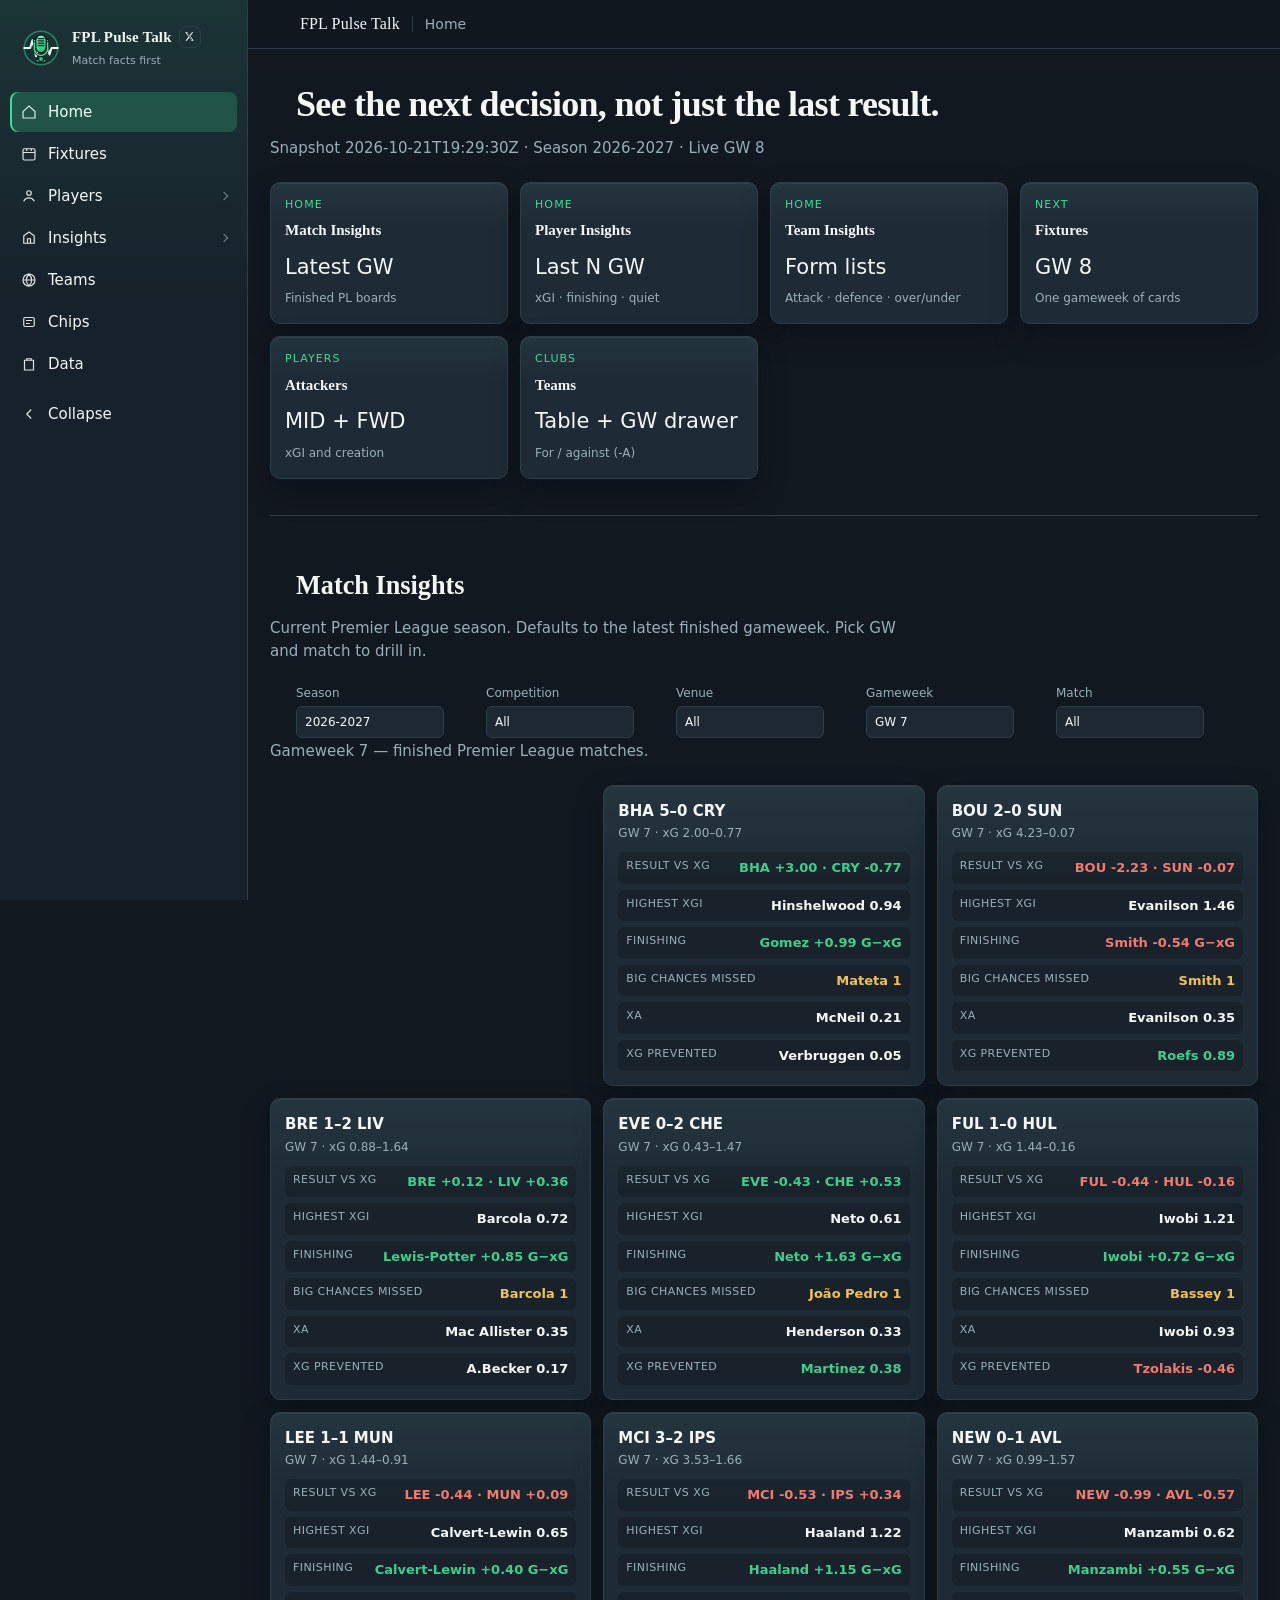
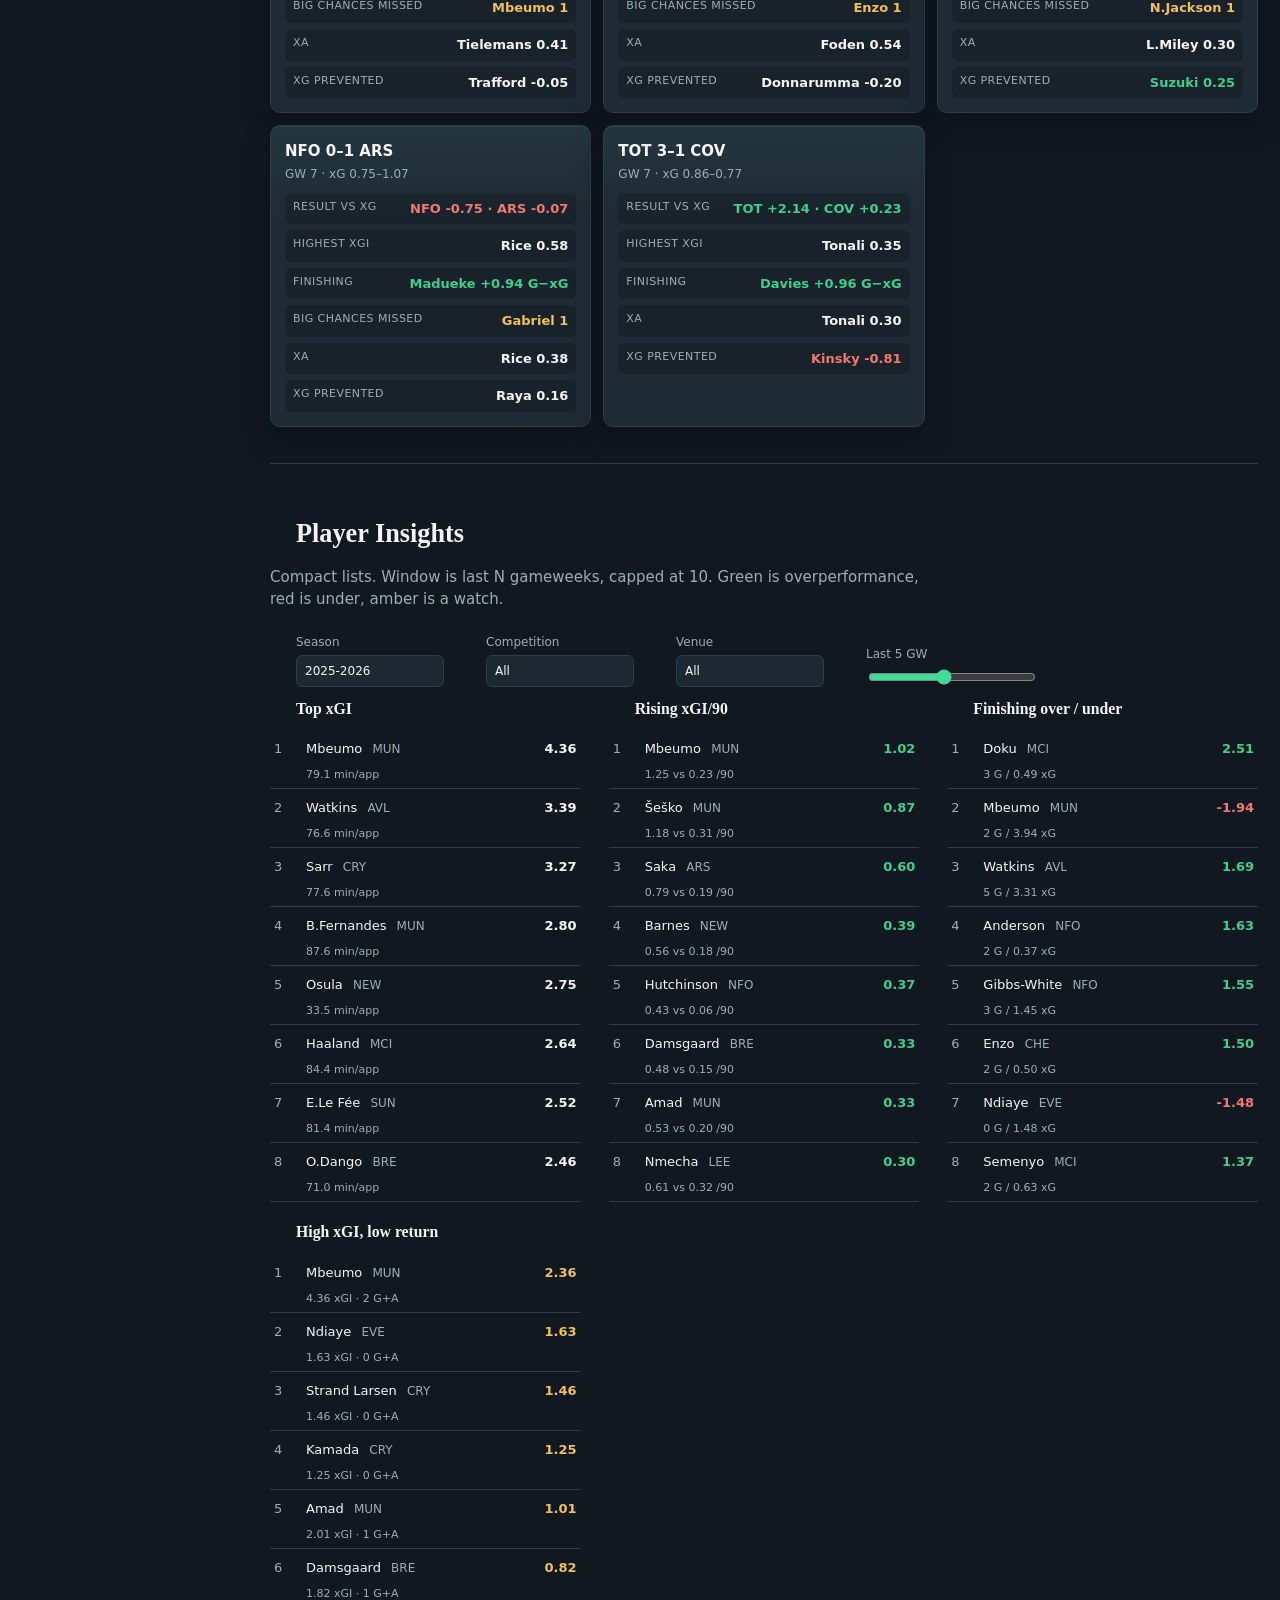
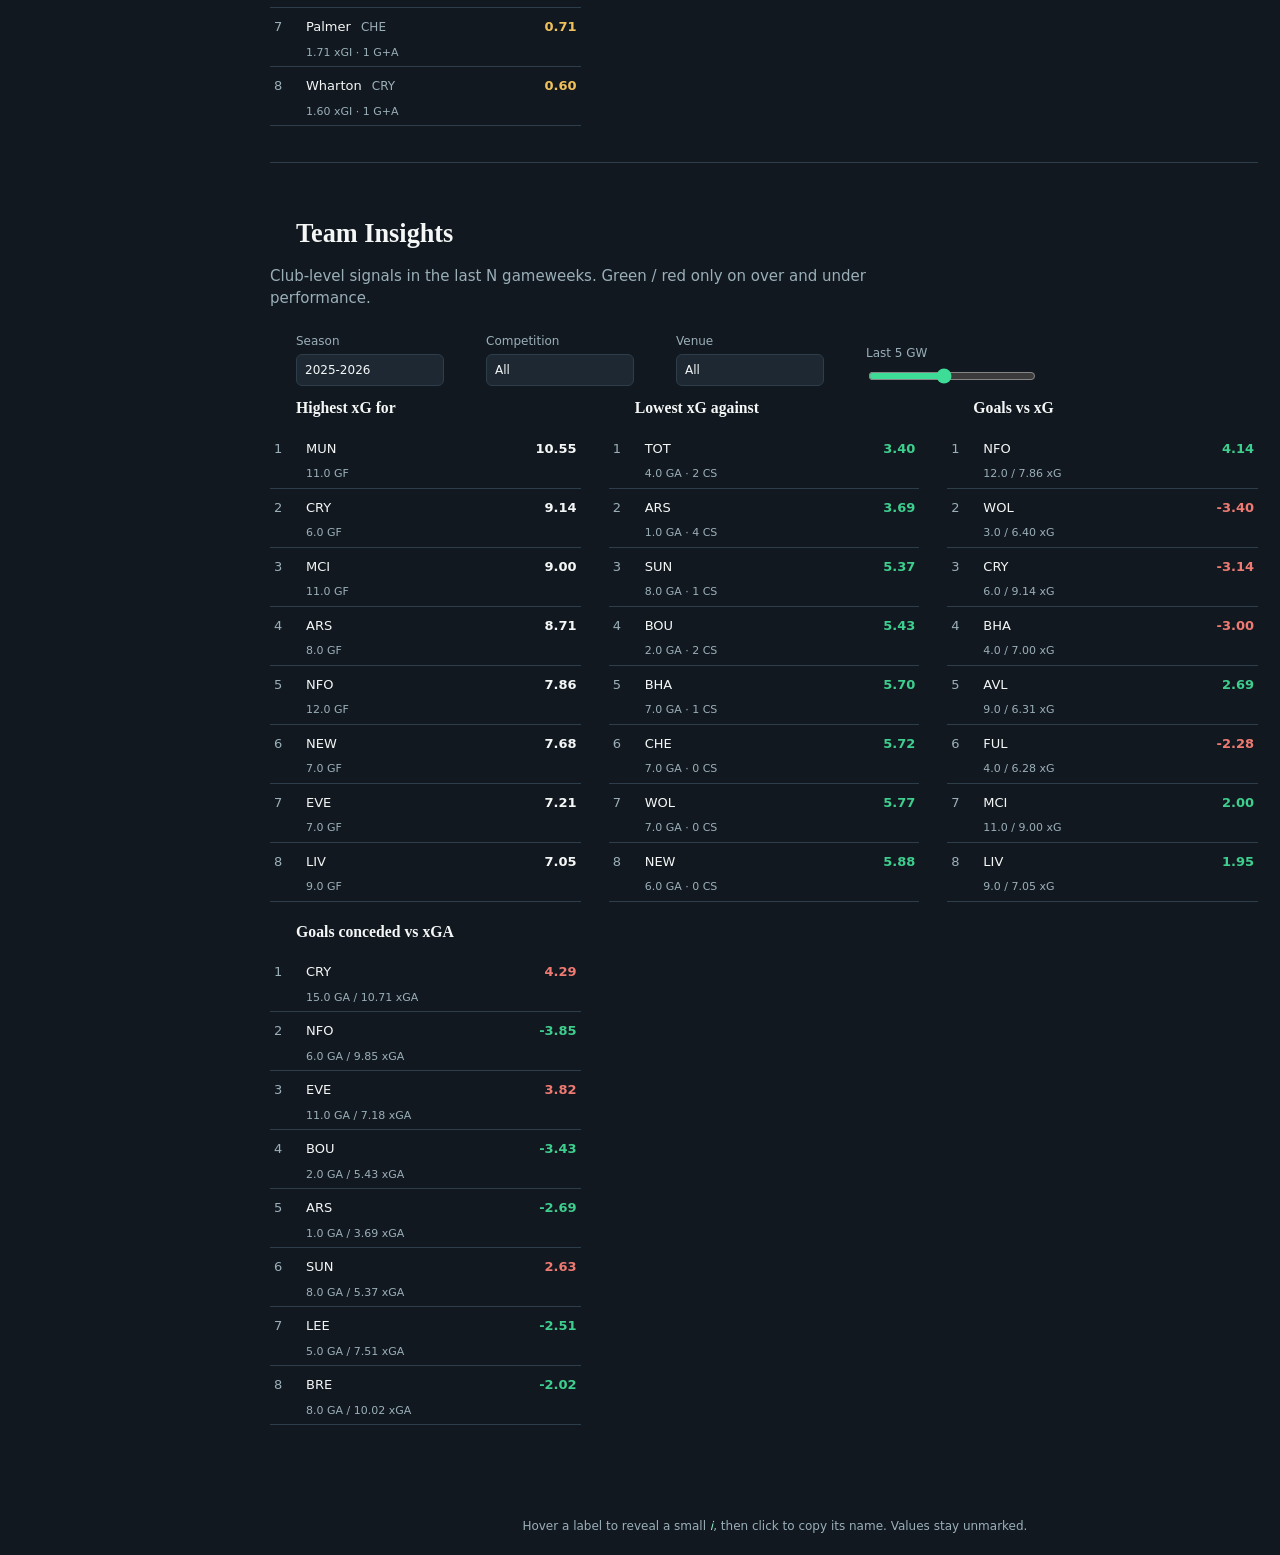
==== web/index.html @ 40f993bf "Added new insights" ====
<!DOCTYPE html>
<html lang="en">
<head>
  <meta charset="utf-8" />
  <meta name="viewport" content="width=device-width, initial-scale=1" />
  <title>FPL Pulse Talk</title>
  <link rel="icon" type="image/png" href="./assets/fpl-pulse-logo.png" />
  <link rel="apple-touch-icon" href="./assets/fpl-pulse-logo.png" />
  <link rel="preconnect" href="https://fonts.googleapis.com" />
  <link rel="preconnect" href="https://fonts.gstatic.com" crossorigin />
  <link href="https://fonts.googleapis.com/css2?family=Roboto:wght@400;500;600&display=swap" rel="stylesheet" />
  <link rel="stylesheet" href="./styles.css?v=26" />
  <link rel="stylesheet" href="./understat-shots.css?v=20" />
</head>
<body>
  <div id="tooltip" hidden></div>
  <a class="skip" href="#main">Skip to content</a>

  <div class="app" id="app">
    <aside class="sidebar" id="sidebar" data-name="nav.shell">
      <div class="sidebar-head">
        <div class="brand" data-name="nav.brand">
          <span class="brand-pulse" aria-hidden="true">
            <svg viewBox="0 0 48 48" class="pulse-mark" fill="none">
              <defs>
                <linearGradient id="fplMicFill" x1="18" y1="12" x2="30" y2="32" gradientUnits="userSpaceOnUse">
                  <stop offset="0%" stop-color="#7af5c4"/>
                  <stop offset="48%" stop-color="#3ddc97"/>
                  <stop offset="100%" stop-color="#1f9a68"/>
                </linearGradient>
                <linearGradient id="fplYokeFill" x1="16" y1="16" x2="32" y2="36" gradientUnits="userSpaceOnUse">
                  <stop offset="0%" stop-color="#5ee4b0"/>
                  <stop offset="100%" stop-color="#2bb87a"/>
                </linearGradient>
              </defs>
              <circle class="pulse-ring" cx="24" cy="24" r="17.5" />
              <path class="pulse-ecg" d="M6.5 24h6.2l2.3-8.2 3.8 16.8 2.3-8.6H22.2M25.8 24h1.6l2.1-6.8 3.4 13.6 2.1-6.8H41.5" />
              <g class="pulse-mic">
                <ellipse cx="24" cy="37.2" rx="5.4" ry="1.7" fill="url(#fplYokeFill)" stroke="#0a1612" stroke-width="1.15"/>
                <path d="M21.6 33.2h4.8v3.2c0 .9-1.1 1.5-2.4 1.5s-2.4-.6-2.4-1.5v-3.2z" fill="url(#fplYokeFill)" stroke="#0a1612" stroke-width="1.1"/>
                <path d="M17.2 15.6v9.4c0 3.75 3.05 6.8 6.8 6.8s6.8-3.05 6.8-6.8v-9.4" class="pulse-yoke-outline"/>
                <path d="M17.2 15.6v9.4c0 3.75 3.05 6.8 6.8 6.8s6.8-3.05 6.8-6.8v-9.4" class="pulse-yoke-fill"/>
                <circle cx="17.2" cy="16.2" r="1.35" fill="url(#fplMicFill)" stroke="#0a1612" stroke-width="1.05"/>
                <circle cx="30.8" cy="16.2" r="1.35" fill="url(#fplMicFill)" stroke="#0a1612" stroke-width="1.05"/>
                <rect x="18.6" y="10.4" width="10.8" height="18.4" rx="5.4" fill="url(#fplMicFill)" stroke="#0a1612" stroke-width="1.25"/>
                <path class="pulse-grille" d="M21.1 14.2h5.8M21.1 16.6h5.8M21.1 19h5.8M21.1 21.4h5.8"/>
              </g>
            </svg>
          </span>
          <div class="brand-copy">
            <div class="brand-line">
              <strong>FPL Pulse Talk</strong>
              <a class="social-x" href="https://x.com/fpl_pulse_talk" target="_blank" rel="noopener" aria-label="FPL Pulse Talk on X">
                <svg viewBox="0 0 24 24" aria-hidden="true"><path d="M4 4l6.3 8.4L4.4 20H7l4.5-5.8L15.8 20H20l-6.5-8.7L19.1 4h-2.6l-4.2 5.5L8.2 4H4zm3.1 1.5h1.8l8 13h-1.8l-8-13z" fill="currentColor"/></svg>
              </a>
            </div>
            <small>Match facts first</small>
          </div>
        </div>
      </div>
      <nav class="side-nav" data-name="nav.links" aria-label="Primary">
        <a href="#home" class="nav-link" data-page="home" data-name="nav.home">
          <svg viewBox="0 0 24 24" aria-hidden="true"><path d="M4 11.5 12 4l8 7.5V20H4z" fill="none" stroke="currentColor" stroke-width="1.6"/></svg>
          <span>Home</span>
        </a>
        <a href="#fixtures" class="nav-link" data-page="fixtures" data-name="nav.fixtures">
          <svg viewBox="0 0 24 24" aria-hidden="true"><rect x="4" y="5" width="16" height="15" rx="2" fill="none" stroke="currentColor" stroke-width="1.6"/><path d="M4 10h16M9 5v3M15 5v3" fill="none" stroke="currentColor" stroke-width="1.6"/></svg>
          <span>Fixtures</span>
        </a>
        <div class="nav-block" data-group="players" data-name="nav.players">
          <button type="button" class="nav-link nav-parent" data-page="players">
            <svg viewBox="0 0 24 24" aria-hidden="true"><circle cx="12" cy="8" r="3" fill="none" stroke="currentColor" stroke-width="1.6"/><path d="M5 19c1.4-3 4-4.5 7-4.5S17.6 16 19 19" fill="none" stroke="currentColor" stroke-width="1.6"/></svg>
            <span>Players</span>
            <i class="chev" aria-hidden="true"></i>
          </button>
          <div class="nav-kids">
            <a class="nav-link" href="#attackers" data-page="attackers" data-name="nav.attackers">
              <svg viewBox="0 0 24 24" aria-hidden="true"><path d="M13 3l-2 7h5l-6 11 2-7H7l6-11z" fill="none" stroke="currentColor" stroke-width="1.6"/></svg>
              <span>Attackers</span>
            </a>
            <a class="nav-link" href="#defenders" data-page="defenders" data-name="nav.defenders">
              <svg viewBox="0 0 24 24" aria-hidden="true"><path d="M12 3 5 6v6c0 5 3.2 7.8 7 9 3.8-1.2 7-4 7-9V6l-7-3z" fill="none" stroke="currentColor" stroke-width="1.6"/></svg>
              <span>Defenders</span>
            </a>
            <a class="nav-link" href="#gk" data-page="gk" data-name="nav.gk">
              <svg viewBox="0 0 24 24" aria-hidden="true"><rect x="7" y="4" width="10" height="16" rx="3" fill="none" stroke="currentColor" stroke-width="1.6"/><path d="M7 10h10" fill="none" stroke="currentColor" stroke-width="1.6"/></svg>
              <span>Goalkeepers</span>
            </a>
          </div>
        </div>
        <div class="nav-block" data-group="insights" data-name="nav.insights">
          <button type="button" class="nav-link nav-parent" data-page="insights">
            <svg viewBox="0 0 24 24" aria-hidden="true"><path d="M5 19V9l7-5 7 5v10H5z" fill="none" stroke="currentColor" stroke-width="1.6"/><path d="M10 19v-6h4v6" fill="none" stroke="currentColor" stroke-width="1.6"/></svg>
            <span>Insights</span>
            <i class="chev" aria-hidden="true"></i>
          </button>
          <div class="nav-kids">
            <a class="nav-link" href="#insights-understat" data-page="insights-understat" data-name="nav.insights.understat">
              <svg viewBox="0 0 24 24" aria-hidden="true"><rect x="4" y="4" width="7" height="7" rx="1.2" fill="none" stroke="currentColor" stroke-width="1.6"/><rect x="13" y="4" width="7" height="4" rx="1.2" fill="none" stroke="currentColor" stroke-width="1.6"/><rect x="13" y="10" width="7" height="10" rx="1.2" fill="none" stroke="currentColor" stroke-width="1.6"/><rect x="4" y="13" width="7" height="7" rx="1.2" fill="none" stroke="currentColor" stroke-width="1.6"/></svg>
              <span>Understat</span>
            </a>
            <a class="nav-link" href="#insights-fpl-treemap" data-page="insights-fpl-treemap" data-name="nav.insights.fpl_treemap">
              <svg viewBox="0 0 24 24" aria-hidden="true"><rect x="4" y="4" width="9" height="7" rx="1.2" fill="none" stroke="currentColor" stroke-width="1.6"/><rect x="15" y="4" width="5" height="12" rx="1.2" fill="none" stroke="currentColor" stroke-width="1.6"/><rect x="4" y="13" width="9" height="7" rx="1.2" fill="none" stroke="currentColor" stroke-width="1.6"/><rect x="15" y="18" width="5" height="2" rx="1" fill="currentColor"/></svg>
              <span>FPL treemap</span>
            </a>
            <a class="nav-link" href="#insights-player-performance" data-page="insights-player-performance" data-name="nav.insights.player_performance">
              <svg viewBox="0 0 24 24" aria-hidden="true"><path d="M4 20V4M4 20h16" fill="none" stroke="currentColor" stroke-width="1.6"/><path d="M6.5 18.5L19 6" fill="none" stroke="currentColor" stroke-width="1.4" stroke-dasharray="3 2"/><circle cx="9" cy="14" r="1.7" fill="currentColor"/><circle cx="13" cy="8.5" r="1.7" fill="currentColor"/><circle cx="16.5" cy="13" r="1.7" fill="currentColor"/></svg>
              <span>Player performances</span>
            </a>
            <a class="nav-link" href="#insights-finishing" data-page="insights-finishing" data-name="nav.insights.finishing">
              <svg viewBox="0 0 24 24" aria-hidden="true"><circle cx="12" cy="12" r="7" fill="none" stroke="currentColor" stroke-width="1.6"/><circle cx="12" cy="12" r="2.5" fill="currentColor"/></svg>
              <span>Finishing</span>
            </a>
            <a class="nav-link" href="#insights-team-sides" data-page="insights-team-sides" data-name="nav.insights.team_sides">
              <svg viewBox="0 0 24 24" aria-hidden="true"><rect x="4" y="5" width="16" height="14" rx="1.5" fill="none" stroke="currentColor" stroke-width="1.6"/><path d="M9.3 5v14M14.7 5v14" fill="none" stroke="currentColor" stroke-width="1.4"/></svg>
              <span>Team shot sides</span>
            </a>
          </div>
        </div>
        <a href="#teams" class="nav-link" data-page="teams" data-name="nav.teams">
          <svg viewBox="0 0 24 24" aria-hidden="true"><circle cx="12" cy="12" r="8" fill="none" stroke="currentColor" stroke-width="1.6"/><path d="M4.5 12h15M12 4c2.4 2.6 3.6 5.4 3.6 8S14.4 17.4 12 20c-2.4-2.6-3.6-5.4-3.6-8S9.6 6.6 12 4z" fill="none" stroke="currentColor" stroke-width="1.5"/></svg>
          <span>Teams</span>
        </a>
        <a href="#chips" class="nav-link" data-page="chips" data-name="nav.chips">
          <svg viewBox="0 0 24 24" aria-hidden="true"><rect x="5" y="6" width="14" height="12" rx="2" fill="none" stroke="currentColor" stroke-width="1.6"/><path d="M8 10h8M8 14h5" fill="none" stroke="currentColor" stroke-width="1.6"/></svg>
          <span>Chips</span>
        </a>
        <a href="#data" class="nav-link" data-page="data" data-name="nav.data">
          <svg viewBox="0 0 24 24" aria-hidden="true"><path d="M6 7h12v13H6z" fill="none" stroke="currentColor" stroke-width="1.6"/><path d="M9 7V5h6v2" fill="none" stroke="currentColor" stroke-width="1.6"/></svg>
          <span>Data</span>
        </a>
        <button type="button" class="nav-link" id="sidebar-collapse" data-name="nav.collapse" aria-label="Collapse menu">
          <svg viewBox="0 0 24 24" aria-hidden="true"><path d="M15 6l-6 6 6 6" fill="none" stroke="currentColor" stroke-width="1.6"/></svg>
          <span>Collapse</span>
        </button>
      </nav>
    </aside>

    <div class="workspace">
      <header class="topbar" data-name="nav.topbar">
        <button type="button" class="icon-btn" id="sidebar-open" aria-label="Open menu">
          <svg viewBox="0 0 24 24" aria-hidden="true"><path d="M5 7h14M5 12h14M5 17h14" fill="none" stroke="currentColor" stroke-width="1.6"/></svg>
        </button>
        <p class="topbar-brand">FPL Pulse Talk</p>
        <span class="topbar-sep" aria-hidden="true"></span>
        <p id="topbar-title" class="topbar-title">Home</p>
      </header>
      <p id="boot-error" class="boot-error" hidden></p>
      <main id="main">
        <section class="page" id="page-home">
          <div class="page-head">
            <div class="name-row" data-name="home.title"><h1>See the next decision, not just the last result.</h1></div>
            <p id="home-meta" class="lede" data-name="home.meta"></p>
          </div>
          <div id="home-jumps" data-name="home.jumps"></div>

          <section class="home-section" id="home-match-insights" data-name="home.matches">
            <div class="page-head tight">
              <div class="name-row" data-name="home.matches.title"><h2>Match Insights</h2></div>
              <p class="lede">Current Premier League season. Defaults to the latest finished gameweek. Pick GW and match to drill in.</p>
            </div>
            <div id="insights-matches-controls"></div>
            <div id="insights-matches-board" data-name="home.matches.board"></div>
          </section>

          <section class="home-section" id="home-player-insights" data-name="home.players">
            <div class="page-head tight">
              <div class="name-row" data-name="home.players.title"><h2>Player Insights</h2></div>
              <p class="lede">Compact lists. Window is last N gameweeks, capped at 10. Green is overperformance, red is under, amber is a watch.</p>
            </div>
            <div id="insights-players-controls"></div>
            <div class="insight-grid">
              <section>
                <div class="name-row" data-name="home.players.topxgi.title"><h3>Top xGI</h3></div>
                <div id="insights-topxgi"></div>
              </section>
              <section>
                <div class="name-row" data-name="home.players.rising.title"><h3>Rising xGI/90</h3></div>
                <div id="insights-rising"></div>
              </section>
              <section>
                <div class="name-row" data-name="home.players.finishing.title"><h3>Finishing over / under</h3></div>
                <div id="insights-finishing"></div>
              </section>
              <section>
                <div class="name-row" data-name="home.players.quiet.title"><h3>High xGI, low return</h3></div>
                <div id="insights-quiet"></div>
              </section>
            </div>
          </section>

          <section class="home-section" id="home-team-insights" data-name="home.teams">
            <div class="page-head tight">
              <div class="name-row" data-name="home.teams.title"><h2>Team Insights</h2></div>
              <p class="lede">Club-level signals in the last N gameweeks. Green / red only on over and under performance.</p>
            </div>
            <div id="insights-teams-controls"></div>
            <div class="insight-grid">
              <section>
                <div class="name-row" data-name="home.teams.attack.title"><h3>Highest xG for</h3></div>
                <div id="insights-team-attack"></div>
              </section>
              <section>
                <div class="name-row" data-name="home.teams.defend.title"><h3>Lowest xG against</h3></div>
                <div id="insights-team-defend"></div>
              </section>
              <section>
                <div class="name-row" data-name="home.teams.over.title"><h3>Goals vs xG</h3></div>
                <div id="insights-team-over"></div>
              </section>
              <section>
                <div class="name-row" data-name="home.teams.leak.title"><h3>Goals conceded vs xGA</h3></div>
                <div id="insights-team-leak"></div>
              </section>
            </div>
          </section>
        </section>

        <section class="page" id="page-fixtures" hidden>
          <div class="page-head">
            <div class="name-row" data-name="fixtures.title"><h1>Fixtures</h1></div>
            <p class="lede">One gameweek of predicted-xG cards. The next GW appears only after this one is finished.</p>
            <p id="fixtures-gw-label" class="lede tight" data-name="fixtures.gwlabel"></p>
          </div>
          <div class="toolbar" data-name="fixtures.controls">
            <div id="fixtures-comp-host"></div>
            <a id="fdr-link" class="btn-ext" data-name="fixtures.fdr" target="_blank" rel="noopener">Full FDR planner ↗</a>
          </div>
          <div id="fixtures-cards" class="fx-grid" data-name="fixtures.cards"></div>
          <div class="name-row" data-name="fixtures.ticker.title"><h2>Next six gameweeks</h2></div>
          <div id="fixtures-ticker" class="ticker-wrap" data-name="fixtures.ticker"></div>
        </section>

        <section class="page" id="page-attackers" hidden>
          <div class="page-head">
            <div class="name-row" data-name="attackers.title"><h1>Attackers</h1></div>
            <p class="lede">Last N GW for recent form, or set an exact GW range. Team and player filters sit on the table.</p>
          </div>
          <div id="attackers-root"></div>
        </section>

        <section class="page" id="page-defenders" hidden>
          <div class="page-head">
            <div class="name-row" data-name="defenders.title"><h1>Defenders</h1></div>
            <p class="lede">Tkl, CBI and DefCon stay per 90. Use the metric-group buttons for aerials and volume defending.</p>
          </div>
          <div id="defenders-root"></div>
        </section>

        <section class="page" id="page-gk" hidden>
          <div class="page-head">
            <div class="name-row" data-name="gk.title"><h1>Goalkeepers</h1></div>
            <p class="lede">xGP is xG prevented via saves. xGOTf is on-target xG faced.</p>
          </div>
          <div id="gk-root"></div>
        </section>

        <section class="page" id="page-insights-understat" hidden>
          <div class="page-head">
            <div class="name-row" data-name="insights.understat.title"><h1>Understat</h1></div>
            <p class="lede">How teams create and concede shots — when in the match, and how fast the attack builds. Treemap, mixes, defence, match clock, and attack tempo.</p>
          </div>
          <div class="us-shots" id="us-shots-root">
            <nav class="views" aria-label="Views" data-name="shots.views">
              <button type="button" class="view on" data-view="treemap" data-name="shots.views.treemap">Player treemap</button>
              <button type="button" class="view" data-view="situation" data-name="shots.views.situation">Situation matrix</button>
              <button type="button" class="view" data-view="last_action" data-name="shots.views.last_action">Last-action matrix</button>
              <button type="button" class="view" data-view="against" data-name="shots.views.against">Against (defence)</button>
              <button type="button" class="view" data-view="timing" data-name="shots.views.timing">Match timing</button>
              <button type="button" class="view" data-view="tempo" data-name="shots.views.tempo">Attack tempo</button>
            </nav>

            <section class="controls" aria-label="Filters" data-name="shots.controls">
              <div class="controls-main">
                <div class="controls-body">
                  <div class="filters-row">
                    <div class="field-stack" data-name="shots.controls.season_stack">
                      <label class="field field-eq" data-name="shots.controls.season">
                        <span>Season</span>
                        <select id="us-season"></select>
                      </label>
                      <label class="check shot-only" data-name="shots.controls.per90">
                        <input type="checkbox" id="us-per90" />
                        <span>Per 90</span>
                      </label>
                      <label class="check shot-only" data-name="shots.controls.min45">
                        <input type="checkbox" id="us-min45" />
                        <span>45+ mins</span>
                      </label>
                    </div>
                    <label class="field field-eq shot-only" data-name="shots.controls.metric">
                      <span id="us-metric-label">Metric</span>
                      <select id="us-metric">
                        <option value="xg">xG</option>
                        <option value="shots">Shots</option>
                        <option value="sot">Shots on target</option>
                        <option value="cc">Chances created</option>
                        <option value="cc_xg">xG assisted</option>
                      </select>
                    </label>
                    <div class="field field-eq shot-only" data-name="shots.controls.situations">
                      <span>Situations</span>
                      <div class="ms-drop" id="us-situations-drop">
                        <button type="button" class="ms-toggle" id="us-situations-toggle" aria-expanded="false">All situations</button>
                        <div class="ms-menu" id="us-situations-menu" hidden></div>
                      </div>
                    </div>
                    <label class="field field-eq shot-only" id="us-against-dim-wrap" data-name="shots.controls.against_split" hidden>
                      <span>Against split</span>
                      <select id="us-against-dim">
                        <option value="situation">Situation</option>
                        <option value="last_action">Last-action group</option>
                      </select>
                    </label>
                    <label class="field field-eq context-metric" id="us-timing-metric-wrap" data-name="shots.controls.timing_metric">
                      <span>Metric</span>
                      <select id="us-timing-metric">
                        <option value="G">G — Goals scored</option>
                        <option value="xG">xG — Expected goals</option>
                        <option value="Sh">Sh — Shots taken</option>
                        <option value="ShC">ShC — Shots conceded</option>
                        <option value="GC">GC — Goals conceded</option>
                        <option value="xGC">xGC — Expected goals against</option>
                      </select>
                    </label>
                    <div class="field timing-gw-only" id="us-timing-gw-wrap" data-name="shots.controls.timing_gw">
                      <span>Gameweeks</span>
                      <div class="timing-gw" id="us-timing-gw">
                        <span class="timing-gw-label" id="us-timing-gw-label">GW 1–38</span>
                        <div class="range-2" id="us-gw-range"></div>
                      </div>
                    </div>
                    <div class="field field-teams" data-name="shots.controls.teams">
                      <span>Teams</span>
                      <div id="us-team-pills" class="pills pills-teams"></div>
                    </div>
                  </div>
                </div>
                <div class="team-actions">
                  <button type="button" class="ghost" id="us-top-teams" data-name="shots.controls.top_teams">Top 10</button>
                  <button type="button" class="ghost" id="us-all-teams" data-name="shots.controls.all_teams">All teams</button>
                  <button type="button" class="ghost" id="us-help-open" data-name="shots.controls.definitions">Definitions</button>
                </div>
              </div>
            </section>

            <p class="status" id="us-status" data-name="shots.status"></p>
            <div id="us-chart" class="chart" role="img" aria-label="Shot creation visualization" data-name="shots.chart.treemap"></div>
            <div id="us-matrix" class="matrix" hidden data-name="shots.chart.matrix"></div>
            <div id="us-timing" class="timing-board" hidden data-name="shots.chart.timing"></div>
            <div id="us-tempo" class="timing-board tempo-board" hidden data-name="shots.chart.tempo"></div>
            <p class="footnote" id="us-footnote" data-name="shots.footnote"></p>
            <div class="chart-dl-row">
              <button type="button" class="chart-dl" id="us-chart-dl" data-name="shots.export">Download chart</button>
            </div>

            <aside id="us-drawer" class="drawer" hidden data-name="shots.drawer">
              <div class="drawer-head">
                <h2 id="us-drawer-title">Team</h2>
                <button type="button" class="ghost" id="us-drawer-close">Close</button>
              </div>
              <div id="us-drawer-body" data-name="shots.drawer.body"></div>
            </aside>

            <dialog id="us-defs" data-name="shots.defs">
              <form method="dialog" class="defs-card">
                <header>
                  <h2>How to read this</h2>
                  <button value="close" class="ghost">Close</button>
                </header>
                <div id="us-defs-body"></div>
              </form>
            </dialog>
            <div id="us-tip" class="tip" hidden></div>
          </div>
        </section>

        <section class="page" id="page-insights-fpl-treemap" hidden>
          <div class="page-head">
            <div class="name-row" data-name="insights.fpl_treemap.title"><h1>FPL player treemap</h1></div>
            <p class="lede">FPL-Core player-match metrics, grouped by team. Tile area follows the selected primary metric; every tile also shows its paired supporting metric.</p>
          </div>
          <div class="fpl-map" id="fpl-map-root">
            <section class="fpl-map-controls" aria-label="FPL treemap filters" data-name="fpl_treemap.controls">
              <label class="fpl-map-field" data-name="fpl_treemap.controls.season">
                <span>Season</span>
                <select id="fpl-map-season"></select>
              </label>
              <label class="fpl-map-field" data-name="fpl_treemap.controls.metric">
                <span>Metric</span>
                <select id="fpl-map-metric">
                  <option value="G">Goals (G · xG)</option>
                  <option value="A">Assists (A · CC)</option>
                  <option value="xGI">Expected involvement (xGI · xG)</option>
                  <option value="DefCon">Defensive contributions (DC · CS)</option>
                  <option value="BigChance">Big chances (BCT · BCS · BCM)</option>
                </select>
              </label>
              <label class="fpl-map-field" data-name="fpl_treemap.controls.sort">
                <span>Size / sort by</span>
                <select id="fpl-map-sort"></select>
              </label>
              <label class="fpl-map-field" data-name="fpl_treemap.controls.position">
                <span>Position</span>
                <select id="fpl-map-position">
                  <option value="ALL">All</option>
                  <option value="MID">MID</option>
                  <option value="ATT">ATT</option>
                  <option value="DEF">DEF + GK</option>
                </select>
              </label>
              <div class="fpl-map-field fpl-map-gw" data-name="fpl_treemap.controls.gw">
                <span id="fpl-map-gw-label">GW 1–38</span>
                <div class="range-2" id="fpl-map-gw-range"></div>
              </div>
              <label class="fpl-map-field fpl-map-check" data-name="fpl_treemap.controls.per90">
                <input type="checkbox" id="fpl-map-per90" />
                <span>Per 90</span>
              </label>
              <label class="fpl-map-field fpl-map-check" data-name="fpl_treemap.controls.min45">
                <input type="checkbox" id="fpl-map-min45" />
                <span>45+ mins</span>
              </label>
              <div class="fpl-map-team-filter" data-name="fpl_treemap.controls.teams">
                <span>Teams</span>
                <div class="fpl-map-pills" id="fpl-map-team-pills"></div>
                <div class="fpl-map-team-actions">
                  <button type="button" id="fpl-map-top-teams">Top 10</button>
                  <button type="button" id="fpl-map-all-teams">All teams</button>
                </div>
              </div>
            </section>
            <p class="fpl-map-status" id="fpl-map-status" data-name="fpl_treemap.status"></p>
            <div class="fpl-map-chart" id="fpl-map-chart" role="img" aria-label="FPL player treemap" data-name="fpl_treemap.chart"></div>
            <div class="fpl-map-tip" id="fpl-map-tip" hidden></div>
            <div class="chart-dl-row">
              <button type="button" class="chart-dl" id="fpl-map-chart-dl" data-name="fpl_treemap.export">Download chart</button>
            </div>
          </div>
        </section>

        <section class="page" id="page-insights-player-performance" hidden>
          <div class="page-head">
            <div class="name-row" data-name="insights.player_performance.title"><h1>Player performances</h1></div>
            <p class="lede" data-name="insights.player_performance.lede">Choose X, Y, bubble size and sort metric, then take the top players in that window. Starting combinations — <strong>Goal threat:</strong> xG vs G · xGI vs GI · xG vs xGOT · TiB vs xG. <strong>Creativity:</strong> xA vs A · xA vs CC. <strong>Defence:</strong> DC vs CS · DC vs xGI.</p>
          </div>
          <div class="perf" id="perf-root">
            <section class="perf-controls" aria-label="Player performance filters" data-name="player_performance.controls">
              <label class="perf-field" data-name="player_performance.controls.season">
                <span>Season</span>
                <select id="perf-season"></select>
              </label>
              <label class="perf-field" data-name="player_performance.controls.x">
                <span>X axis</span>
                <select id="perf-x"></select>
              </label>
              <label class="perf-field" data-name="player_performance.controls.y">
                <span>Y axis</span>
                <select id="perf-y"></select>
              </label>
              <label class="perf-field" data-name="player_performance.controls.bubble">
                <span>Bubble size</span>
                <select id="perf-size"></select>
              </label>
              <label class="perf-field" data-name="player_performance.controls.sort">
                <span>Sort by</span>
                <select id="perf-sort"></select>
              </label>
              <label class="perf-field" data-name="player_performance.controls.top">
                <span>Players</span>
                <select id="perf-top">
                  <option value="10">Top 10</option>
                  <option value="15">Top 15</option>
                  <option value="20" selected>Top 20</option>
                  <option value="30">Top 30</option>
                  <option value="40">Top 40</option>
                </select>
              </label>
              <label class="perf-field" data-name="player_performance.controls.position">
                <span>Position</span>
                <select id="perf-position">
                  <option value="ALL">All</option>
                  <option value="MID">MID</option>
                  <option value="ATT">ATT</option>
                  <option value="DEF">DEF + GK</option>
                </select>
              </label>
              <div class="perf-field perf-gw" data-name="player_performance.controls.gw">
                <span id="perf-gw-label">GW 1–38</span>
                <div class="range-2" id="perf-gw-range"></div>
              </div>
              <div class="perf-field perf-exclude" data-name="player_performance.controls.exclude">
                <span>Exclude</span>
                <div class="perf-ms" id="perf-exclude-drop">
                  <input type="search" id="perf-exclude-search" placeholder="Search players…" autocomplete="off" />
                  <div class="perf-chips" id="perf-exclude-chips"></div>
                  <div class="perf-ms-menu" id="perf-exclude-menu" hidden></div>
                </div>
              </div>
              <label class="perf-field perf-check" data-name="player_performance.controls.per90">
                <input id="perf-per90" type="checkbox" />
                <span>Per 90</span>
              </label>
              <label class="perf-field perf-check" data-name="player_performance.controls.min45">
                <input id="perf-min45" type="checkbox" />
                <span>45+ mins per appearance</span>
              </label>
            </section>
            <p class="perf-status" id="perf-status" data-name="player_performance.status"></p>
            <div class="perf-chart" id="perf-chart" role="img" aria-label="Player performance scatter" data-name="player_performance.chart"></div>
            <div class="fpl-map-tip" id="perf-tip" hidden></div>
            <div class="chart-dl-row">
              <button type="button" class="chart-dl" id="perf-chart-dl" data-name="player_performance.export">Download chart</button>
            </div>
          </div>
        </section>

        <section class="page" id="page-insights-finishing" hidden>
          <div class="page-head">
            <div class="name-row" data-name="insights.finishing.title"><h1>Finishing</h1></div>
            <p class="lede">Shot on target % against shots per 90 — who tests the keeper often, and who puts a high share of shots on target.</p>
          </div>
          <div class="perf" id="fin-root">
            <section class="perf-controls" aria-label="Finishing filters" data-name="finishing.controls">
              <label class="perf-field" data-name="finishing.controls.season">
                <span>Season</span>
                <select id="fin-season"></select>
              </label>
              <label class="perf-field" data-name="finishing.controls.position">
                <span>Position</span>
                <select id="fin-position">
                  <option value="ALL">All</option>
                  <option value="MID">MID</option>
                  <option value="ATT">ATT</option>
                  <option value="DEF">DEF + GK</option>
                </select>
              </label>
              <label class="perf-field" data-name="finishing.controls.top">
                <span>Players</span>
                <select id="fin-top">
                  <option value="15">Top 15</option>
                  <option value="20" selected>Top 20</option>
                  <option value="30">Top 30</option>
                  <option value="40">Top 40</option>
                </select>
              </label>
              <div class="perf-field perf-gw" data-name="finishing.controls.gw">
                <span id="fin-gw-label">GW 1–38</span>
                <div class="range-2" id="fin-gw-range"></div>
              </div>
              <label class="perf-field perf-check" data-name="finishing.controls.per90">
                <input id="fin-per90" type="checkbox" checked />
                <span>Per 90</span>
              </label>
              <label class="perf-field perf-check" data-name="finishing.controls.min45">
                <input id="fin-min45" type="checkbox" checked />
                <span>45+ mins per appearance</span>
              </label>
            </section>
            <p class="perf-status" id="fin-status" data-name="finishing.status"></p>
            <div class="perf-chart" id="fin-chart" role="img" aria-label="Finishing scatter" data-name="finishing.chart"></div>
            <div class="fpl-map-tip" id="fin-tip" hidden></div>
            <div class="chart-dl-row">
              <button type="button" class="chart-dl" id="fin-chart-dl" data-name="finishing.export">Download chart</button>
            </div>
          </div>
        </section>

        <section class="page" id="page-insights-team-sides" hidden>
          <div class="page-head">
            <div class="name-row" data-name="insights.team_sides.title"><h1>Team shot sides</h1></div>
            <p class="lede">Where shots are taken and conceded — Left, Center, Right — from Understat pitch coordinates. Spot dominant and weak channels in attack and defence.</p>
          </div>
          <div class="side-ch" id="side-root">
            <section class="perf-controls" aria-label="Team side filters" data-name="team_sides.controls">
              <label class="perf-field" data-name="team_sides.controls.season">
                <span>Season</span>
                <select id="side-season"></select>
              </label>
              <label class="perf-field" data-name="team_sides.controls.metric">
                <span>Table metric</span>
                <select id="side-metric">
                  <option value="shots">Shots</option>
                  <option value="xg">xG</option>
                </select>
              </label>
              <label class="perf-field" data-name="team_sides.controls.sort_mode">
                <span>Sort columns by</span>
                <select id="side-sort-mode">
                  <option value="value" selected>Value</option>
                  <option value="pct">%</option>
                </select>
              </label>
              <label class="perf-field" data-name="team_sides.controls.size">
                <span>Pitch circle size</span>
                <select id="side-size-metric">
                  <option value="xg" selected>xG</option>
                  <option value="equal">Equal</option>
                </select>
              </label>
              <div class="perf-field perf-gw" data-name="team_sides.controls.gw">
                <span id="side-gw-label">GW 1–38</span>
                <div class="range-2" id="side-gw-range"></div>
              </div>
            </section>
            <p class="perf-status" id="side-status" data-name="team_sides.status"></p>
            <div class="side-ch-chart" id="side-chart" data-name="team_sides.chart"></div>
            <div class="chart-dl-row">
              <button type="button" class="chart-dl" id="side-chart-dl" data-name="team_sides.export">Download chart</button>
            </div>
            <section class="side-pitch-compare" aria-label="Pitch compare" data-name="team_sides.pitch">
              <div class="name-row"><h2>Pitch compare</h2></div>
              <p class="lede side-pitch-lede">Two teams side by side. Attack toward the top goal; conceded toward the bottom. Vertical bands = L / C / R with value (%) near centre (attack blue · defend red). Circle size = Understat xG (xGOT is not on Understat shots).</p>
              <div class="side-pitches" id="side-pitches">
                <div class="side-pitch-col" data-name="team_sides.pitch.team_a">
                  <label class="perf-field">
                    <span>Team A</span>
                    <select id="side-team-a"></select>
                  </label>
                  <div class="side-pitch" data-pitch="a" role="img" aria-label="Team A pitch"></div>
                </div>
                <div class="side-pitch-col" data-name="team_sides.pitch.team_b">
                  <label class="perf-field">
                    <span>Team B</span>
                    <select id="side-team-b"></select>
                  </label>
                  <div class="side-pitch" data-pitch="b" role="img" aria-label="Team B pitch"></div>
                </div>
              </div>
              <div class="fpl-map-tip" id="side-tip" hidden></div>
            </section>
          </div>
        </section>

        <section class="page" id="page-teams" hidden>
          <div class="page-head">
            <div class="name-row" data-name="teams.title"><h1>Teams</h1></div>
            <p class="lede">Last N or an exact GW range. Against metrics use the -A suffix (e.g. SoT-A). Click a team for gameweek rows with opponent.</p>
          </div>
          <div id="teams-root"></div>
        </section>

        <section class="page" id="page-chips" hidden>
          <div class="page-head">
            <div class="name-row" data-name="chips.title"><h1>Chips</h1></div>
            <p class="lede" data-name="chips.placeholder">Chip planner is next. New configs, not a rewrite.</p>
          </div>
        </section>

        <section class="page" id="page-data" hidden>
          <div class="page-head">
            <div class="name-row" data-name="data.title"><h1>Data</h1></div>
            <p class="lede">Public <a href="https://github.com/olbauday/FPL-Core-Insights" target="_blank" rel="noopener">olbauday/FPL-Core-Insights</a>. Snapshot, not live.</p>
          </div>
          <dl id="data-facts" class="facts" data-name="data.facts"></dl>
          <ul id="data-notes" class="notes" data-name="data.notes"></ul>
        </section>
      </main>
      <footer class="foot" data-name="footer">
        <span>Hover a label to reveal a small <i>i</i>, then click to copy its name. Values stay unmarked.</span>
      </footer>
    </div>
    <button type="button" class="nav-scrim" id="nav-scrim" hidden aria-label="Close menu"></button>
    <button type="button" class="player-drawer-scrim" id="player-drawer-scrim" hidden aria-label="Close player drawer"></button>
    <aside id="player-drawer" class="player-drawer" hidden data-name="players.drawer">
      <div class="player-drawer-head">
        <div>
          <h2 id="player-drawer-title">Player</h2>
          <p id="player-drawer-meta" class="player-drawer-meta"></p>
        </div>
        <button type="button" class="ghost" id="player-drawer-close">Close</button>
      </div>
      <div id="player-drawer-body" data-name="players.drawer.body"></div>
    </aside>
  </div>
  <script src="./vendor/d3.min.js"></script>
  <script src="./dual-range.js?v=1"></script>
  <script src="./chart-export.js?v=5"></script>
  <script src="./team-colors.js?v=3"></script>
  <script src="./understat-shots.js?v=22"></script>
  <script src="./fpl-treemap.js?v=16"></script>
  <script src="./player-performance.js?v=17"></script>
  <script src="./finishing.js?v=5"></script>
  <script src="./team-sides.js?v=5"></script>
  <script type="module" src="./app.js?v=16"></script>
</body>
</html>
---- web/styles.css ----
:root {
  --bg: #121820;
  --bg-2: #17212b;
  --paper: #1d2833;
  --ink: #f4f7f6;
  --muted: #9aafb8;
  --line: #2d3d4a;
  --accent: #3ddc97;
  --accent-2: #8af0c4;
  --card: #1e2a35;
  --good: #3ecf8e;
  --bad: #ef7a72;
  --watch: #f0c15a;
  --shadow: 0 12px 28px rgba(4, 10, 16, 0.35);
  --serif: "Iowan Old Style", "Palatino Linotype", Palatino, Georgia, serif;
  --font: "Avenir Next", "Segoe UI", ui-sans-serif, system-ui, sans-serif;
  --mono: "SF Mono", ui-monospace, Menlo, monospace;
  --side: 248px;
  --side-slim: 72px;
  --ease: cubic-bezier(0.22, 1, 0.36, 1);
  --grain: url("data:image/svg+xml;utf8,<svg xmlns='http://www.w3.org/2000/svg' width='180' height='180'><filter id='n'><feTurbulence type='fractalNoise' baseFrequency='0.85' numOctaves='4' stitchTiles='stitch'/><feColorMatrix values='0 0 0 0 0.12  0 0 0 0 0.10  0 0 0 0 0.08  0 0 0 0.55 0'/></filter><rect width='100%' height='100%' filter='url(%23n)'/></svg>");
}

* { box-sizing: border-box; }
html, body { margin: 0; height: 100%; background: var(--bg); color: var(--ink); font: 15px/1.5 var(--font); }
body {
  background-image: var(--grain);
  background-blend-mode: multiply;
}
a { color: var(--accent-2); text-decoration: none; }
a:hover { text-decoration: underline; }
.skip { position: absolute; left: -999px; }
.skip:focus { left: 12px; top: 12px; background: #fff; color: #000; padding: 6px 10px; }

.app {
  min-height: 100%;
  min-width: 0;
  display: grid;
  grid-template-columns: var(--side) minmax(0, 1fr);
  transition: grid-template-columns 280ms var(--ease);
}
.app.is-collapsed { grid-template-columns: var(--side-slim) minmax(0, 1fr); }

.sidebar {
  position: sticky; top: 0; height: 100vh;
  min-width: 0;
  width: 100%;
  background:
    linear-gradient(180deg, rgba(61, 220, 151, 0.10), transparent 34%),
    var(--bg-2);
  border-right: 1px solid var(--line);
  padding: 16px 10px;
  overflow-x: hidden;
  overflow-y: auto;
  z-index: 30;
}
.sidebar [data-name] { position: relative; }
.sidebar .name-dot {
  position: absolute; left: 2px; top: 8px; margin: 0; z-index: 2;
}
.sidebar-head { display: flex; align-items: center; min-height: 64px; margin-bottom: 12px; padding: 0 8px; }
.brand { display: flex; gap: 10px; align-items: center; min-width: 0; }
.brand-copy { min-width: 0; }
.brand-line { display: flex; align-items: center; gap: 7px; }
.brand strong { display: block; font-family: var(--serif); letter-spacing: 0.01em; font-size: 15px; }
.brand small { color: var(--muted); font-size: 11px; }
.brand-pulse {
  width: 46px; height: 46px; flex: 0 0 46px;
  display: grid; place-items: center;
  animation: pulse-beat 1.2s ease-in-out infinite;
}
.pulse-mark { width: 46px; height: 46px; overflow: visible; }
.pulse-ring {
  fill: none; stroke: var(--accent); stroke-width: 1.6; opacity: 0.45;
  transform-origin: 24px 24px;
  animation: pulse-ring 1.2s ease-in-out infinite;
}
.pulse-ecg {
  fill: none; stroke: #e9fffa; stroke-width: 2; stroke-linecap: round; stroke-linejoin: round;
  stroke-dasharray: 86; stroke-dashoffset: 0;
  animation: pulse-ecg 1.2s linear infinite;
}
.pulse-yoke-outline {
  fill: none; stroke: #0a1612; stroke-width: 2.7; stroke-linecap: round;
}
.pulse-yoke-fill {
  fill: none; stroke: #3ddc97; stroke-width: 1.55; stroke-linecap: round;
}
.pulse-grille {
  fill: none; stroke: #0a1612; stroke-width: 1.35; stroke-linecap: round; opacity: 0.92;
}
.pulse-mic { transform-origin: 24px 24px; }
@keyframes pulse-beat {
  0%, 100% { transform: scale(1); }
  18% { transform: scale(1.12); }
  32% { transform: scale(0.96); }
  48% { transform: scale(1.08); }
  64% { transform: scale(1); }
}
@keyframes pulse-ring {
  0%, 100% { opacity: 0.55; transform: scale(1); }
  40% { opacity: 0.2; transform: scale(1.12); }
}
@keyframes pulse-ecg {
  0% { stroke-dashoffset: 86; }
  55%, 100% { stroke-dashoffset: 0; }
}
@media (prefers-reduced-motion: reduce) {
  .brand-pulse, .pulse-ring, .pulse-ecg { animation: none; }
}
.social-x {
  width: 22px; height: 22px; flex: 0 0 22px; display: grid; place-items: center;
  color: var(--ink); border: 1px solid var(--line); border-radius: 7px;
}
.social-x:hover { color: var(--accent); border-color: var(--accent); text-decoration: none; }
.social-x svg { width: 13px; height: 13px; }
.icon-btn {
  width: 32px; height: 32px; border: 1px solid var(--line); background: var(--paper);
  color: var(--ink); border-radius: 8px; display: grid; place-items: center; cursor: pointer;
}
.icon-btn svg { width: 16px; height: 16px; }
.side-nav { display: grid; gap: 2px; align-content: start; }
.nav-link {
  display: flex; align-items: center; gap: 10px;
  min-height: 40px;
  color: var(--ink); padding: 0 10px; border-radius: 8px; border: 0;
  background: transparent; font: inherit; cursor: pointer; text-align: left; width: 100%;
  transition: background 180ms var(--ease), color 180ms var(--ease);
}
.nav-link svg, .nav-dot {
  width: 18px; height: 18px; flex: 0 0 18px; opacity: 0.9;
}
.nav-dot {
  display: inline-block; width: 7px; height: 7px; border-radius: 99px;
  background: var(--accent); opacity: 0.7; margin-inline: 5.5px;
}
.nav-link span { white-space: nowrap; }
.nav-link:hover { background: rgba(61, 220, 151, 0.12); text-decoration: none; }
.nav-link.active {
  background: rgba(61, 220, 151, 0.22);
  color: #e9fffa;
  box-shadow: inset 2px 0 0 var(--accent);
}
.nav-parent { position: relative; }
.chev {
  margin-left: auto; width: 6px; height: 6px; flex: 0 0 auto;
  border-right: 1.5px solid var(--muted); border-bottom: 1.5px solid var(--muted);
  transform: rotate(-45deg); opacity: 0.7;
}
.nav-block.is-open .chev { transform: rotate(45deg); }
.nav-kids {
  display: grid; gap: 2px; max-height: 0; overflow: hidden;
  margin-left: 19px; padding-left: 11px;
  border-left: 1px solid var(--line);
  transition: max-height 240ms var(--ease);
}
.nav-block.is-open .nav-kids { max-height: 360px; }
.nav-kids .nav-link { min-height: 36px; font-size: 14px; }
.nav-kids .nav-link svg, .nav-kids .nav-dot { width: 16px; height: 16px; flex-basis: 16px; opacity: 0.8; }
#sidebar-collapse { margin-top: 8px; }

.app.is-collapsed .brand-copy,
.app.is-collapsed .nav-link > span,
.app.is-collapsed .nav-kids,
.app.is-collapsed .chev,
.app.is-collapsed .sidebar .name-dot { display: none; }
.app.is-collapsed .sidebar { padding-inline: 10px; }
.app.is-collapsed .sidebar-head { justify-content: center; padding: 0; }
.app.is-collapsed .brand-pulse, .app.is-collapsed .pulse-mark { width: 38px; height: 38px; }
.app.is-collapsed .nav-link { justify-content: center; padding-inline: 0; }
.app.is-collapsed #sidebar-collapse svg { transform: rotate(180deg); }

.workspace { min-width: 0; background: var(--bg); }
.topbar {
  position: sticky; top: 0; z-index: 20;
  display: flex; align-items: center; gap: 12px;
  padding: 12px 22px;
  border-bottom: 1px solid var(--line);
  background: color-mix(in srgb, var(--bg) 86%, transparent);
  backdrop-filter: blur(10px);
}
.topbar-brand { margin: 0; font-family: var(--serif); font-size: 16px; letter-spacing: 0.01em; }
.topbar-sep { width: 1px; height: 16px; background: var(--line); }
.topbar-title { margin: 0; color: var(--muted); font-size: 14px; }
#sidebar-open { display: none; }

main { max-width: 1240px; margin: 0 auto; padding: 28px 22px 72px; }
.page { animation: rise 280ms var(--ease); }
@keyframes rise { from { opacity: 0; transform: translateY(6px); } to { opacity: 1; transform: none; } }
.page-head h1 { font-family: var(--serif); font-size: clamp(1.7rem, 3vw, 2.4rem); margin: 0 0 8px; letter-spacing: -0.02em; font-weight: 600; }
.page-head h2, .name-row h2 { font-family: var(--serif); font-weight: 600; }
.lede { color: var(--muted); max-width: 68ch; margin: 0 0 22px; }
.toolbar, .controls { display: flex; flex-wrap: wrap; gap: 14px 18px; align-items: end; margin-bottom: 16px; }
.controls { flex-direction: column; align-items: stretch; }
.controls-row, .insight-filters {
  display: flex;
  flex-direction: row;
  flex-wrap: wrap;
  gap: 12px 16px;
  align-items: flex-end;
  margin-bottom: 10px;
}

.fpl-map { position: relative; }
.player-link {
  appearance: none; border: 0; padding: 0; background: none;
  color: var(--accent-2); font: inherit; cursor: pointer; text-align: left;
}
.player-link:hover { color: var(--accent); text-decoration: underline; }
.ghost {
  border: 1px solid var(--line); background: transparent; color: var(--muted);
  border-radius: 99px; padding: 6px 12px; font: 13px var(--font); cursor: pointer;
}
.ghost:hover { color: var(--ink); border-color: var(--accent); }
.player-drawer-scrim {
  position: fixed; inset: 0; border: 0; padding: 0;
  background: rgba(8, 12, 16, 0.46); z-index: 45; cursor: pointer;
}
.player-drawer-scrim[hidden], .player-drawer[hidden] { display: none; }
.player-drawer {
  position: fixed; top: 0; right: 0; width: min(760px, 100%); height: 100%;
  background: var(--paper); border-left: 1px solid var(--line);
  padding: 20px 22px 28px; overflow: auto; z-index: 46;
  box-shadow: -20px 0 50px rgba(0, 0, 0, 0.35);
}
.player-drawer-head {
  display: flex; justify-content: space-between; align-items: flex-start; gap: 12px;
  margin-bottom: 14px;
}
.player-drawer-head h2 { margin: 0; font-family: var(--serif); font-size: 1.45rem; }
.player-drawer-meta { margin: 4px 0 0; color: var(--muted); font-size: 13px; }
.player-drawer-scroll { overflow: auto; }
.player-gw-table { font-size: 13px; }
.player-gw-table tfoot td { font-weight: 700; border-top: 1px solid var(--line); }
.player-gw-table tr.is-per90 td { color: var(--accent-2); font-weight: 600; }
.player-drawer-note { margin: 12px 0 0; color: var(--muted); font-size: 12px; }
.fpl-map-controls, .perf-controls {
  display: flex; flex-wrap: wrap; align-items: center; gap: 8px 12px;
  padding: 10px 12px; margin-bottom: 10px; border: 1px solid var(--line);
  border-radius: 12px; background: var(--paper);
}
.perf-field[hidden] { display: none !important; }
.fpl-map-field, .perf-field {
  display: flex; align-items: center; gap: 7px; min-width: 0;
  color: var(--muted); font-size: 12px; white-space: nowrap;
}
.fpl-map-field select, .perf-field select {
  min-width: 0; height: 32px; color: var(--ink); background: var(--bg-2);
  border: 1px solid var(--line); border-radius: 8px; padding: 0 8px; font: inherit; font-size: 12px;
}
.fpl-map-gw .dual-range, .perf-gw .dual-range { display: flex; align-items: center; gap: 10px; }
.fpl-map-gw .range-leg, .perf-gw .range-leg { display: flex; align-items: center; gap: 5px; }
.fpl-map-gw input, .perf-gw input[type="range"] { width: 104px; }
.perf-check { cursor: pointer; }
.perf-check input { accent-color: var(--accent); }
.perf-exclude { align-items: flex-start; }
.perf-ms {
  position: relative;
  min-width: 200px;
  display: grid;
  gap: 4px;
}
.perf-ms input[type="search"] {
  width: 100%;
  height: 32px;
  box-sizing: border-box;
  color: var(--ink);
  background: var(--bg-2);
  border: 1px solid var(--line);
  border-radius: 8px;
  padding: 0 8px;
  font: inherit;
  font-size: 12px;
}
.perf-chips { display: flex; flex-wrap: wrap; gap: 4px; max-width: 280px; }
.perf-chip {
  appearance: none;
  border: 1px solid var(--line);
  background: var(--bg-2);
  color: var(--ink);
  border-radius: 999px;
  padding: 3px 8px;
  font: 600 11px/1.3 var(--font);
  cursor: pointer;
}
.perf-chip:hover { border-color: var(--accent); color: var(--accent); }
.perf-ms-menu {
  position: absolute;
  z-index: 30;
  top: calc(100% + 4px);
  left: 0;
  width: min(280px, 80vw);
  max-height: 220px;
  overflow: auto;
  background: var(--panel, var(--paper));
  border: 1px solid var(--line);
  border-radius: 10px;
  padding: 6px;
  box-shadow: 0 12px 28px rgba(0,0,0,0.4);
  display: flex;
  flex-direction: column;
  gap: 2px;
}
.perf-ms-menu[hidden] { display: none !important; }
.perf-ms-opt {
  display: flex;
  align-items: center;
  gap: 8px;
  padding: 6px 8px;
  border-radius: 6px;
  font-size: 12px;
  color: var(--ink);
  cursor: pointer;
}
.perf-ms-opt span { color: var(--muted); margin-left: auto; }
.perf-ms-opt:hover { background: rgba(255,255,255,0.05); }
.perf-ms-opt input { accent-color: var(--accent); }
.perf-ms-empty { padding: 8px; color: var(--muted); font-size: 12px; }
.fpl-map-team-filter {
  display: flex; flex-wrap: wrap; align-items: center; gap: 6px 8px; flex: 1 1 100%;
  padding-top: 8px; border-top: 1px solid var(--line);
}
.fpl-map-team-filter > span { color: var(--muted); font-size: 12px; }
.fpl-map-pills { display: flex; flex-wrap: wrap; gap: 4px 5px; flex: 1 1 auto; min-width: 0; }
.fpl-map-pill, .fpl-map-team-actions button {
  border: 1px solid var(--line); background: var(--bg-2); color: var(--muted);
  border-radius: 999px; padding: 4px 9px; font: 600 11px/1.3 var(--font);
  cursor: pointer; white-space: nowrap;
}
.fpl-map-pill.on {
  color: var(--bg); background: var(--accent); border-color: var(--accent);
}
.fpl-map-pill.is-top:not(.on) { border-color: color-mix(in srgb, var(--accent) 45%, var(--line)); }
.fpl-map-team-actions { display: flex; gap: 6px; margin-left: 4px; }
.fpl-map-team-actions button { font-weight: 500; }
.fpl-map-team-actions button.on { color: var(--ink); border-color: var(--accent); }
.fpl-map-status, .perf-status { color: var(--muted); margin: 0 0 10px; font-size: 13px; }
.fpl-map-chart {
  width: 100%; min-height: 620px; height: min(74vh, 860px);
  overflow: hidden; border-radius: calc(var(--radius) + 4px);
  background: var(--bg-2); box-shadow: var(--shadow);
}
.fpl-map-chart svg { display: block; width: 100%; height: 100%; }
.fpl-map-shell { stroke: rgba(12, 18, 16, 0.65); stroke-width: 2; }
.fpl-map-tile rect { stroke: rgba(8, 12, 10, 0.45); stroke-width: 1.5; }
.fpl-map-tile rect:hover { filter: brightness(1.12); }
.fpl-map-tile text { pointer-events: none; }
.fpl-map-team-label, .fpl-map-team-sub, .fpl-map-tile text, .perf-label {
  font-family: "Roboto", "Helvetica Neue", "Segoe UI", sans-serif;
  pointer-events: none;
  text-rendering: geometricPrecision;
}
.fpl-map-team-label { font-weight: 600; }
.fpl-map-team-sub, .fpl-map-player-val { font-weight: 400; font-variant-numeric: tabular-nums; }
.fpl-map-player-name { font-weight: 500; }
.perf-label { fill: var(--ink); font-weight: 500; }
.perf-chart {
  width: 100%; min-height: 560px; height: min(70vh, 760px);
  padding: 8px 10px; border-radius: calc(var(--radius) + 4px);
  background: var(--bg-2); box-shadow: var(--shadow);
}
.perf-chart svg { display: block; width: 100%; height: 100%; }
.perf-grid .domain { stroke: var(--line); }
.perf-grid line { stroke: var(--line); stroke-opacity: 0.45; }
.perf-grid text { fill: var(--muted); font-size: 11px; }
.perf-axis-title { fill: var(--muted); font-size: 12px; }
.perf-parity { stroke: var(--muted); stroke-opacity: 0.5; stroke-dasharray: 5 4; }
.perf-dot circle { stroke: rgba(8, 12, 10, 0.5); stroke-width: 1.2; cursor: pointer; }
.perf-dot circle:hover { filter: brightness(1.15); }
.perf-label { fill: var(--ink); font-size: 11px; font-weight: 600; pointer-events: none; }
.fpl-map-tip {
  position: fixed; z-index: 100; pointer-events: none; max-width: 280px;
  padding: 9px 11px; border: 1px solid var(--line); border-radius: 8px;
  background: rgba(12, 18, 24, 0.96); color: var(--ink); box-shadow: var(--shadow);
  font-size: 12px; line-height: 1.45;
}
.fpl-map-tip strong { display: block; margin-bottom: 3px; }
.fpl-map-tip > span { display: block; color: var(--muted); margin-bottom: 6px; }
.fpl-tip-grid {
  display: grid;
  grid-template-columns: minmax(0, 1fr) auto;
  column-gap: 14px;
  row-gap: 3px;
  align-items: baseline;
}
.fpl-tip-grid span { color: var(--muted); }
.fpl-tip-grid b { font-weight: 600; text-align: right; }
@media (max-width: 760px) {
  .fpl-map-field, .fpl-map-gw .dual-range, .perf-field, .perf-gw .dual-range { flex-wrap: wrap; }
  .fpl-map-team-actions { margin-left: 0; }
  .fpl-map-chart { min-height: 520px; height: 70vh; }
  .perf-chart { min-height: 460px; height: 66vh; }
}
.insight-filters > .ctrl,
.insight-filters > .ms-ctrl {
  flex: 0 0 auto;
  width: auto;
}
.ctrl { display: flex; align-items: flex-start; gap: 8px; color: var(--muted); font-size: 12px; }
.ctrl-copy { display: grid; gap: 4px; }
.ctrl-copy.check { display: flex; align-items: center; gap: 8px; }
.ctrl input[type="range"] { width: 168px; accent-color: var(--accent); }
.ctrl input[type="search"], .ctrl select {
  background: var(--paper); color: var(--ink); border: 1px solid var(--line); border-radius: 6px; padding: 6px 8px;
}
.name-row { display: flex; align-items: center; gap: 10px; margin-bottom: 6px; }
.ms-ctrl { position: relative; }
.ms-btn {
  min-width: 148px; text-align: left; background: var(--paper); color: var(--ink);
  border: 1px solid var(--line); border-radius: 6px; padding: 6px 8px; font: inherit; cursor: pointer;
}
.ms-panel {
  position: absolute; z-index: 24; top: calc(100% + 4px); left: 18px; min-width: 220px; max-height: 260px;
  overflow: auto; background: var(--card); border: 1px solid var(--line); border-radius: 8px;
  padding: 8px; box-shadow: var(--shadow);
}
.ms-panel label { display: flex; align-items: center; gap: 8px; padding: 4px 2px; color: var(--ink); font-size: 13px; }
.ms-panel input[type="search"] { width: 100%; margin-bottom: 6px; background: var(--bg-2); color: var(--ink); border: 1px solid var(--line); border-radius: 6px; padding: 5px 7px; }
.ms-actions { display: flex; gap: 8px; margin-bottom: 6px; }
.ms-actions button { background: transparent; color: var(--accent-2); border: 0; font: inherit; cursor: pointer; padding: 0; }
.dual-range { display: grid; gap: 8px; }
.dual-range input { width: 168px; }
.range-leg { display: grid; gap: 2px; color: var(--muted); font-size: 11px; }

.chart-dl-row {
  display: flex;
  justify-content: flex-end;
  margin: 10px 0 4px;
}
.chart-dl {
  appearance: none;
  border: 1px solid var(--line);
  background: transparent;
  color: var(--muted);
  border-radius: 8px;
  padding: 6px 12px;
  font: 600 12px/1.2 var(--font);
  cursor: pointer;
}
.chart-dl:hover {
  color: var(--accent);
  border-color: var(--accent);
}
.chart-dl:disabled {
  opacity: 0.65;
  cursor: wait;
}

/* Two-thumb range (both ends movable) */
.range-2 {
  position: relative;
  width: 196px;
  height: 28px;
  display: grid;
  align-items: center;
  touch-action: none;
}
.range-2-rail {
  position: absolute;
  left: 0;
  right: 0;
  height: 4px;
  border-radius: 999px;
  background: var(--line);
  pointer-events: none;
}
.range-2-fill {
  position: absolute;
  top: 0;
  bottom: 0;
  border-radius: inherit;
  background: var(--accent);
  opacity: 0.85;
}
.range-2-input {
  position: absolute;
  left: 0;
  width: 100%;
  margin: 0;
  appearance: none;
  background: transparent;
  pointer-events: none;
  height: 28px;
}
.range-2-input::-webkit-slider-runnable-track {
  height: 4px;
  background: transparent;
}
.range-2-input::-webkit-slider-thumb {
  appearance: none;
  pointer-events: auto;
  width: 16px;
  height: 16px;
  margin-top: -6px;
  border-radius: 50%;
  border: 2px solid var(--bg);
  background: var(--accent);
  box-shadow: 0 0 0 1px rgba(61, 220, 151, 0.35);
  cursor: pointer;
}
.range-2-input::-moz-range-track {
  height: 4px;
  background: transparent;
  border: 0;
}
.range-2-input::-moz-range-thumb {
  pointer-events: auto;
  width: 16px;
  height: 16px;
  border-radius: 50%;
  border: 2px solid var(--bg);
  background: var(--accent);
  cursor: pointer;
}
.name-row h1, .name-row h2 { margin: 0; }
.lede.tight { margin-top: -8px; }
.btn-ext {
  margin-left: auto; border: 1px solid var(--line); padding: 8px 12px; border-radius: 6px; color: var(--ink);
  background: var(--paper);
}
.showing { color: var(--muted); font-size: 13px; }

.card-grid { display: grid; grid-template-columns: repeat(auto-fill, minmax(200px, 1fr)); gap: 12px; }
.stat-card, .fx-card, .match-card, .ticker-wrap, .table-scroll, .facts {
  background:
    linear-gradient(180deg, rgba(126, 224, 207, 0.06), transparent 32%),
    var(--card);
  border: 1px solid var(--line);
  box-shadow: inset 0 1px 0 rgba(255,255,255,0.06), var(--shadow);
}
.stat-card {
  border-radius: 10px; padding: 14px 14px 16px; color: inherit; position: relative;
}
.stat-card:hover { border-color: #5a5044; text-decoration: none; }
.stat-kicker { display: block; color: var(--accent); font-size: 11px; letter-spacing: 0.1em; text-transform: uppercase; }
.stat-title { display: block; margin: 6px 0 10px; font-family: var(--serif); }
.stat-value { font-size: 1.4rem; font-variant-numeric: tabular-nums; }
.stat-meta { display: block; color: var(--muted); font-size: 12px; margin-top: 6px; }

.fx-grid { display: grid; grid-template-columns: repeat(auto-fill, minmax(280px, 1fr)); gap: 12px; }
.fx-card { border-radius: 10px; padding: 14px; }
.fx-card header { display: flex; justify-content: space-between; color: var(--muted); font-size: 12px; margin-bottom: 10px; }
.fx-sides { display: grid; grid-template-columns: 1fr auto 1fr; gap: 8px; align-items: center; }
.fx-team strong { display: block; }
.fx-star, .fx-form { display: block; color: var(--muted); font-size: 12px; }
.fx-score { text-align: center; font-variant-numeric: tabular-nums; }
.fx-score span { display: block; color: var(--muted); font-size: 10px; letter-spacing: 0.08em; }
.est { color: var(--accent); font-size: 11px; }

.ticker-wrap { overflow-x: auto; border-radius: 10px; }
.ticker { width: 100%; border-collapse: collapse; font-size: 12px; }
.ticker th, .ticker td { padding: 8px; border-bottom: 1px solid var(--line); text-align: center; }
.ticker th:first-child, .ticker td:first-child, .ticker tbody th { text-align: left; position: sticky; left: 0; background: var(--bg-2); }
.ticker td small { display: block; color: var(--muted); }
.ticker .d1 { background: #16463d; }
.ticker .d2 { background: #1b4a40; }
.ticker .d3 { background: #3a3d28; }
.ticker .d4 { background: #4a3224; }
.ticker .d5 { background: #4a2428; }

.table-scroll { overflow-x: auto; border-radius: 10px; }
.data-table { width: 100%; border-collapse: collapse; font-variant-numeric: tabular-nums; }
.data-table th, .data-table td { padding: 8px 10px; border-bottom: 1px solid var(--line); text-align: right; white-space: nowrap; }
.data-table td { font-size: 13px; font-weight: 400; }
.data-table thead { background: var(--paper); }
.data-table th {
  cursor: pointer; color: var(--ink); font-weight: 700; font-size: 14px; text-align: right;
  background: var(--paper); letter-spacing: 0.01em;
}
.data-table th:first-child, .data-table td.sticky { text-align: left; position: sticky; left: 0; }
.data-table th:first-child { background: var(--paper); }
.data-table td.sticky { background: var(--bg-2); }
.data-table th.sorted { color: var(--accent-2); }
.insight-grid { display: grid; grid-template-columns: repeat(auto-fit, minmax(280px, 1fr)); gap: 18px 28px; }
.home-section { margin-top: 36px; padding-top: 28px; border-top: 1px solid var(--line); }
.page-head.tight h2 { font-size: clamp(1.35rem, 2.4vw, 1.75rem); margin: 0 0 6px; }
.page-head.tight h3, .home-section .name-row h3 { font-family: var(--serif); font-weight: 600; font-size: 1.05rem; margin: 0 0 8px; }
.fpl-map-check { display: flex; align-items: center; gap: 8px; font-size: 13px; color: var(--muted); }
.fpl-map-check input { accent-color: var(--accent); }
.side-ch-chart { min-height: 320px; width: 100%; }
.side-ch-table { width: 100%; border-collapse: collapse; font-size: 13px; }
.side-ch-table th, .side-ch-table td { padding: 8px 10px; border-bottom: 1px solid var(--line); text-align: right; }
.side-ch-table th:first-child, .side-ch-table td:first-child { text-align: left; }
.side-ch-table th.side-sort {
  cursor: pointer; user-select: none; white-space: nowrap;
  color: var(--ink);
}
.side-ch-table th.side-sort:hover { color: var(--accent); }
.side-ch-table .side-pct { color: var(--muted); font-weight: 500; }
.side-ch-table .side-bar { display: flex; height: 10px; border-radius: 4px; overflow: hidden; background: #1e2a33; min-width: 120px; }
.side-ch-table .side-bar i { display: block; height: 100%; }
.side-ch-table .side-bar .L { background: #6ea0f0; }
.side-ch-table .side-bar .C { background: #3dba9a; }
.side-ch-table .side-bar .R { background: #e0a050; }
.side-pitch-compare { margin-top: 28px; padding-top: 18px; border-top: 1px solid var(--line); }
.side-pitch-lede { margin: 6px 0 14px; max-width: 72ch; font-size: 14px; color: var(--muted); }
.side-pitches {
  display: grid; grid-template-columns: 1fr 1fr; gap: 16px; width: 100%;
  align-items: start;
}
.side-pitch-col { display: grid; gap: 10px; min-width: 0; }
.side-pitch-col > .perf-field { margin: 0; }
.side-pitch {
  min-height: 420px; width: 100%; border-radius: 10px; background: #122018;
  border: 1px solid var(--line); overflow: hidden;
}
.side-pitch svg { display: block; width: 100%; height: auto; }
.fin-dot circle:hover { filter: brightness(1.12); }
@media (max-width: 900px) {
  .side-pitches { grid-template-columns: 1fr; }
}
.insight-list { display: grid; gap: 4px; }
.insight-row {
  display: grid; grid-template-columns: 22px 1fr auto; gap: 8px 10px; align-items: baseline;
  padding: 5px 4px; border-bottom: 1px solid var(--line); font-size: 13px;
}
.insight-row .rank { color: var(--muted); font-variant-numeric: tabular-nums; }
.insight-row .who em { color: var(--muted); font-style: normal; margin-left: 6px; font-size: 12px; }
.insight-row .val { font-variant-numeric: tabular-nums; font-weight: 650; }
.insight-row .more { grid-column: 2 / -1; color: var(--muted); font-size: 11px; }
.tone-good .val, .insight-chip.tone-good b { color: var(--good); }
.tone-bad .val, .insight-chip.tone-bad b { color: var(--bad); }
.tone-watch .val, .insight-chip.tone-watch b { color: var(--watch); }
.tone-flat .val, .insight-chip.tone-flat b { color: var(--ink); }
.match-grid { display: grid; grid-template-columns: repeat(auto-fill, minmax(300px, 1fr)); gap: 12px; }
.match-card { border-radius: 10px; padding: 14px; }
.match-card header { display: flex; flex-direction: column; gap: 2px; margin-bottom: 10px; }
.match-card header span { color: var(--muted); font-size: 12px; }
.match-chips { display: grid; gap: 6px; }
.insight-chip { display: flex; justify-content: space-between; gap: 12px; padding: 6px 8px; border-radius: 6px; background: rgba(0,0,0,0.18); }
.insight-chip span { color: var(--muted); font-size: 11px; letter-spacing: 0.04em; text-transform: uppercase; }
.insight-chip b { font-weight: 600; font-size: 13px; text-align: right; }
.facts { display: grid; grid-template-columns: repeat(auto-fit, minmax(180px, 1fr)); gap: 12px; border-radius: 10px; padding: 14px; }
.facts dt { color: var(--muted); font-size: 12px; }
.facts dd { margin: 0; }
.notes { color: var(--muted); }
.empty { color: var(--muted); }
.boot-error { margin: 0; padding: 10px 20px; background: #3d1f1f; color: #ffd4d4; }
.foot { padding: 20px; color: var(--muted); text-align: center; font-size: 12px; }
.foot i { font-style: italic; color: var(--accent-2); }

#tooltip {
  position: fixed; top: 0; left: 0; z-index: 90; max-width: 280px;
  background: #efe8d8; color: #2a241c; padding: 8px 10px; border-radius: 6px;
  font-size: 12px; line-height: 1.4; pointer-events: none; box-shadow: var(--shadow);
}

.name-dot {
  position: static; flex: 0 0 auto; width: 12px; height: 12px; margin-right: 6px;
  border: 0; background: transparent; color: var(--muted);
  font: italic 10px/12px Georgia, serif; padding: 0; cursor: copy;
  opacity: 0; pointer-events: none;
}
@media (hover: hover) and (pointer: fine) {
  [data-name]:hover > .name-dot,
  [data-name]:focus-within > .name-dot,
  th:hover > .name-dot { opacity: 0.7; pointer-events: auto; }
}
.switch-row { display: flex; align-items: center; gap: 8px; color: var(--ink); font-size: 13px; }
.switch { position: relative; width: 36px; height: 20px; flex: 0 0 auto; }
.switch input { appearance: none; width: 36px; height: 20px; margin: 0; background: #3a4a55; border-radius: 99px; cursor: pointer; }
.switch input:checked { background: var(--accent); }
.switch i {
  position: absolute; top: 3px; left: 3px; width: 14px; height: 14px; border-radius: 99px;
  background: #fff; pointer-events: none; transition: transform 160ms var(--ease);
}
.switch input:checked + i { transform: translateX(16px); }
.group-chips { display: flex; flex-wrap: wrap; gap: 6px; margin-top: 6px; }
.group-chip {
  border: 1px solid var(--line); background: var(--paper); color: var(--muted);
  border-radius: 99px; padding: 4px 10px; font: 12px var(--font); cursor: pointer;
}
.group-chip.on { border-color: var(--accent); color: var(--ink); background: rgba(61, 220, 151, 0.18); }
.brand, .name-row, .btn-ext, .showing, .lede { display: flex; align-items: center; gap: 8px; }
.stat-card { position: relative; }
.stat-card > .name-dot { position: absolute; left: 8px; top: 8px; }
.table-wrap { display: block; }
.table-wrap > .name-dot, .ticker-wrap > .name-dot, .fx-grid > .name-dot { display: none; }
.data-table th { display: table-cell; }
.data-table th .name-dot { margin-right: 4px; vertical-align: middle; }
.name-dot.copied { color: var(--accent-2); opacity: 1; }
.nav-scrim {
  display: none;
  position: fixed; inset: 0;
  background: rgba(10, 8, 6, 0.45);
  z-index: 25;
  border: 0;
}
.app.is-open .nav-scrim { display: block; }

@media (max-width: 860px) {
  .app, .app.is-collapsed { grid-template-columns: 1fr; }
  .sidebar {
    position: fixed; left: 0; transform: translateX(-104%);
    width: min(82vw, 280px); transition: transform 280ms var(--ease);
    z-index: 30;
  }
  .app.is-open .sidebar { transform: none; }
  .app.is-collapsed .brand-copy, .app.is-collapsed .nav-link span, .app.is-collapsed .nav-kids, .app.is-collapsed .chev {
    opacity: 1; pointer-events: auto;
  }
  #sidebar-open { display: grid; }
  .fx-sides { grid-template-columns: 1fr; }
}
---- web/understat-shots.css ----
.us-shots {
  --accent: #3ddc97;
  --accent-2: #8af0c4;
  --accent-dim: #1f8f63;
  --panel: var(--paper);
  --display: var(--serif);
  --radius: 14px;
}
body.us-shots-standalone {
  margin: 0;
  min-height: 100%;
  background:
    radial-gradient(1200px 600px at 10% -10%, rgba(61, 220, 151, 0.12), transparent 55%),
    radial-gradient(900px 500px at 100% 0%, rgba(240, 180, 90, 0.08), transparent 50%),
    #0c1210;
  color: #eef6f1;
  font: 15px/1.5 "Manrope", "Segoe UI", system-ui, sans-serif;
}
body.us-shots-standalone .us-shots {
  --bg: #0c1210;
  --bg-2: #121a17;
  --panel: #17201c;
  --ink: #eef6f1;
  --muted: #8fa59a;
  --line: #2a3a33;
  --font: "Manrope", "Segoe UI", system-ui, sans-serif;
  --display: "Fraunces", Georgia, serif;
}.us-shots .page{ max-width: 1280px; margin: 0 auto; padding: 28px 22px 64px; }.us-shots .hero{
  display: flex;
  justify-content: space-between;
  gap: 24px;
  align-items: flex-start;
  margin-bottom: 18px;
}.us-shots .eyebrow{
  margin: 0 0 8px;
  text-transform: uppercase;
  letter-spacing: 0.14em;
  font-size: 11px;
  color: var(--accent);
  font-weight: 700;
}.us-shots h1{
  margin: 0 0 10px;
  font-family: var(--display);
  font-size: clamp(1.8rem, 3vw, 2.5rem);
  font-weight: 700;
  letter-spacing: -0.02em;
  line-height: 1.1;
}.us-shots .lede{ margin: 0; max-width: 58ch; color: var(--muted); }.us-shots .back{
  color: var(--muted);
  text-decoration: none;
  white-space: nowrap;
  border: 1px solid var(--line);
  padding: 8px 12px;
  border-radius: 999px;
}.us-shots .back:hover{ color: var(--ink); border-color: var(--accent-dim); }.us-shots .views{
  display: flex;
  flex-wrap: wrap;
  gap: 8px;
  margin-bottom: 12px;
}.us-shots .view{
  border: 1px solid var(--line);
  background: var(--bg-2);
  color: var(--muted);
  border-radius: 999px;
  padding: 8px 14px;
  font: inherit;
  font-weight: 600;
  font-size: 13px;
  cursor: pointer;
}.us-shots .view.on{
  color: var(--bg);
  background: var(--accent);
  border-color: var(--accent);
}.us-shots .controls{
  display: block;
  padding: 10px 12px;
  background: color-mix(in srgb, var(--panel) 88%, transparent);
  border: 1px solid var(--line);
  border-radius: var(--radius);
  margin-bottom: 14px;
}.us-shots .controls-main{
  display: flex;
  gap: 12px;
  align-items: flex-start;
}.us-shots .controls-body{
  flex: 1 1 auto;
  min-width: 0;
  display: flex;
  flex-direction: column;
  gap: 8px;
}.us-shots .filters-row{
  display: flex;
  flex-wrap: nowrap;
  gap: 8px 10px;
  align-items: flex-start;
}.us-shots .field-stack{
  display: flex;
  flex-direction: column;
  gap: 4px;
  flex: 0 0 auto;
  width: 148px;
}.us-shots .field-stack .check{ padding: 2px 0 0; }.us-shots /* Equal-width filter controls on one baseline (do not use flex-basis — field-eq also sits inside a column stack where basis would stretch height). */ .field-eq{
  width: 148px;
  min-width: 148px;
  max-width: 148px;
  flex: 0 0 auto;
}.us-shots .field-eq select, .us-shots .field-eq .ms-toggle{
  width: 100%;
  height: 32px;
  box-sizing: border-box;
}.us-shots /* Multi-select situations dropdown */ .ms-drop{ position: relative; width: 100%; min-width: 0; }.us-shots .ms-toggle{
  width: 100%;
  text-align: left;
  background: var(--bg-2);
  color: var(--ink);
  border: 1px solid var(--line);
  border-radius: 8px;
  padding: 6px 8px;
  font: inherit;
  font-size: 12px;
  cursor: pointer;
  white-space: nowrap;
  overflow: hidden;
  text-overflow: ellipsis;
}.us-shots .ms-toggle:hover{ border-color: var(--accent-dim); }.us-shots .ms-menu{
  position: absolute;
  z-index: 20;
  top: calc(100% + 4px);
  left: 0;
  min-width: 200px;
  width: max(100%, 200px);
  background: var(--panel);
  border: 1px solid var(--line);
  border-radius: 10px;
  padding: 6px;
  box-shadow: 0 12px 28px rgba(0,0,0,0.45);
  display: flex;
  flex-direction: column;
  gap: 2px;
}.us-shots .ms-menu[hidden]{ display: none !important; }.us-shots .ms-opt{
  display: flex;
  align-items: center;
  gap: 8px;
  padding: 6px 8px;
  border-radius: 6px;
  font-size: 12px;
  color: var(--ink);
  cursor: pointer;
}.us-shots .ms-opt:hover{ background: rgba(255,255,255,0.05); }.us-shots .ms-opt input{ accent-color: var(--accent); }.us-shots .team-actions{
  display: flex;
  flex-direction: column;
  gap: 6px;
  flex: 0 0 auto;
  align-self: flex-start;
  padding-top: 0; /* flush with SEASON / METRIC / SITUATIONS labels */
}.us-shots .field{ display: grid; gap: 4px; align-content: start; }.us-shots .field[hidden], .us-shots [hidden]{ display: none !important; }.us-shots .field-teams{
  flex: 1 1 auto;
  min-width: 0;
  width: auto;
}.us-shots .field span, .us-shots .check span{
  font-size: 10px;
  text-transform: uppercase;
  letter-spacing: 0.08em;
  color: var(--muted);
  font-weight: 600;
}.us-shots select{
  appearance: none;
  background: var(--bg-2);
  color: var(--ink);
  border: 1px solid var(--line);
  border-radius: 8px;
  padding: 6px 8px;
  font: inherit;
  font-size: 12px;
}.us-shots .check{
  display: flex;
  align-items: center;
  gap: 6px;
  font-size: 12px;
}.us-shots .check input{ accent-color: var(--accent); width: 14px; height: 14px; }.us-shots .ghost{
  background: transparent;
  color: var(--muted);
  border: 1px solid var(--line);
  border-radius: 999px;
  padding: 5px 10px;
  font: inherit;
  font-size: 11px;
  cursor: pointer;
  white-space: nowrap;
}.us-shots .ghost:hover{ color: var(--ink); border-color: var(--accent-dim); }.us-shots .pills{
  display: flex;
  flex-wrap: wrap;
  gap: 4px;
  padding: 1px;
}.us-shots .pills-teams{
  display: grid;
  grid-template-columns: repeat(10, minmax(0, max-content));
  gap: 4px 6px;
  max-height: none;
  overflow: visible;
  justify-content: start;
  align-content: start;
}.us-shots .pills-sit .pill{
  font-size: 10px;
  padding: 3px 8px;
}.us-shots .pill{
  border: 1px solid var(--line);
  background: var(--bg-2);
  color: var(--muted);
  border-radius: 999px;
  padding: 3px 8px;
  font-size: 11px;
  font-weight: 600;
  cursor: pointer;
  line-height: 1.3;
}.us-shots .pill.on{
  color: var(--bg);
  background: var(--accent);
  border-color: var(--accent);
}.us-shots .pill.is-top:not(.on){
  border-color: color-mix(in srgb, var(--accent) 45%, var(--line));
}@media (max-width: 1100px){
  .us-shots .filters-row { flex-wrap: wrap; }
  .us-shots .field-teams { flex: 1 1 100%; }
}@media (max-width: 900px){
  .us-shots .controls-main { flex-direction: column; }
  .us-shots .team-actions {
    flex-direction: row;
    flex-wrap: wrap;
    padding-top: 0;
  }
  .us-shots .pills-teams { grid-template-columns: repeat(5, max-content); }
}.us-shots .status{ margin: 0 0 10px; color: var(--muted); font-size: 13px; }.us-shots .chart{
  width: 100%;
  min-height: 620px;
  height: min(72vh, 820px);
  border-radius: calc(var(--radius) + 4px);
  border: 1px solid var(--line);
  background:
    linear-gradient(180deg, rgba(255,255,255,0.03), transparent 40%),
    var(--bg-2);
  overflow: hidden;
  position: relative;
}.us-shots .chart[hidden], .us-shots .matrix[hidden]{ display: none !important; }.us-shots .chart svg{ display: block; width: 100%; height: 100%; }.us-shots .chart .team-label{
  font-family: "Roboto", "Helvetica Neue", "Segoe UI", sans-serif;
  font-weight: 600;
  pointer-events: none;
  text-rendering: geometricPrecision;
}.us-shots .chart .team-sub{
  font-family: "Roboto", "Helvetica Neue", "Segoe UI", sans-serif;
  font-weight: 400;
  pointer-events: none;
  text-rendering: geometricPrecision;
}.us-shots .chart .player-name{
  font-family: "Roboto", "Helvetica Neue", "Segoe UI", sans-serif;
  font-weight: 500;
  pointer-events: none;
  text-rendering: geometricPrecision;
}.us-shots .chart .player-val{
  font-family: "Roboto", "Helvetica Neue", "Segoe UI", sans-serif;
  font-weight: 400;
  pointer-events: none;
  text-rendering: geometricPrecision;
}.us-shots .chart rect.team-shell{
  stroke: rgba(12, 18, 16, 0.65);
  stroke-width: 2;
  cursor: pointer;
}.us-shots .chart rect.player{
  stroke: rgba(8, 12, 10, 0.45);
  stroke-width: 1.5;
  cursor: pointer;
}.us-shots .chart rect.player:hover{ filter: brightness(1.12); }.us-shots .matrix{
  overflow: auto;
  border: 1px solid var(--line);
  border-radius: calc(var(--radius) + 4px);
  background: var(--bg-2);
  padding: 14px;
}.us-shots .matrix .empty{ color: var(--muted); padding: 24px; }.us-shots /* Linked rank → mix → detail */ .linked{
  display: grid;
  grid-template-columns: minmax(200px, 0.9fr) minmax(260px, 1.2fr) minmax(220px, 1fr);
  gap: 14px;
  min-height: 520px;
}.us-shots .linked-pane{
  background: color-mix(in srgb, var(--panel) 70%, transparent);
  border: 1px solid var(--line);
  border-radius: 12px;
  padding: 12px;
  display: flex;
  flex-direction: column;
  min-width: 0;
}.us-shots .linked-head{
  margin-bottom: 10px;
}.us-shots .linked-head h3{
  margin: 0 0 2px;
  font-family: var(--display);
  font-size: 1.05rem;
}.us-shots .linked-head p{
  margin: 0;
  font-size: 12px;
  color: var(--muted);
}.us-shots .linked-rank, .us-shots .linked-mix, .us-shots .linked-detail{
  flex: 1;
  overflow: auto;
  display: flex;
  flex-direction: column;
  gap: 4px;
}.us-shots .rank-row{
  display: grid;
  grid-template-columns: 40px 1fr 48px;
  gap: 8px;
  align-items: center;
  border: 0;
  background: transparent;
  color: var(--ink);
  font: inherit;
  padding: 4px 2px;
  border-radius: 8px;
  cursor: pointer;
  text-align: left;
}.us-shots .rank-row:hover, .us-shots .rank-row.on{
  background: rgba(255,255,255,0.04);
}.us-shots .rank-row.on{ outline: 1px solid color-mix(in srgb, var(--accent) 50%, transparent); }.us-shots .rank-label{ font-size: 12px; font-weight: 700; }.us-shots .rank-track{
  height: 10px;
  border-radius: 99px;
  background: #1a2420;
  overflow: hidden;
}.us-shots .rank-track > i{ display: block; height: 100%; border-radius: 99px; }.us-shots .rank-val{ font-size: 12px; font-weight: 600; text-align: right; color: var(--muted); }.us-shots .mix-stack{
  display: flex;
  height: 16px;
  border-radius: 6px;
  overflow: hidden;
  background: #1a2420;
  border: 1px solid rgba(0, 0, 0, 0.55);
}.us-shots .mix-stack .seg{
  display: block;
  height: 100%;
  min-width: 0;
  box-sizing: border-box;
  border-right: 1px solid rgba(0, 0, 0, 0.45);
  transition: opacity 120ms var(--ease);
}.us-shots .mix-stack .seg:last-child{ border-right: 0; }.us-shots .mix-stack .seg.dim{ opacity: 0.22; }.us-shots .mix-pct{
  font-size: 11px;
  font-weight: 600;
  color: var(--muted);
  min-width: 36px;
  text-align: right;
}.us-shots .mix-row-chart{
  display: grid;
  grid-template-columns: 40px 1fr auto;
  gap: 8px;
  align-items: center;
  padding: 3px 2px;
  border-radius: 8px;
  cursor: pointer;
}.us-shots .mix-row-chart.on{
  background: rgba(255,255,255,0.04);
  outline: 1px solid color-mix(in srgb, var(--accent) 40%, transparent);
}.us-shots .mix-lab{ font-size: 12px; font-weight: 700; color: var(--muted); }.us-shots .linked-legend{
  display: flex;
  flex-wrap: wrap;
  gap: 6px;
  margin-top: 10px;
  padding-top: 8px;
  border-top: 1px solid var(--line);
}.us-shots .leg{
  display: inline-flex;
  align-items: center;
  gap: 5px;
  border: 1px solid var(--line);
  background: transparent;
  color: var(--muted);
  border-radius: 999px;
  padding: 3px 8px;
  font: 11px var(--font);
  cursor: pointer;
}.us-shots .leg i{ width: 8px; height: 8px; border-radius: 99px; }.us-shots .leg.on{ color: var(--ink); border-color: var(--accent); }.us-shots .detail-note{ margin: 0 0 8px; font-size: 12px; color: var(--accent); }.us-shots .detail-abs{ display: flex; flex-direction: column; gap: 4px; }.us-shots .detail-row{
  display: grid;
  grid-template-columns: 10px 1fr auto;
  gap: 6px 8px;
  align-items: center;
  border: 0;
  background: transparent;
  color: var(--ink);
  font: inherit;
  padding: 6px 4px;
  border-radius: 8px;
  cursor: pointer;
  text-align: left;
}.us-shots .detail-row .swatch{ width: 10px; height: 10px; border-radius: 99px; grid-row: span 2; }.us-shots .detail-row .dl{ font-size: 12px; font-weight: 600; }.us-shots .detail-row .dv{ font-size: 12px; color: var(--muted); }.us-shots .detail-row .dv em{ font-style: normal; opacity: 0.85; }.us-shots .detail-row .dbar{
  grid-column: 2 / -1;
  height: 5px;
  border-radius: 99px;
  background: #1a2420;
  overflow: hidden;
}.us-shots .detail-row .dbar > i{ display: block; height: 100%; }.us-shots .detail-row.dim{ opacity: 0.35; }.us-shots .detail-row.on{ background: rgba(255,255,255,0.04); }.us-shots .detail-players{
  display: flex;
  flex-wrap: wrap;
  gap: 6px;
  margin: 8px 0 12px;
}.us-shots .player-chip{
  display: inline-flex;
  gap: 8px;
  align-items: center;
  border: 1px solid var(--line);
  background: var(--bg-2);
  color: var(--ink);
  border-radius: 999px;
  padding: 5px 10px;
  font: 12px var(--font);
  cursor: pointer;
}.us-shots .player-chip b{ color: var(--accent); }.us-shots .detail-open{ align-self: flex-start; margin-top: 4px; }.us-shots .linked-detail h4{
  margin: 14px 0 6px;
  font-size: 11px;
  text-transform: uppercase;
  letter-spacing: 0.08em;
  color: var(--muted);
}@media (max-width: 980px){
  .us-shots .linked { grid-template-columns: 1fr; min-height: 0; }
}.us-shots /* Element name "i" dots (build-spec practice) */ [data-name]{ position: relative; }.us-shots .name-dot{
  position: absolute;
  left: 4px;
  top: 4px;
  z-index: 5;
  width: 14px;
  height: 14px;
  border: 0;
  border-radius: 99px;
  background: transparent;
  color: var(--muted);
  font: italic 10px/14px Georgia, serif;
  padding: 0;
  cursor: copy;
  opacity: 0;
  pointer-events: none;
}@media (hover: hover) and (pointer: fine){
  .us-shots [data-name]:hover > .name-dot,
  .us-shots [data-name]:focus-within > .name-dot { opacity: 0.75; pointer-events: auto; }
}.us-shots .name-dot.copied{ color: var(--accent); opacity: 1; }.us-shots .field > .name-dot, .us-shots .check > .name-dot, .us-shots .view > .name-dot{ left: -2px; top: -2px; }.us-shots .chart > .name-dot, .us-shots .matrix > .name-dot{ left: 10px; top: 10px; }.us-shots .controls > .name-dot{ left: 8px; top: 8px; }.us-shots .footnote{ margin: 12px 2px 0; color: var(--muted); font-size: 12px; }.us-shots .tip, .us-shots.tip{
  position: fixed;
  top: 0;
  left: 0;
  z-index: 80;
  pointer-events: none;
  background: #0a100e;
  border: 1px solid var(--line);
  color: var(--ink);
  padding: 10px 12px;
  border-radius: 10px;
  font-size: 12px;
  max-width: 380px;
  min-width: 220px;
  line-height: 1.35;
  box-shadow: 0 16px 40px rgba(0,0,0,0.45);
}.us-shots .tip-title, .us-shots.tip .tip-title{
  font-weight: 700;
  margin-bottom: 2px;
}.us-shots .tip-row, .us-shots.tip .tip-row{
  display: grid;
  gap: 6px 18px;
  margin-top: 8px;
  font-variant-numeric: tabular-nums;
}.us-shots .tip-row.cols-1, .us-shots.tip .tip-row.cols-1{ grid-template-columns: minmax(0, 1fr); }.us-shots .tip-row.cols-2, .us-shots.tip .tip-row.cols-2{ grid-template-columns: repeat(2, minmax(0, 1fr)); }.us-shots .tip-row.cols-3, .us-shots.tip .tip-row.cols-3{ grid-template-columns: repeat(3, minmax(0, 1fr)); }.us-shots .tip-row.cols-4, .us-shots.tip .tip-row.cols-4{ grid-template-columns: repeat(4, minmax(0, 1fr)); }.us-shots .tip-row.cols-5, .us-shots.tip .tip-row.cols-5{ grid-template-columns: repeat(5, minmax(0, 1fr)); }.us-shots .tip-cell span, .us-shots.tip .tip-cell span{
  display: block;
  color: var(--muted);
  font-size: 10px;
  text-transform: uppercase;
  letter-spacing: 0.04em;
}.us-shots .tip-cell b, .us-shots.tip .tip-cell b{ font-weight: 600; }.us-shots .drawer{
  position: fixed;
  top: 0;
  right: 0;
  width: min(420px, 100%);
  height: 100%;
  background: var(--panel);
  border-left: 1px solid var(--line);
  padding: 20px;
  overflow: auto;
  z-index: 30;
  box-shadow: -20px 0 50px rgba(0,0,0,0.35);
}.us-shots .drawer[hidden]{ display: none; }.us-shots .drawer-head{
  display: flex;
  justify-content: space-between;
  align-items: center;
  gap: 12px;
  margin-bottom: 16px;
}.us-shots .drawer-head h2{ margin: 0; font-family: var(--display); font-size: 1.4rem; }.us-shots .mix-row{
  display: grid;
  grid-template-columns: 1fr auto;
  gap: 8px;
  padding: 8px 0;
  border-bottom: 1px solid var(--line);
  font-size: 13px;
}.us-shots .mix-row b em{
  font-style: normal;
  font-weight: 600;
  color: var(--muted);
  font-size: 12px;
}.us-shots .drawer-meta{ margin: 0 0 10px; color: var(--ink); font-size: 13px; }.us-shots .drawer-note{ margin: 0 0 12px; color: var(--accent); font-size: 12px; }.us-shots .drawer-body h4, .us-shots #us-drawer-body h4{
  margin: 16px 0 6px;
  font-size: 13px;
  text-transform: uppercase;
  letter-spacing: 0.06em;
  color: var(--muted);
}.us-shots .bar{
  height: 6px;
  border-radius: 99px;
  background: #24332c;
  overflow: hidden;
  margin-top: 4px;
}.us-shots .bar > i{
  display: block;
  height: 100%;
  background: linear-gradient(90deg, var(--accent-dim), var(--accent));
}.us-shots dialog{
  border: 1px solid var(--line);
  border-radius: 16px;
  background: var(--panel);
  color: var(--ink);
  padding: 0;
  max-width: 560px;
  width: calc(100% - 32px);
}.us-shots dialog::backdrop{ background: rgba(4, 8, 6, 0.72); }.us-shots .defs-card{ padding: 18px 20px 22px; }.us-shots .defs-card header{
  display: flex;
  justify-content: space-between;
  align-items: center;
  margin-bottom: 12px;
}.us-shots .defs-card h2{ margin: 0; font-family: var(--display); }.us-shots .def-block{ padding: 12px 0; border-top: 1px solid var(--line); }.us-shots .def-block h3{ margin: 0 0 4px; font-size: 14px; }.us-shots .def-block p{ margin: 0 0 6px; color: var(--muted); font-size: 13px; }.us-shots .def-block code{ font-size: 11px; color: var(--accent); }@media (max-width: 720px){
  .us-shots .hero { flex-direction: column; }
  .us-shots .chart { min-height: 520px; height: 70vh; }
}

.us-shots .drawer { z-index: 50; }
.us-shots .tip { z-index: 60; }

/* Shot vs timing/tempo control visibility */
.us-shots[data-mode="timing"] .shot-only,
.us-shots[data-mode="tempo"] .shot-only { display: none !important; }
.us-shots:not([data-mode="timing"]):not([data-mode="tempo"]) .context-metric { display: none !important; }
.us-shots:not([data-mode="timing"]) .timing-gw-only { display: none !important; }

.us-shots .seg {
  display: flex;
  flex-wrap: wrap;
  gap: 4px;
}
.us-shots .seg-btn {
  min-width: 40px;
  padding: 6px 10px;
  border-radius: 8px;
  border: 1px solid var(--line);
  background: var(--bg-2);
  color: var(--muted);
  font: inherit;
  font-size: 12px;
  font-weight: 700;
  cursor: pointer;
}
.us-shots .seg-btn:hover { color: var(--ink); border-color: var(--accent-dim); }
.us-shots .seg-btn.on {
  background: var(--accent);
  color: var(--bg);
  border-color: var(--accent);
}

/* Match-clock ribbons */
.us-shots .timing-board {
  width: 100%;
  border-radius: calc(var(--radius) + 4px);
  border: 1px solid var(--line);
  background:
    linear-gradient(180deg, rgba(255,255,255,0.03), transparent 40%),
    var(--bg-2);
  padding: 14px 14px 18px;
  overflow-x: auto;
}
.us-shots .timing-legend {
  display: flex;
  flex-wrap: wrap;
  gap: 10px 16px;
  align-items: center;
  margin: 0 0 12px;
  color: var(--muted);
  font-size: 12px;
}
.us-shots .timing-swatch {
  display: inline-flex;
  align-items: center;
  gap: 6px;
}
.us-shots .timing-swatch i {
  width: 28px;
  height: 10px;
  border-radius: 3px;
  background: linear-gradient(90deg, rgba(61,220,151,0.12), rgba(61,220,151,0.85));
}
.us-shots .timing-swatch-below i {
  background: linear-gradient(90deg, rgba(120,150,180,0.15), rgba(120,150,180,0.7));
}
.us-shots .timing-swatch-row i {
  background: linear-gradient(90deg, rgba(240,193,74,0.25), #f0c14a);
}
.us-shots .timing-gw {
  display: grid;
  gap: 6px;
  min-width: 180px;
}
.us-shots .timing-gw-label {
  font-size: 12px;
  font-weight: 700;
  color: var(--ink);
  font-variant-numeric: tabular-nums;
}
.us-shots .chart-dl-row {
  display: flex;
  justify-content: flex-end;
  margin: 10px 0 4px;
}
.us-shots .chart-dl {
  appearance: none;
  border: 1px solid var(--line, #2d3d4a);
  background: transparent;
  color: var(--muted, #9aafb8);
  border-radius: 8px;
  padding: 6px 12px;
  font: 600 12px/1.2 var(--font, system-ui, sans-serif);
  cursor: pointer;
}
.us-shots .chart-dl:hover {
  color: var(--accent, #3ddc97);
  border-color: var(--accent, #3ddc97);
}
.us-shots .chart-dl:disabled { opacity: 0.65; cursor: wait; }
.us-shots .dual-range { display: grid; gap: 8px; }
.us-shots .dual-range input { width: 168px; accent-color: var(--accent); }
.us-shots .range-2 {
  position: relative;
  width: 196px;
  height: 28px;
  display: grid;
  align-items: center;
  touch-action: none;
}
.us-shots .range-2-rail {
  position: absolute;
  left: 0;
  right: 0;
  height: 4px;
  border-radius: 999px;
  background: var(--line, #2d3d4a);
  pointer-events: none;
}
.us-shots .range-2-fill {
  position: absolute;
  top: 0;
  bottom: 0;
  border-radius: inherit;
  background: var(--accent, #3ddc97);
  opacity: 0.85;
}
.us-shots .range-2-input {
  position: absolute;
  left: 0;
  width: 100%;
  margin: 0;
  appearance: none;
  background: transparent;
  pointer-events: none;
  height: 28px;
}
.us-shots .range-2-input::-webkit-slider-runnable-track {
  height: 4px;
  background: transparent;
}
.us-shots .range-2-input::-webkit-slider-thumb {
  appearance: none;
  pointer-events: auto;
  width: 16px;
  height: 16px;
  margin-top: -6px;
  border-radius: 50%;
  border: 2px solid var(--bg, #121820);
  background: var(--accent, #3ddc97);
  cursor: pointer;
}
.us-shots .range-2-input::-moz-range-track {
  height: 4px;
  background: transparent;
  border: 0;
}
.us-shots .range-2-input::-moz-range-thumb {
  pointer-events: auto;
  width: 16px;
  height: 16px;
  border-radius: 50%;
  border: 2px solid var(--bg, #121820);
  background: var(--accent, #3ddc97);
  cursor: pointer;
}
.us-shots .range-leg {
  display: grid;
  gap: 2px;
  color: var(--muted);
  font-size: 11px;
}
.us-shots .timing-grid {
  display: grid;
  grid-template-columns: 52px minmax(420px, 1fr) 64px;
  gap: 6px 10px;
  align-items: center;
  min-width: 640px;
}
.us-shots .timing-axis,
.us-shots .timing-row {
  display: contents;
}
.us-shots .timing-axis .timing-label,
.us-shots .timing-row .timing-team {
  font-size: 11px;
  font-weight: 700;
  letter-spacing: 0.04em;
  color: var(--muted);
  text-transform: uppercase;
}
.us-shots .timing-row .timing-team {
  color: var(--ink);
  font-size: 12px;
}
.us-shots .timing-ribbon {
  display: grid;
  grid-template-columns: repeat(3, 1fr) 2px repeat(3, 1fr);
  gap: 4px;
  align-items: stretch;
  height: 48px;
}
.us-shots .tempo-board .timing-ribbon {
  grid-template-columns: repeat(4, 1fr);
}
.us-shots .timing-ht {
  width: 2px;
  background: color-mix(in srgb, var(--ink) 28%, transparent);
  border-radius: 1px;
  align-self: stretch;
}
.us-shots .timing-cell {
  position: relative;
  border-radius: 8px;
  border: 1px solid color-mix(in srgb, var(--line) 80%, transparent);
  background: rgba(255,255,255,0.03);
  overflow: hidden;
  min-width: 0;
  cursor: default;
}
.us-shots .timing-cell .rail {
  position: absolute;
  left: 10%;
  right: 10%;
  top: 50%;
  height: 1px;
  background: color-mix(in srgb, var(--ink) 18%, transparent);
  z-index: 0;
}
.us-shots .timing-cell .pulse {
  position: absolute;
  left: 0;
  right: 0;
  height: calc(var(--fill, 0) * 50%);
  opacity: 0.95;
  transition: height 160ms ease, background 160ms ease;
  z-index: 0;
}
.us-shots .timing-cell.is-above .pulse {
  bottom: 50%;
  background: linear-gradient(
    180deg,
    color-mix(in srgb, var(--accent) 80%, white),
    color-mix(in srgb, var(--accent) 30%, transparent)
  );
}
.us-shots .timing-cell.is-below .pulse {
  top: 50%;
  background: linear-gradient(
    0deg,
    color-mix(in srgb, #7a96b0 75%, white),
    color-mix(in srgb, #7a96b0 25%, transparent)
  );
}
.us-shots .timing-cell.is-flat .pulse {
  display: none;
}
.us-shots .timing-cell.is-row-peak .pulse {
  background: linear-gradient(
    180deg,
    color-mix(in srgb, #f0c14a 85%, white),
    color-mix(in srgb, #f0c14a 35%, transparent)
  );
}
.us-shots .timing-cell.is-row-peak.is-below .pulse {
  background: linear-gradient(
    0deg,
    color-mix(in srgb, #f0c14a 75%, white),
    color-mix(in srgb, #f0c14a 28%, transparent)
  );
}
.us-shots .timing-cell .nums {
  position: relative;
  z-index: 1;
  display: flex;
  flex-direction: column;
  justify-content: center;
  align-items: center;
  height: 100%;
  gap: 1px;
  padding: 2px;
  text-align: center;
  line-height: 1.1;
}
.us-shots .timing-cell .v {
  font-size: 12px;
  font-weight: 700;
  color: var(--ink);
  font-variant-numeric: tabular-nums;
}
.us-shots .timing-cell .p {
  font-size: 10px;
  font-weight: 600;
  color: color-mix(in srgb, var(--ink) 70%, var(--muted));
  font-variant-numeric: tabular-nums;
}
.us-shots .timing-axis .timing-ribbon {
  height: auto;
  min-height: 22px;
}
.us-shots .timing-tick {
  appearance: none;
  font: inherit;
  font-size: 10px;
  font-weight: 700;
  letter-spacing: 0.04em;
  color: var(--muted);
  text-align: center;
  text-transform: uppercase;
  background: transparent;
  border: 1px solid transparent;
  border-radius: 6px;
  padding: 2px 0;
  cursor: pointer;
}
.us-shots .timing-tick:hover {
  color: var(--ink);
  border-color: var(--line);
}
.us-shots .timing-tick.on {
  color: var(--bg);
  background: var(--accent);
  border-color: var(--accent);
}
.us-shots .timing-total {
  font-size: 12px;
  font-weight: 700;
  text-align: right;
  font-variant-numeric: tabular-nums;
  color: var(--ink);
}
.us-shots .timing-total span {
  display: block;
  font-size: 9px;
  font-weight: 600;
  letter-spacing: 0.06em;
  text-transform: uppercase;
  color: var(--muted);
}
.us-shots .timing-total-btn {
  appearance: none;
  font: inherit;
  background: transparent;
  border: 1px solid transparent;
  border-radius: 8px;
  padding: 2px 4px;
  cursor: pointer;
  justify-self: end;
}
.us-shots .timing-total-btn:hover {
  border-color: var(--line);
}
.us-shots .timing-total-btn.on {
  border-color: var(--accent);
  color: var(--accent);
}
.us-shots .timing-row.is-league .timing-team { color: var(--accent); }
.us-shots .timing-row.is-league .timing-cell {
  border-style: dashed;
}
.tempo-board .timing-cell .rail { display: none; }
.tempo-board .timing-cell .pulse {
  top: auto;
  bottom: 0;
  height: calc(var(--share, 0) * 100%);
  background: linear-gradient(
    180deg,
    color-mix(in srgb, var(--accent) 80%, white),
    color-mix(in srgb, var(--accent) 28%, transparent)
  );
}
.tempo-board .timing-cell.is-row-peak .pulse {
  background: linear-gradient(
    180deg,
    color-mix(in srgb, #f0c14a 85%, white),
    color-mix(in srgb, #f0c14a 35%, transparent)
  );
}
@media (max-width: 720px) {
  .us-shots .timing-ribbon { height: 54px; }
  .us-shots .timing-cell .v { font-size: 11px; }
}
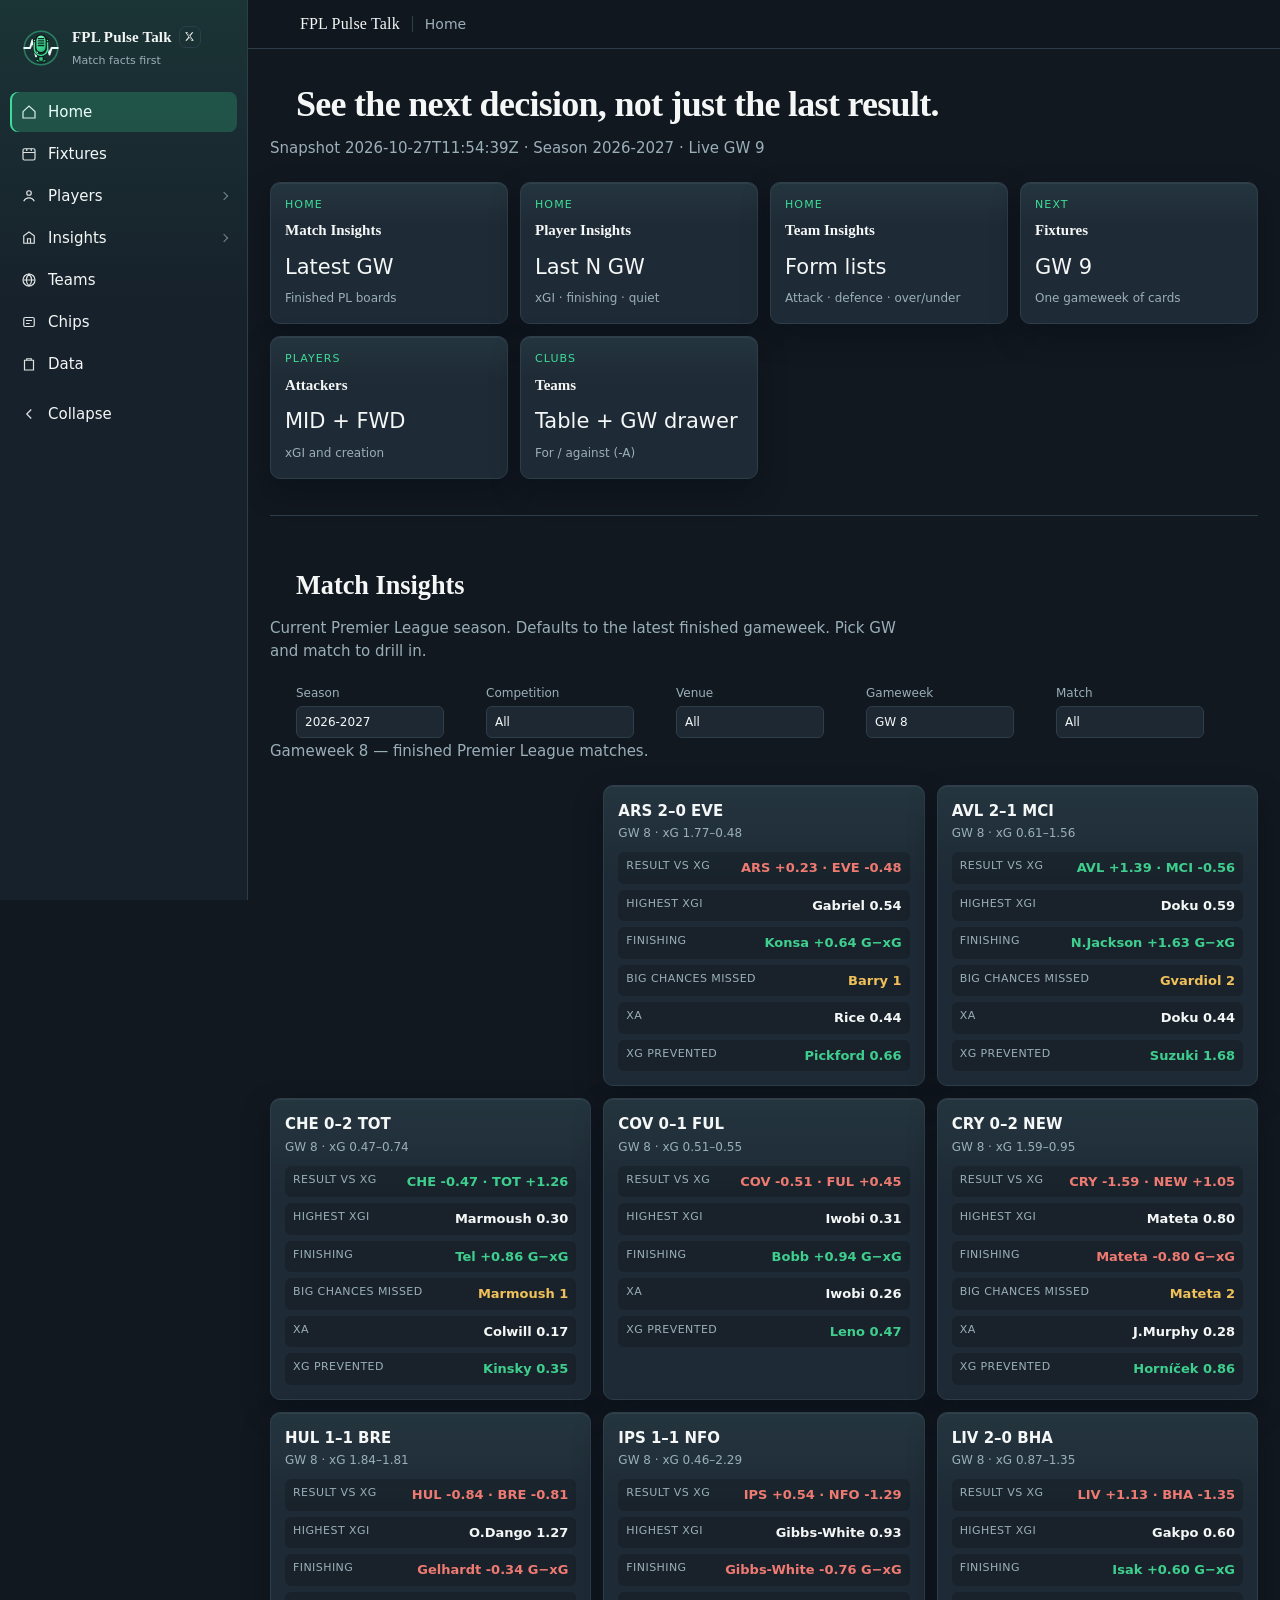
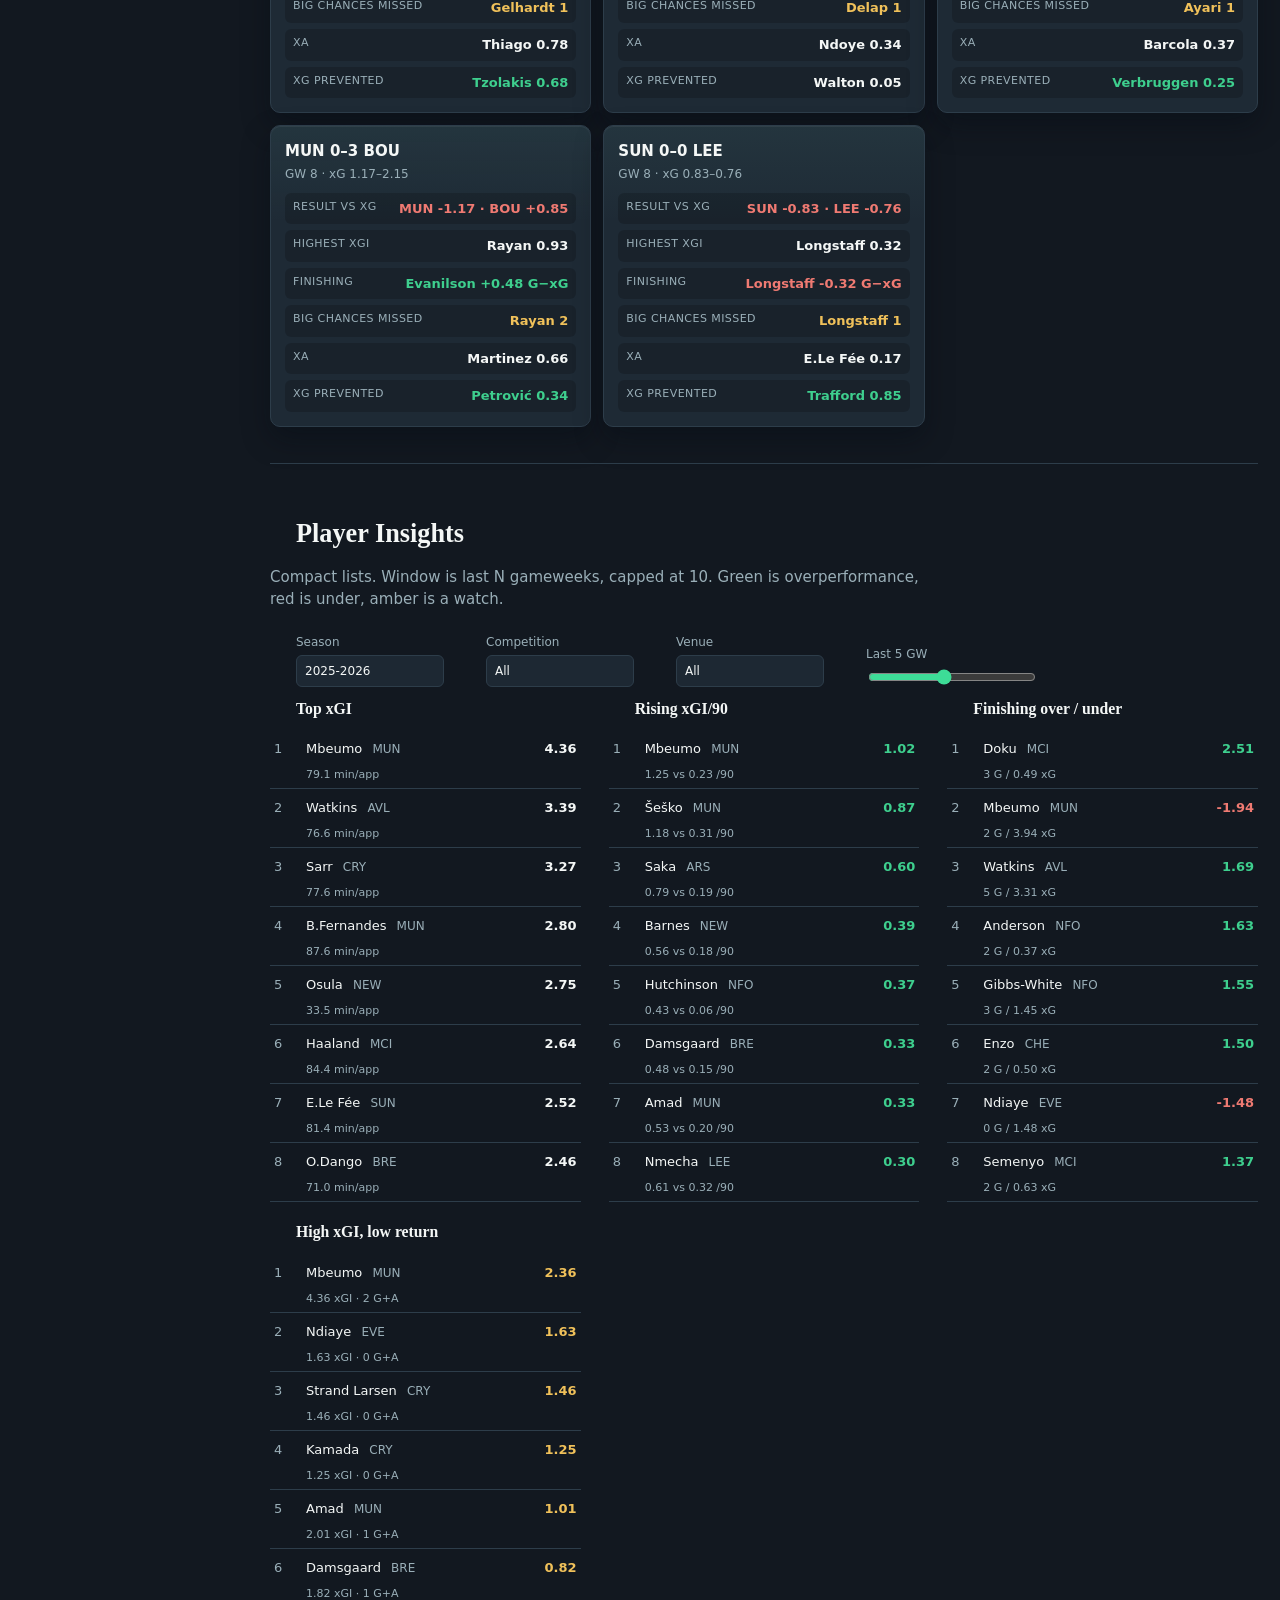
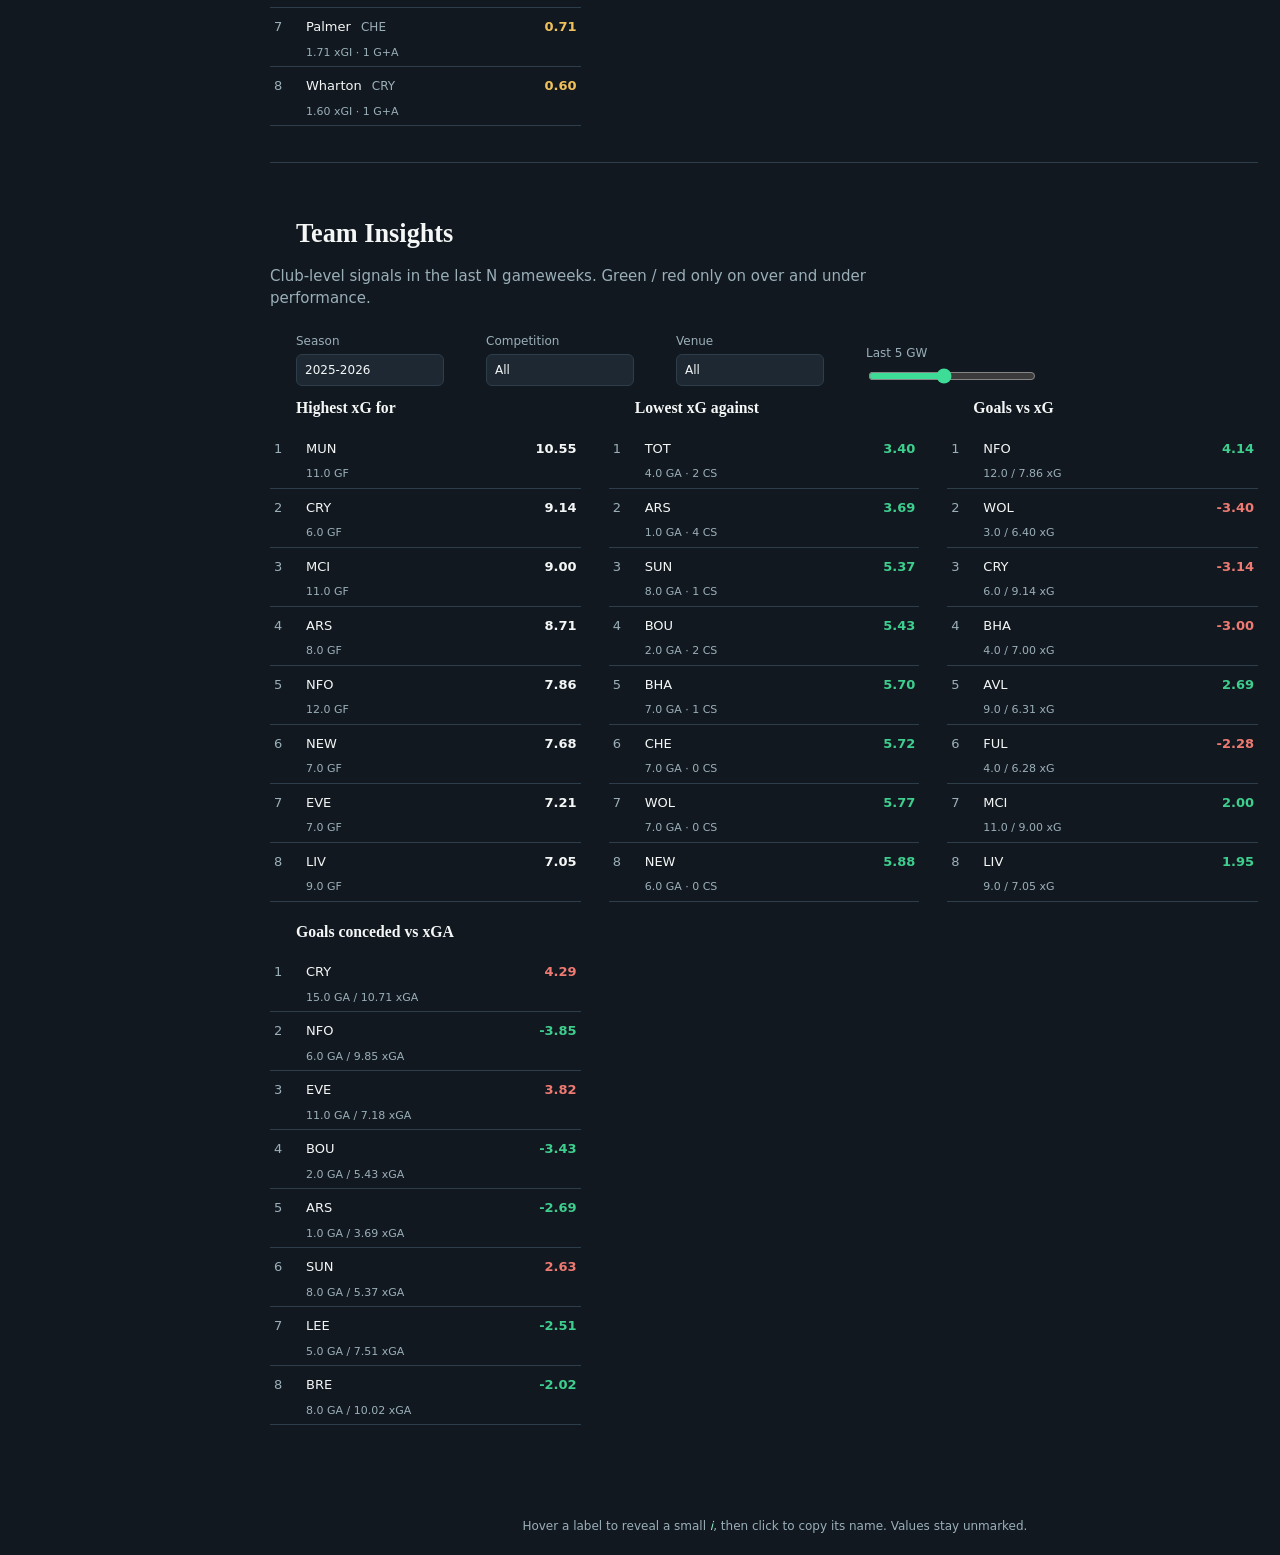
==== commit addaff36: "GW 8 + fixture proof page added" ====
--- a/web/index.html
+++ b/web/index.html
@@ -9,7 +9,7 @@
   <link rel="preconnect" href="https://fonts.googleapis.com" />
   <link rel="preconnect" href="https://fonts.gstatic.com" crossorigin />
   <link href="https://fonts.googleapis.com/css2?family=Roboto:wght@400;500;600&display=swap" rel="stylesheet" />
-  <link rel="stylesheet" href="./styles.css?v=26" />
+  <link rel="stylesheet" href="./styles.css?v=28" />
   <link rel="stylesheet" href="./understat-shots.css?v=20" />
 </head>
 <body>
@@ -114,6 +114,10 @@
             <a class="nav-link" href="#insights-team-sides" data-page="insights-team-sides" data-name="nav.insights.team_sides">
               <svg viewBox="0 0 24 24" aria-hidden="true"><rect x="4" y="5" width="16" height="14" rx="1.5" fill="none" stroke="currentColor" stroke-width="1.6"/><path d="M9.3 5v14M14.7 5v14" fill="none" stroke="currentColor" stroke-width="1.4"/></svg>
               <span>Team shot sides</span>
+            </a>
+            <a class="nav-link" href="#insights-fixture-proof" data-page="insights-fixture-proof" data-name="nav.insights.fixture_proof">
+              <svg viewBox="0 0 24 24" aria-hidden="true"><path d="M5 12h14" fill="none" stroke="currentColor" stroke-width="1.6"/><circle cx="7" cy="12" r="2.2" fill="currentColor"/><circle cx="12" cy="12" r="2.2" fill="none" stroke="currentColor" stroke-width="1.5"/><circle cx="17" cy="12" r="2.2" fill="currentColor" opacity="0.55"/></svg>
+              <span>Fixture Proof</span>
             </a>
           </div>
         </div>
@@ -632,6 +636,113 @@
           </div>
         </section>
 
+        <section class="page" id="page-insights-fixture-proof" hidden>
+          <div class="page-head">
+            <div class="name-row" data-name="insights.fixture_proof.title"><h1>Fixture Proof</h1></div>
+            <p class="lede">Who keeps producing against the best — and who feasts on the rest? Compare per-90 rates vs current-season top 5, middle, and bottom 5 opponents.</p>
+          </div>
+          <div class="fp" id="fp-root">
+            <section class="perf-controls" aria-label="Fixture Proof filters" data-name="fixture_proof.controls">
+              <label class="perf-field" data-name="fixture_proof.controls.season">
+                <span>Season</span>
+                <select id="fp-season"></select>
+              </label>
+              <label class="perf-field" data-name="fixture_proof.controls.metric">
+                <span>Metric</span>
+                <select id="fp-metric">
+                  <option value="npgia" selected>npG+A / 90</option>
+                  <option value="npxgia">npxG+xA / 90</option>
+                </select>
+              </label>
+              <label class="perf-field" data-name="fixture_proof.controls.top_basis">
+                <span>Top 5 by</span>
+                <select id="fp-top-basis">
+                  <option value="xg" selected>xG</option>
+                  <option value="g">G</option>
+                </select>
+              </label>
+              <label class="perf-field" data-name="fixture_proof.controls.bottom_basis">
+                <span>Bottom 5 by</span>
+                <select id="fp-bottom-basis">
+                  <option value="xga" selected>xGC</option>
+                  <option value="gc">GC</option>
+                </select>
+              </label>
+              <div class="perf-field" data-name="fixture_proof.controls.position" id="fp-position-wrap">
+                <span>Position</span>
+                <div class="fp-ms" id="fp-position-ms"></div>
+              </div>
+              <label class="perf-field" data-name="fixture_proof.controls.rank">
+                <span>Top N by</span>
+                <select id="fp-rank">
+                  <option value="xG" selected>xG / 90</option>
+                  <option value="xGI">xGI / 90</option>
+                  <option value="npxG">npxG / 90</option>
+                  <option value="G">G / 90</option>
+                  <option value="A">A / 90</option>
+                  <option value="xA">xA / 90</option>
+                  <option value="npgia">npG+A / 90</option>
+                  <option value="npxgia">npxG+xA / 90</option>
+                </select>
+              </label>
+              <label class="perf-field" data-name="fixture_proof.controls.top">
+                <span>Players</span>
+                <select id="fp-top">
+                  <option value="10">Top 10</option>
+                  <option value="15" selected>Top 15</option>
+                  <option value="20">Top 20</option>
+                  <option value="30">Top 30</option>
+                </select>
+              </label>
+              <label class="perf-field" data-name="fixture_proof.controls.sort">
+                <span>Sort chart</span>
+                <select id="fp-sort">
+                  <option value="top" selected>Best vs top 5</option>
+                  <option value="drop">Biggest drop</option>
+                  <option value="overall">Display metric /90</option>
+                  <option value="rank">Rank metric /90</option>
+                </select>
+              </label>
+              <div class="perf-field perf-gw" data-name="fixture_proof.controls.gw">
+                <span id="fp-gw-label">GW 1–38</span>
+                <div class="range-2" id="fp-gw-range"></div>
+              </div>
+              <label class="perf-field perf-check" data-name="fixture_proof.controls.min_sample">
+                <input id="fp-min-sample" type="checkbox" checked />
+                <span>45+ mins/app · ≥30% of matches</span>
+              </label>
+              <div class="perf-field perf-exclude" data-name="fixture_proof.controls.exclude">
+                <span>Exclude</span>
+                <div class="perf-ms" id="fp-exclude-drop">
+                  <input type="search" id="fp-exclude-search" placeholder="Remove players…" autocomplete="off" />
+                  <div class="perf-chips" id="fp-exclude-chips"></div>
+                  <div class="perf-ms-menu" id="fp-exclude-menu" hidden></div>
+                </div>
+              </div>
+              <div class="perf-field perf-exclude" data-name="fixture_proof.controls.include">
+                <span>Add player</span>
+                <div class="perf-ms" id="fp-include-drop">
+                  <input type="search" id="fp-include-search" placeholder="Pin players…" autocomplete="off" />
+                  <div class="perf-chips" id="fp-include-chips"></div>
+                  <div class="perf-ms-menu" id="fp-include-menu" hidden></div>
+                </div>
+              </div>
+            </section>
+            <p class="perf-status" id="fp-status" data-name="fixture_proof.status"></p>
+            <p class="fp-teams" id="fp-teams" data-name="fixture_proof.teams"></p>
+            <div class="fp-legend" data-name="fixture_proof.legend">
+              <span><i class="fp-dot top"></i> vs top 5</span>
+              <span><i class="fp-dot rest"></i> vs rest</span>
+              <span><i class="fp-dot bottom"></i> vs bottom 5</span>
+            </div>
+            <div class="fp-chart" id="fp-chart" role="img" aria-label="Fixture Proof dumbbell chart" data-name="fixture_proof.chart"></div>
+            <div class="fpl-map-tip" id="fp-tip" hidden></div>
+            <div class="chart-dl-row">
+              <button type="button" class="chart-dl" id="fp-chart-dl" data-name="fixture_proof.export">Download chart</button>
+            </div>
+          </div>
+        </section>
+
         <section class="page" id="page-teams" hidden>
           <div class="page-head">
             <div class="name-row" data-name="teams.title"><h1>Teams</h1></div>
@@ -682,6 +793,7 @@
   <script src="./player-performance.js?v=17"></script>
   <script src="./finishing.js?v=5"></script>
   <script src="./team-sides.js?v=5"></script>
-  <script type="module" src="./app.js?v=16"></script>
+  <script src="./fixture-proof.js?v=4"></script>
+  <script type="module" src="./app.js?v=17"></script>
 </body>
 </html>
--- a/web/styles.css
+++ b/web/styles.css
@@ -609,6 +609,58 @@
 @media (max-width: 900px) {
   .side-pitches { grid-template-columns: 1fr; }
 }
+
+/* Fixture Proof */
+.fp-ms { position: relative; min-width: 140px; }
+.fp-ms-btn {
+  display: block; width: 100%; text-align: left;
+  padding: 7px 10px; border-radius: 8px; border: 1px solid var(--line);
+  background: var(--bg-2); color: var(--ink); font: inherit; cursor: pointer;
+}
+.fp-ms-btn:hover { border-color: var(--accent); }
+.fp-ms-panel {
+  position: absolute; z-index: 30; top: calc(100% + 4px); left: 0; min-width: 180px;
+  padding: 8px; border: 1px solid var(--line); border-radius: 8px;
+  background: rgba(12, 18, 24, 0.98); box-shadow: var(--shadow);
+}
+.fp-ms-panel[hidden] { display: none !important; }
+.fp-ms-actions { display: flex; gap: 8px; margin-bottom: 6px; }
+.fp-ms-actions button {
+  border: 0; background: transparent; color: var(--accent); font: inherit;
+  font-size: 12px; cursor: pointer; padding: 0;
+}
+.fp-ms-opt {
+  display: flex; align-items: center; gap: 8px; padding: 5px 4px;
+  font-size: 13px; cursor: pointer;
+}
+.fp-ms-opt input { accent-color: var(--accent); }
+.fp-teams {
+  margin: 0 0 10px;
+  color: var(--muted);
+  font-size: 13px;
+  line-height: 1.45;
+  max-width: 96ch;
+}
+.fp-teams strong { color: var(--ink); font-weight: 600; }
+.fp-legend {
+  display: flex; flex-wrap: wrap; gap: 14px 20px;
+  margin: 0 0 12px; font-size: 12px; color: var(--muted);
+}
+.fp-legend .fp-dot {
+  display: inline-block; width: 10px; height: 10px; border-radius: 99px;
+  margin-right: 6px; vertical-align: -1px;
+}
+.fp-legend .fp-dot.top { background: #1f7a4c; }
+.fp-legend .fp-dot.rest {
+  background: transparent; border: 2px solid #c5d0d6; box-sizing: border-box;
+}
+.fp-legend .fp-dot.bottom { background: #e07070; }
+.fp-chart {
+  width: 100%; min-height: 420px; overflow-x: auto;
+  border: 1px solid var(--line); border-radius: 10px;
+  background: rgba(8, 14, 18, 0.45); padding: 8px 4px 12px;
+}
+.fp-chart svg { display: block; max-width: 100%; }
 .insight-list { display: grid; gap: 4px; }
 .insight-row {
   display: grid; grid-template-columns: 22px 1fr auto; gap: 8px 10px; align-items: baseline;
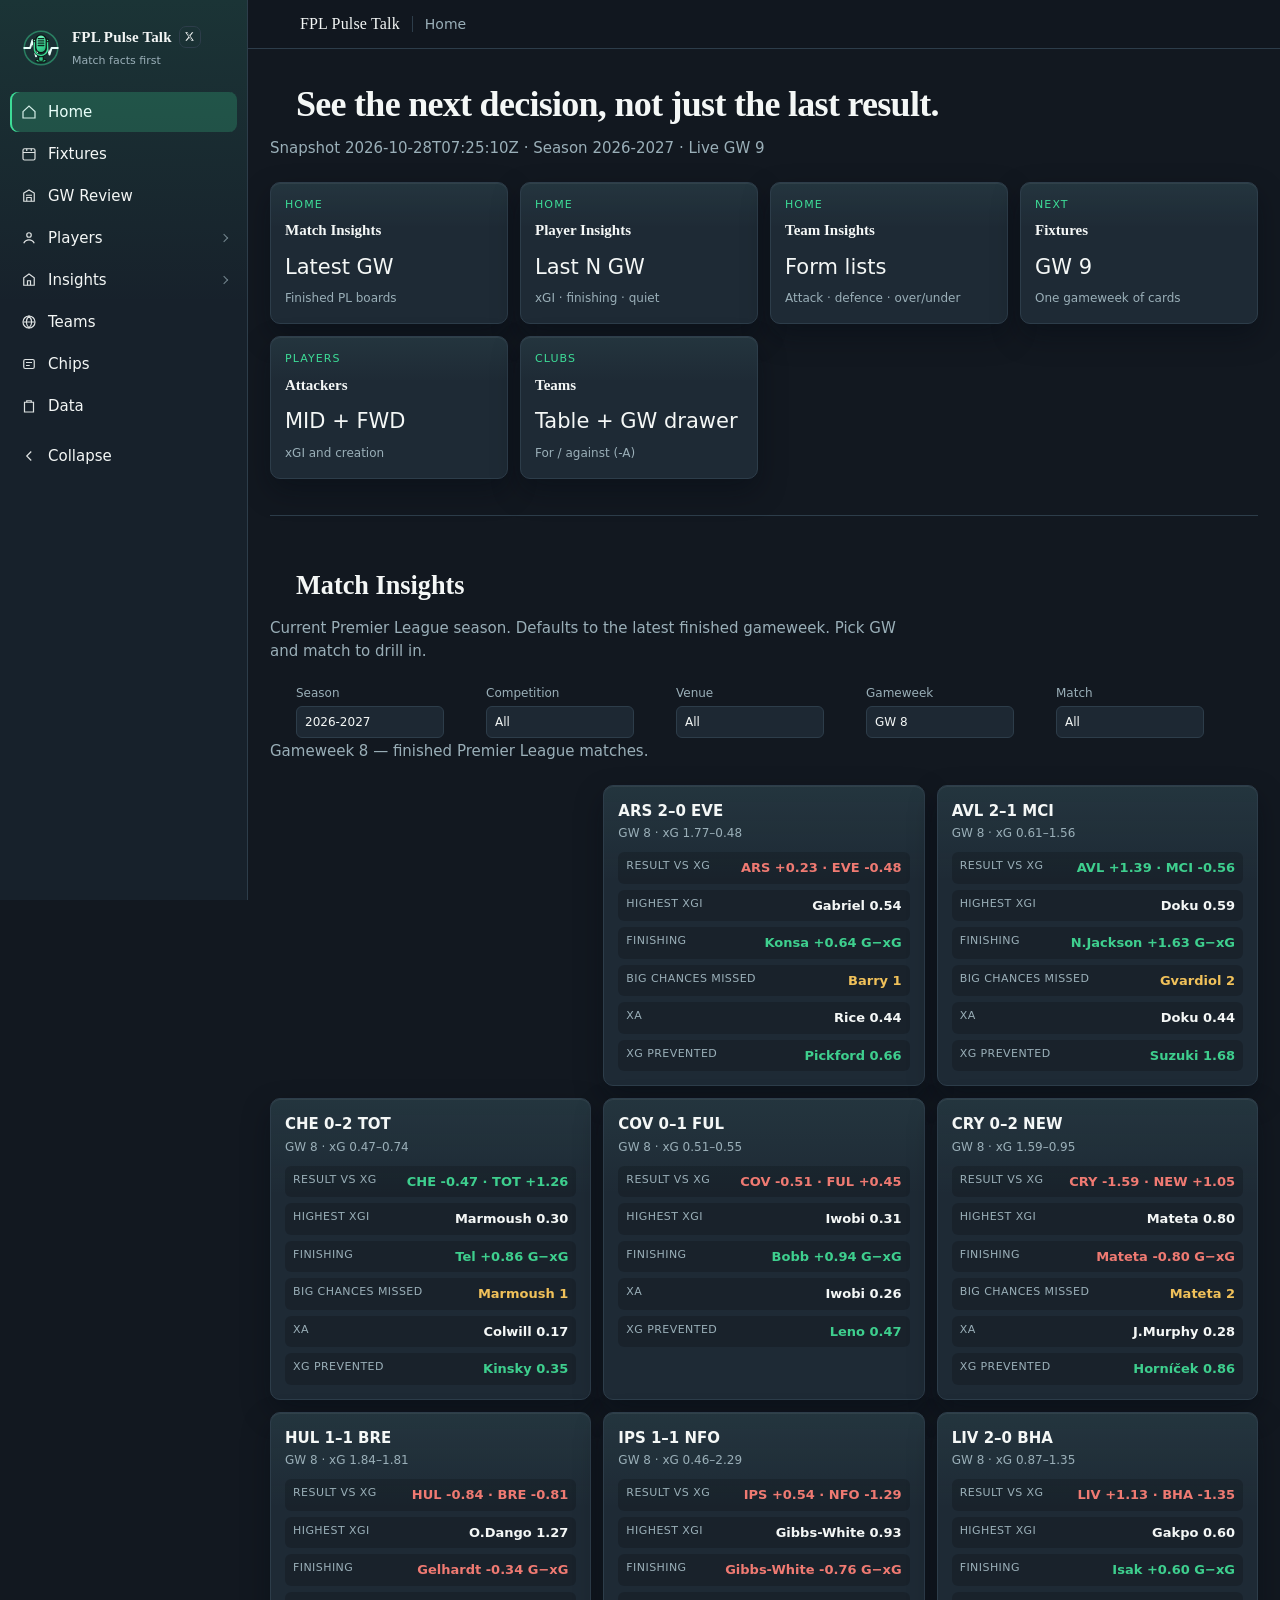
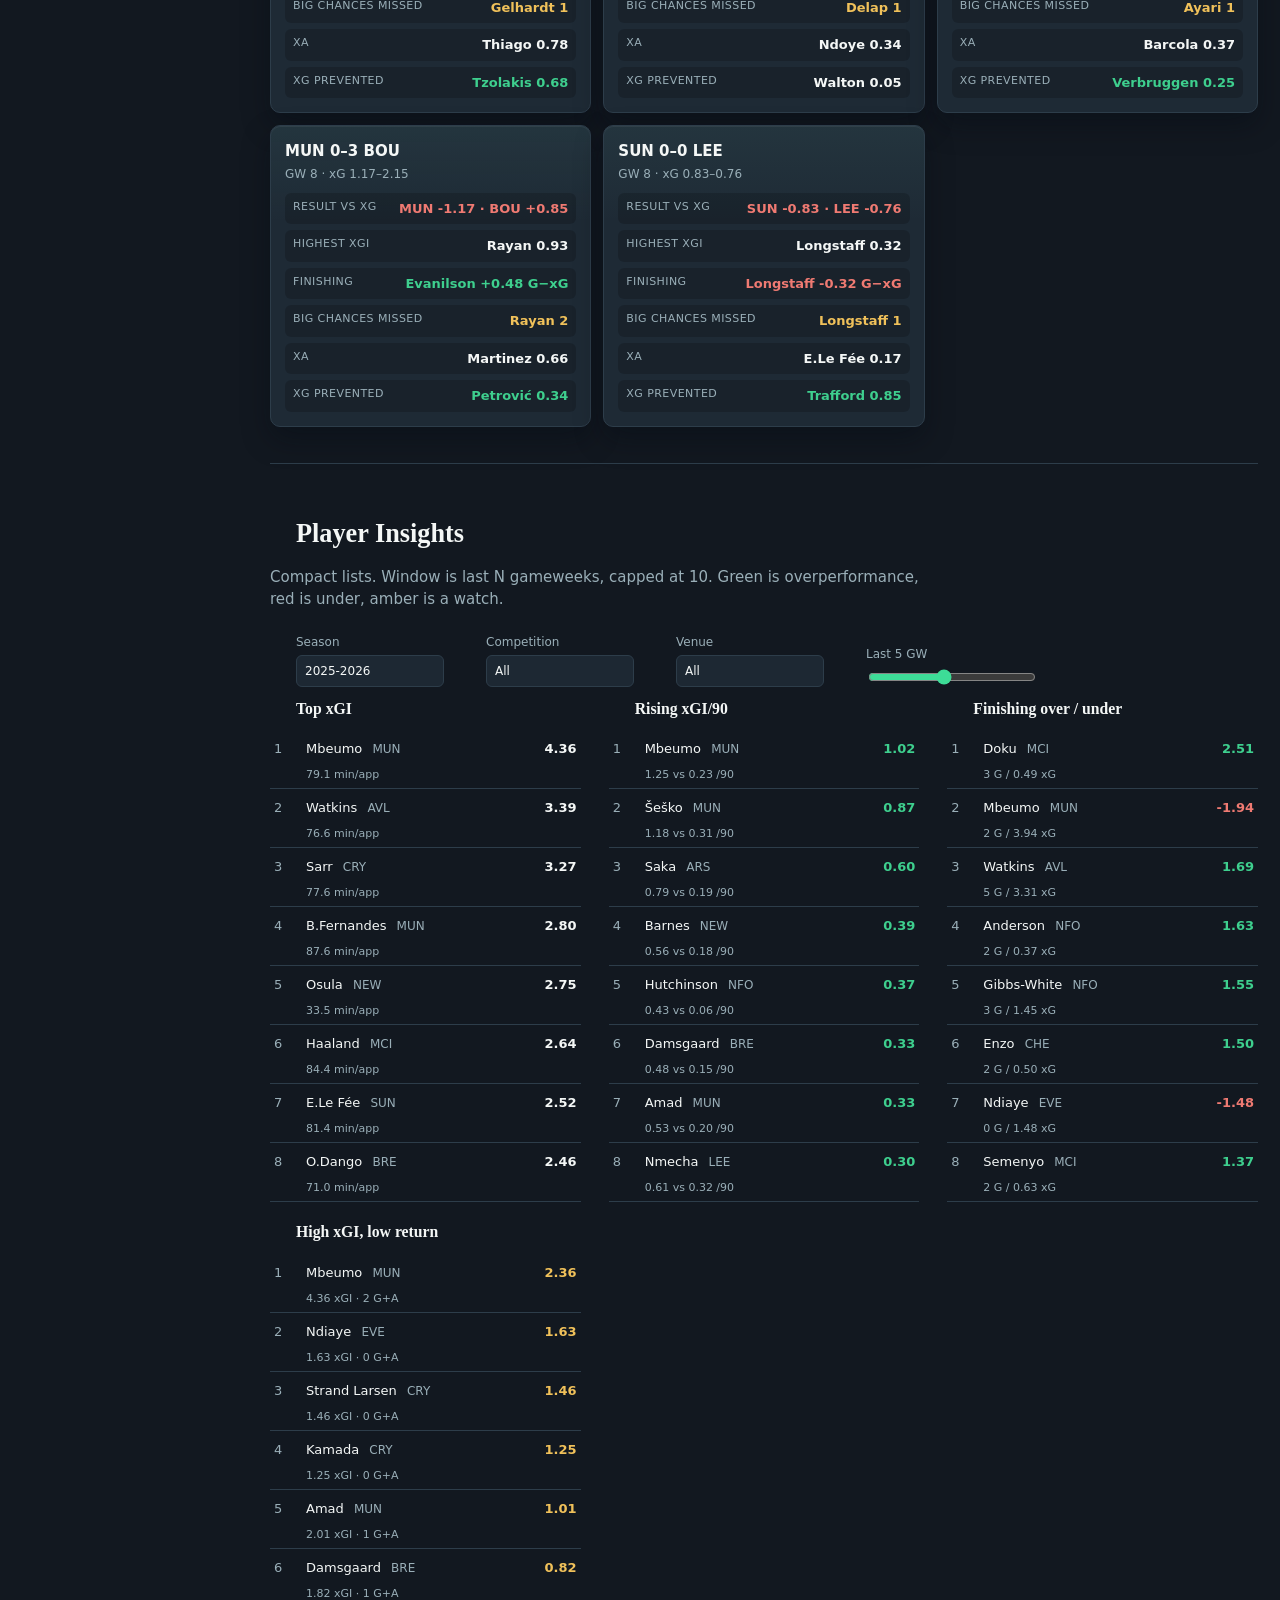
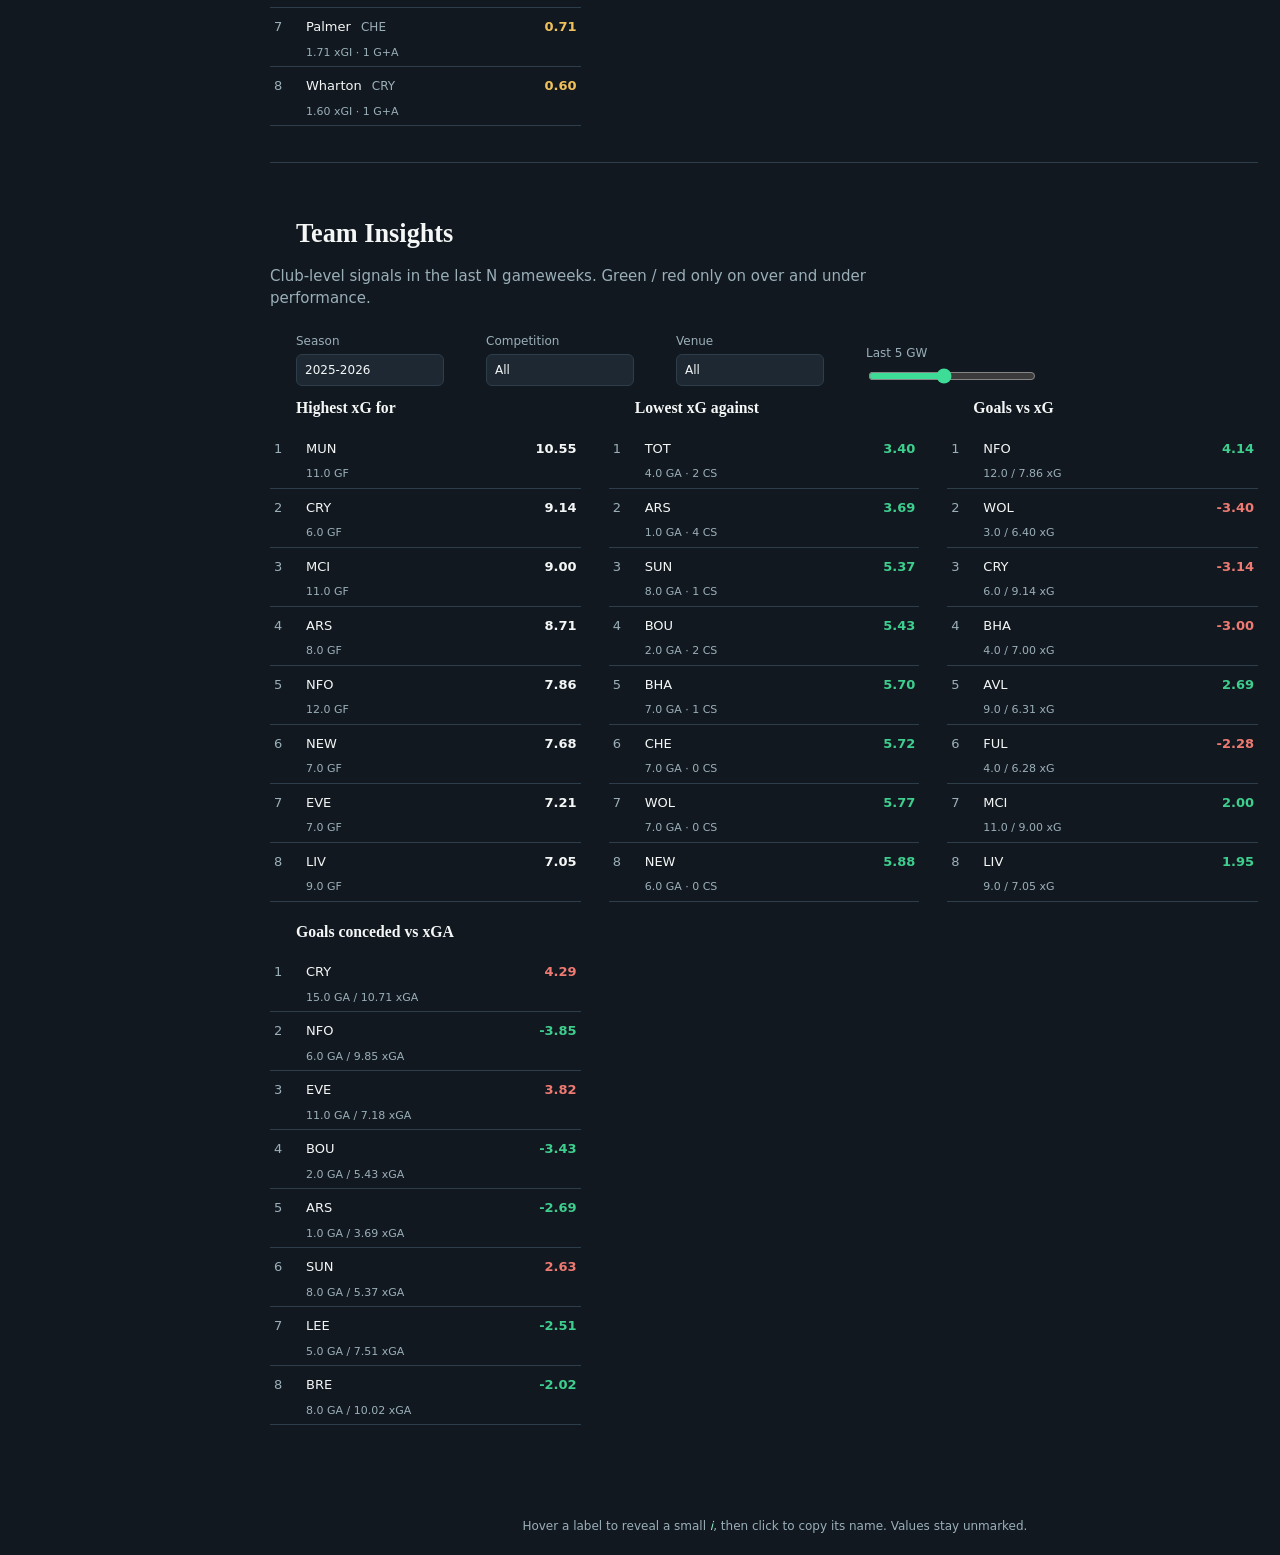
==== commit edf2d45d: "GW Review page added" ====
--- a/web/index.html
+++ b/web/index.html
@@ -9,7 +9,7 @@
   <link rel="preconnect" href="https://fonts.googleapis.com" />
   <link rel="preconnect" href="https://fonts.gstatic.com" crossorigin />
   <link href="https://fonts.googleapis.com/css2?family=Roboto:wght@400;500;600&display=swap" rel="stylesheet" />
-  <link rel="stylesheet" href="./styles.css?v=28" />
+  <link rel="stylesheet" href="./styles.css?v=38" />
   <link rel="stylesheet" href="./understat-shots.css?v=20" />
 </head>
 <body>
@@ -67,6 +67,10 @@
           <svg viewBox="0 0 24 24" aria-hidden="true"><rect x="4" y="5" width="16" height="15" rx="2" fill="none" stroke="currentColor" stroke-width="1.6"/><path d="M4 10h16M9 5v3M15 5v3" fill="none" stroke="currentColor" stroke-width="1.6"/></svg>
           <span>Fixtures</span>
         </a>
+        <a href="#gw-review" class="nav-link" data-page="gw-review" data-name="nav.gw_review">
+          <svg viewBox="0 0 24 24" aria-hidden="true"><path d="M5 19V8l7-4 7 4v11H5z" fill="none" stroke="currentColor" stroke-width="1.6"/><path d="M9 19v-5h6v5" fill="none" stroke="currentColor" stroke-width="1.5"/><path d="M8 11h8" fill="none" stroke="currentColor" stroke-width="1.4"/></svg>
+          <span>GW Review</span>
+        </a>
         <div class="nav-block" data-group="players" data-name="nav.players">
           <button type="button" class="nav-link nav-parent" data-page="players">
             <svg viewBox="0 0 24 24" aria-hidden="true"><circle cx="12" cy="8" r="3" fill="none" stroke="currentColor" stroke-width="1.6"/><path d="M5 19c1.4-3 4-4.5 7-4.5S17.6 16 19 19" fill="none" stroke="currentColor" stroke-width="1.6"/></svg>
@@ -233,6 +237,27 @@
           <div id="fixtures-cards" class="fx-grid" data-name="fixtures.cards"></div>
           <div class="name-row" data-name="fixtures.ticker.title"><h2>Next six gameweeks</h2></div>
           <div id="fixtures-ticker" class="ticker-wrap" data-name="fixtures.ticker"></div>
+        </section>
+
+        <section class="page" id="page-gw-review" hidden>
+          <div class="page-head">
+            <div class="name-row" data-name="gw_review.title"><h1>GW Review</h1></div>
+            <p class="lede">FPL snapshot for one gameweek — points, attack, defence, and a pitch XI. Each card has its own download for X / Twitter.</p>
+          </div>
+          <div class="gwrev" id="gwrev-root">
+            <section class="perf-controls" aria-label="GW Review filters" data-name="gw_review.controls">
+              <label class="perf-field" data-name="gw_review.controls.season">
+                <span>Season</span>
+                <select id="gwrev-season"></select>
+              </label>
+              <label class="perf-field" data-name="gw_review.controls.gw">
+                <span>Gameweek</span>
+                <select id="gwrev-gw"></select>
+              </label>
+            </section>
+            <p class="perf-status" id="gwrev-status" data-name="gw_review.status"></p>
+            <div class="gwrev-board" id="gwrev-board" data-name="gw_review.board"></div>
+          </div>
         </section>
 
         <section class="page" id="page-attackers" hidden>
@@ -794,6 +819,7 @@
   <script src="./finishing.js?v=5"></script>
   <script src="./team-sides.js?v=5"></script>
   <script src="./fixture-proof.js?v=4"></script>
-  <script type="module" src="./app.js?v=17"></script>
+  <script src="./gw-review.js?v=10"></script>
+  <script type="module" src="./app.js?v=18"></script>
 </body>
 </html>
--- a/web/styles.css
+++ b/web/styles.css
@@ -608,6 +608,348 @@
 .fin-dot circle:hover { filter: brightness(1.12); }
 @media (max-width: 900px) {
   .side-pitches { grid-template-columns: 1fr; }
+}
+
+/* GW Review */
+.gwrev-board {
+  display: grid;
+  gap: 22px;
+  width: 100%;
+  max-width: 100%;
+}
+.gwrev-card {
+  border: 1px solid var(--line);
+  border-radius: 14px;
+  background: linear-gradient(165deg, #152028 0%, #101820 55%, #0c141c 100%);
+  overflow: hidden;
+  color: var(--ink);
+}
+.gwrev-export { width: 100%; }
+.gwrev-card-head {
+  padding: 18px 20px 12px;
+  border-bottom: 1px solid rgba(255,255,255,0.06);
+}
+.gwrev-kicker {
+  margin: 0 0 4px;
+  font-size: 11px;
+  letter-spacing: 0.08em;
+  text-transform: uppercase;
+  color: var(--accent);
+  font-weight: 700;
+}
+.gwrev-card-head h2 {
+  margin: 0;
+  font-size: 28px;
+  line-height: 1.15;
+  font-family: "Iowan Old Style", "Palatino Linotype", Palatino, Georgia, serif;
+}
+.gwrev-sub { margin: 6px 0 0; color: var(--muted); font-size: 13px; }
+.gwrev-card-body { padding: 16px 20px 12px; }
+.gwrev-card-foot { padding: 8px 20px 16px; }
+.gwrev-hero {
+  display: flex; align-items: center; gap: 16px;
+  margin-bottom: 16px;
+}
+.gwrev-hero-gw {
+  flex: 0 0 auto;
+  min-width: 96px;
+  padding: 14px 16px;
+  border-radius: 12px;
+  background: rgba(61, 220, 151, 0.12);
+  border: 1px solid rgba(61, 220, 151, 0.35);
+  color: var(--accent);
+  font-size: 30px;
+  font-weight: 800;
+  text-align: center;
+}
+.gwrev-hero-copy { display: flex; flex-direction: column; gap: 4px; }
+.gwrev-hero-copy strong { font-size: 17px; }
+.gwrev-hero-copy span { color: var(--muted); font-size: 13px; }
+.gwrev-kpis {
+  display: grid !important;
+  grid-template-columns: repeat(3, minmax(0, 1fr));
+  gap: 12px;
+  margin-bottom: 18px;
+}
+.gwrev-kpi {
+  border: 1px solid var(--line);
+  border-radius: 12px;
+  padding: 12px 14px;
+  background: rgba(0,0,0,0.22);
+  display: flex !important;
+  flex-direction: column;
+  gap: 6px;
+  min-width: 0;
+}
+.gwrev-kpi-label {
+  display: block;
+  color: var(--muted);
+  font-size: 11px;
+  text-transform: uppercase;
+  letter-spacing: 0.05em;
+  font-weight: 650;
+}
+.gwrev-kpi-value {
+  display: block;
+  font-size: 18px;
+  line-height: 1.25;
+  font-weight: 700;
+  word-break: break-word;
+}
+.gwrev-kpi-meta {
+  display: block;
+  color: var(--accent);
+  font-size: 13px;
+  font-weight: 650;
+}
+.gwrev-kpi-badges {
+  display: block;
+  margin-top: 2px;
+  font-size: 15px;
+  letter-spacing: 0.06em;
+  line-height: 1.3;
+}
+.gwrev-kpi-value .gwrev-delta {
+  font-size: 0.78em;
+  font-weight: 700;
+  margin-left: 4px;
+  white-space: nowrap;
+}
+.gwrev-delta.up { color: #3ddc97; }
+.gwrev-delta.down { color: #ff6b6b; }
+.gwrev-delta.flat { color: var(--muted); }
+.gwrev-h3 { margin: 16px 0 10px; font-size: 15px; color: var(--ink); }
+.gwrev-h4 { margin: 4px 0 8px; font-size: 12px; color: var(--muted); text-transform: uppercase; letter-spacing: 0.05em; }
+.gwrev-note { margin: 0 0 12px; color: var(--muted); font-size: 12px; }
+.gwrev-table {
+  width: max-content;
+  max-width: 100%;
+  border-collapse: collapse;
+  border-spacing: 0;
+  table-layout: auto;
+  font-size: 12.5px;
+  margin-bottom: 8px;
+}
+.gwrev-table th, .gwrev-table td {
+  padding: 5px 8px 5px 0;
+  border-bottom: 1px solid rgba(255,255,255,0.07);
+  text-align: right;
+  vertical-align: middle;
+  line-height: 1.25;
+}
+.gwrev-table th:first-child,
+.gwrev-table td:first-child {
+  text-align: left;
+  width: 1%;
+  min-width: 9.5rem;
+  max-width: 15rem;
+  padding-right: 14px;
+  white-space: nowrap;
+}
+.gwrev-table th {
+  color: var(--muted);
+  font-weight: 700;
+  font-size: 12.5px;
+  padding-bottom: 6px;
+  vertical-align: bottom;
+}
+.gwrev-table td { white-space: nowrap; }
+.gwrev-table th:not(:first-child),
+.gwrev-table td:not(:first-child) {
+  width: 1%;
+  min-width: 2.4rem;
+  padding-left: 10px;
+  padding-right: 2px;
+}
+.gwrev-name { display: flex; flex-direction: column; gap: 1px; min-width: 0; }
+.gwrev-name-main {
+  display: block;
+  font-weight: 700;
+  font-size: 12.5px;
+  line-height: 1.2;
+  overflow: hidden;
+  text-overflow: ellipsis;
+}
+.gwrev-name-sub {
+  display: block;
+  color: var(--muted);
+  font-size: 10.5px;
+  line-height: 1.15;
+  overflow: hidden;
+  text-overflow: ellipsis;
+}
+.gwrev-split {
+  display: grid !important;
+  grid-template-columns: 1fr 1fr;
+  gap: 0;
+  align-items: start;
+}
+.gwrev-panel {
+  min-width: 0;
+  padding: 2px 16px 4px 2px;
+}
+.gwrev-panel + .gwrev-panel {
+  border-left: 2px solid rgba(255, 255, 255, 0.22);
+  padding-left: 18px;
+  padding-right: 2px;
+}
+.gwrev-split .gwrev-table {
+  width: 100%;
+  max-width: 100%;
+}
+.gwrev-split .gwrev-table th:first-child,
+.gwrev-split .gwrev-table td:first-child {
+  width: auto;
+  max-width: 12rem;
+}
+.gwrev-rule {
+  border: 0;
+  height: 0;
+  margin: 18px 0;
+  border-top: 2px solid rgba(255, 255, 255, 0.16);
+}
+.gwrev-split--snapshot {
+  grid-template-columns: minmax(0, 1fr) minmax(0, 2fr);
+}
+.gwrev-pitch {
+  position: relative;
+  margin: 8px 0 12px;
+  padding: 22px 14px 18px;
+  min-height: 520px;
+  border-radius: 16px;
+  background:
+    linear-gradient(180deg, rgba(18, 70, 40, 0.35), rgba(10, 40, 24, 0.2)),
+    repeating-linear-gradient(
+      90deg,
+      #1a6b3a 0 48px,
+      #186337 48px 96px
+    );
+  border: 1px solid rgba(255,255,255,0.18);
+  box-shadow: inset 0 0 0 2px rgba(255,255,255,0.12);
+  display: flex;
+  flex-direction: column;
+  justify-content: space-between;
+  gap: 18px;
+}
+.gwrev-pitch--compact {
+  margin: 0;
+  min-height: 420px;
+  padding: 14px 8px 12px;
+  gap: 10px;
+}
+.gwrev-pitch--compact .gwrev-pitch-player {
+  width: min(88px, 22%);
+  gap: 3px;
+}
+.gwrev-pitch--compact .gwrev-kit {
+  width: 34px;
+  height: 34px;
+  font-size: 9px;
+}
+.gwrev-pitch--compact .gwrev-pitch-name {
+  padding: 3px 4px;
+  font-size: 10px;
+  border-radius: 5px;
+}
+.gwrev-pitch--compact .gwrev-pitch-pts {
+  padding: 2px 4px;
+  font-size: 9.5px;
+}
+.gwrev-pitch--compact .gwrev-pitch-badges {
+  font-size: 10px;
+  padding: 1px 3px;
+}
+.gwrev-pitch--compact::before { inset: 10% 22%; }
+.gwrev-pitch--compact::after {
+  width: 48px;
+  height: 48px;
+  margin: -24px 0 0 -24px;
+}
+.gwrev-pitch::before {
+  content: "";
+  position: absolute; inset: 12% 28%;
+  border: 1.5px solid rgba(255,255,255,0.22);
+  border-radius: 4px;
+  pointer-events: none;
+}
+.gwrev-pitch::after {
+  content: "";
+  position: absolute; left: 50%; top: 50%;
+  width: 72px; height: 72px;
+  margin: -36px 0 0 -36px;
+  border: 1.5px solid rgba(255,255,255,0.22);
+  border-radius: 50%;
+  pointer-events: none;
+}
+.gwrev-pitch-row {
+  position: relative;
+  z-index: 1;
+  display: flex;
+  justify-content: space-evenly;
+  align-items: flex-start;
+  gap: 8px;
+}
+.gwrev-pitch-player {
+  width: min(118px, 22%);
+  display: flex;
+  flex-direction: column;
+  align-items: center;
+  gap: 6px;
+  text-align: center;
+}
+.gwrev-kit {
+  width: 44px;
+  height: 44px;
+  border-radius: 50%;
+  border: 2px solid rgba(255,255,255,0.85);
+  box-shadow: 0 4px 10px rgba(0,0,0,0.35);
+  display: flex;
+  align-items: center;
+  justify-content: center;
+  font-size: 11px;
+  font-weight: 800;
+  color: #0a1210;
+  text-shadow: 0 1px 0 rgba(255,255,255,0.25);
+}
+.gwrev-pitch-name {
+  width: 100%;
+  padding: 5px 6px;
+  border-radius: 7px;
+  background: rgba(8, 12, 10, 0.88);
+  color: #f4f7f6;
+  font-size: 12px;
+  font-weight: 700;
+  line-height: 1.2;
+}
+.gwrev-pitch-pts {
+  width: 100%;
+  padding: 3px 6px;
+  border-radius: 6px;
+  background: rgba(20, 28, 24, 0.78);
+  color: #d7ebe0;
+  font-size: 11px;
+  font-weight: 650;
+}
+.gwrev-pitch-badges {
+  width: 100%;
+  padding: 2px 4px;
+  border-radius: 6px;
+  background: rgba(8, 12, 10, 0.55);
+  font-size: 12px;
+  letter-spacing: 0.04em;
+  line-height: 1.25;
+  min-height: 1.2em;
+}
+.gwrev-xi-total { margin: 10px 0 4px; font-size: 15px; text-align: center; }
+@media (max-width: 900px) {
+  .gwrev-kpis { grid-template-columns: repeat(2, minmax(0, 1fr)); }
+}
+@media (max-width: 640px) {
+  .gwrev-kpis, .gwrev-split, .gwrev-split--snapshot { grid-template-columns: 1fr; }
+  .gwrev-panel + .gwrev-panel { border-left: 0; padding-left: 2px; }
+  .gwrev-pitch { min-height: 460px; padding: 16px 8px; }
+  .gwrev-pitch--compact { min-height: 400px; }
+  .gwrev-pitch-player { width: min(100px, 30%); }
 }
 
 /* Fixture Proof */
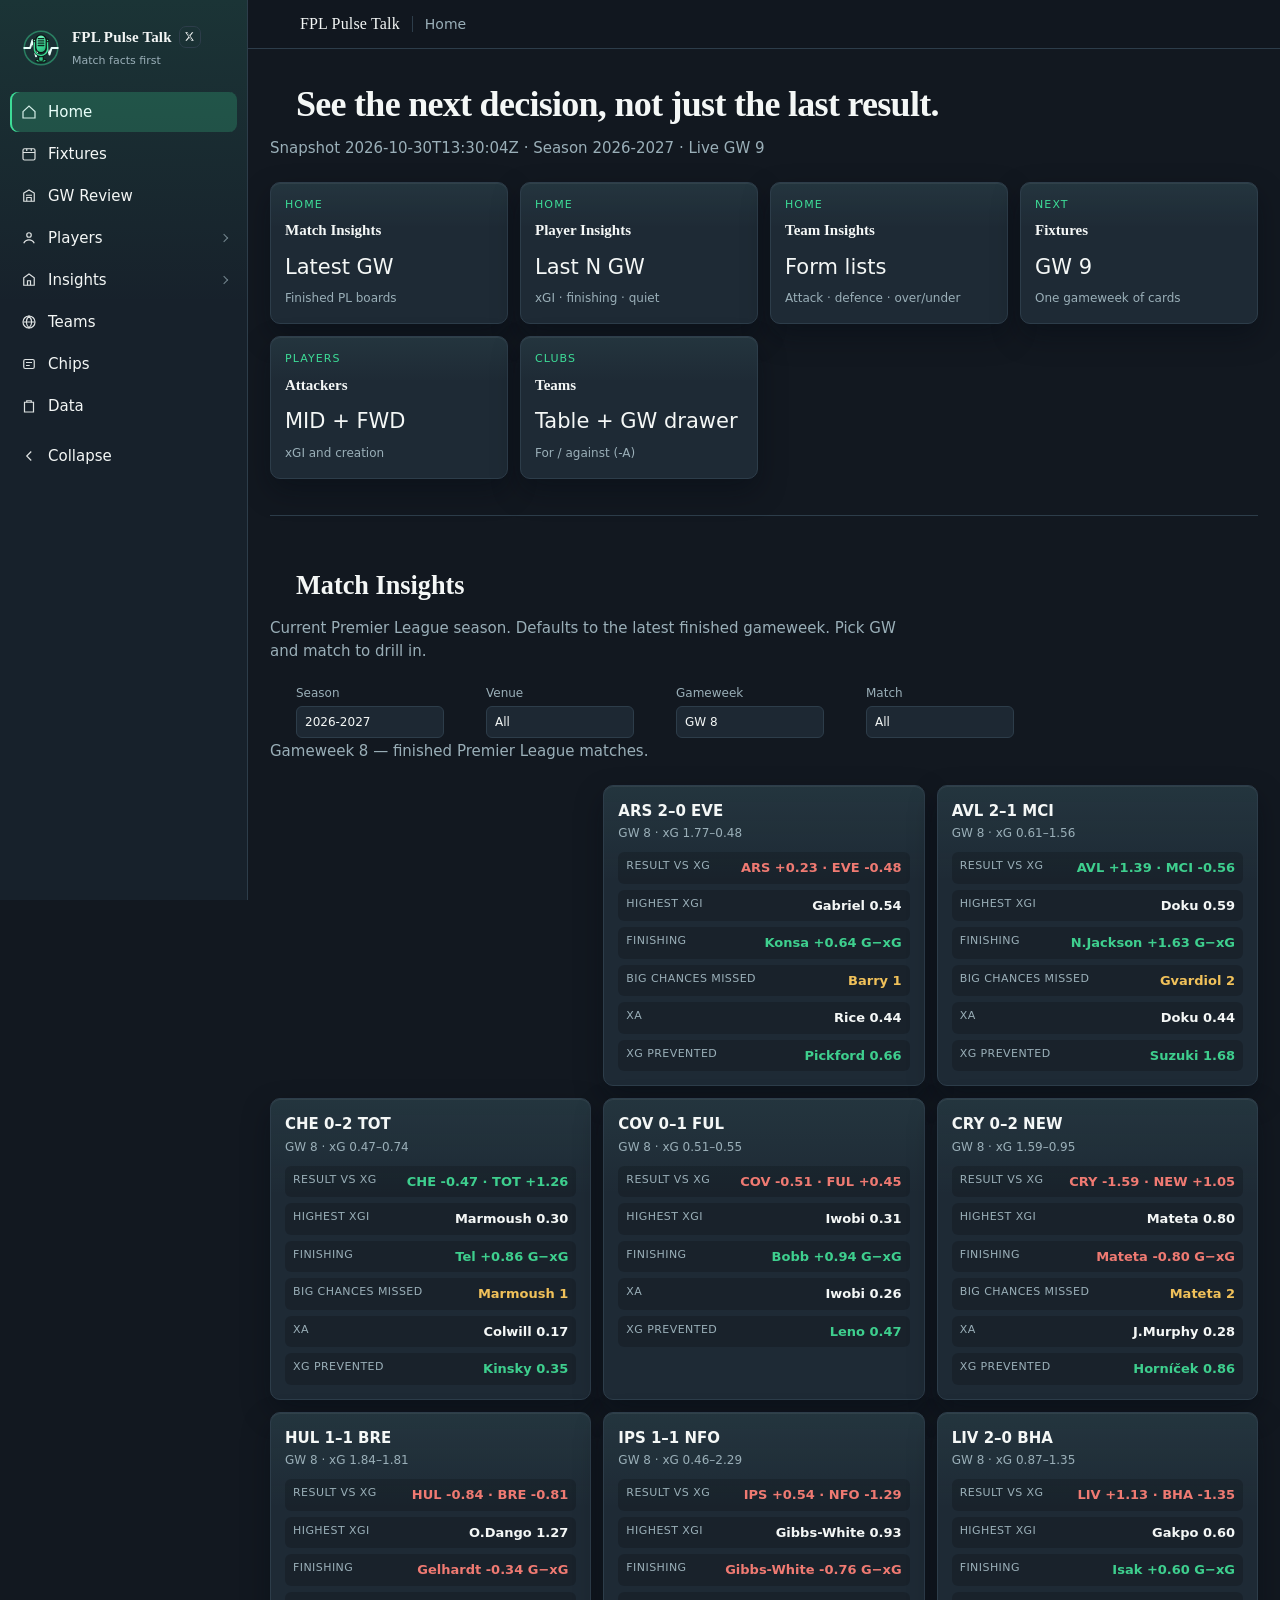
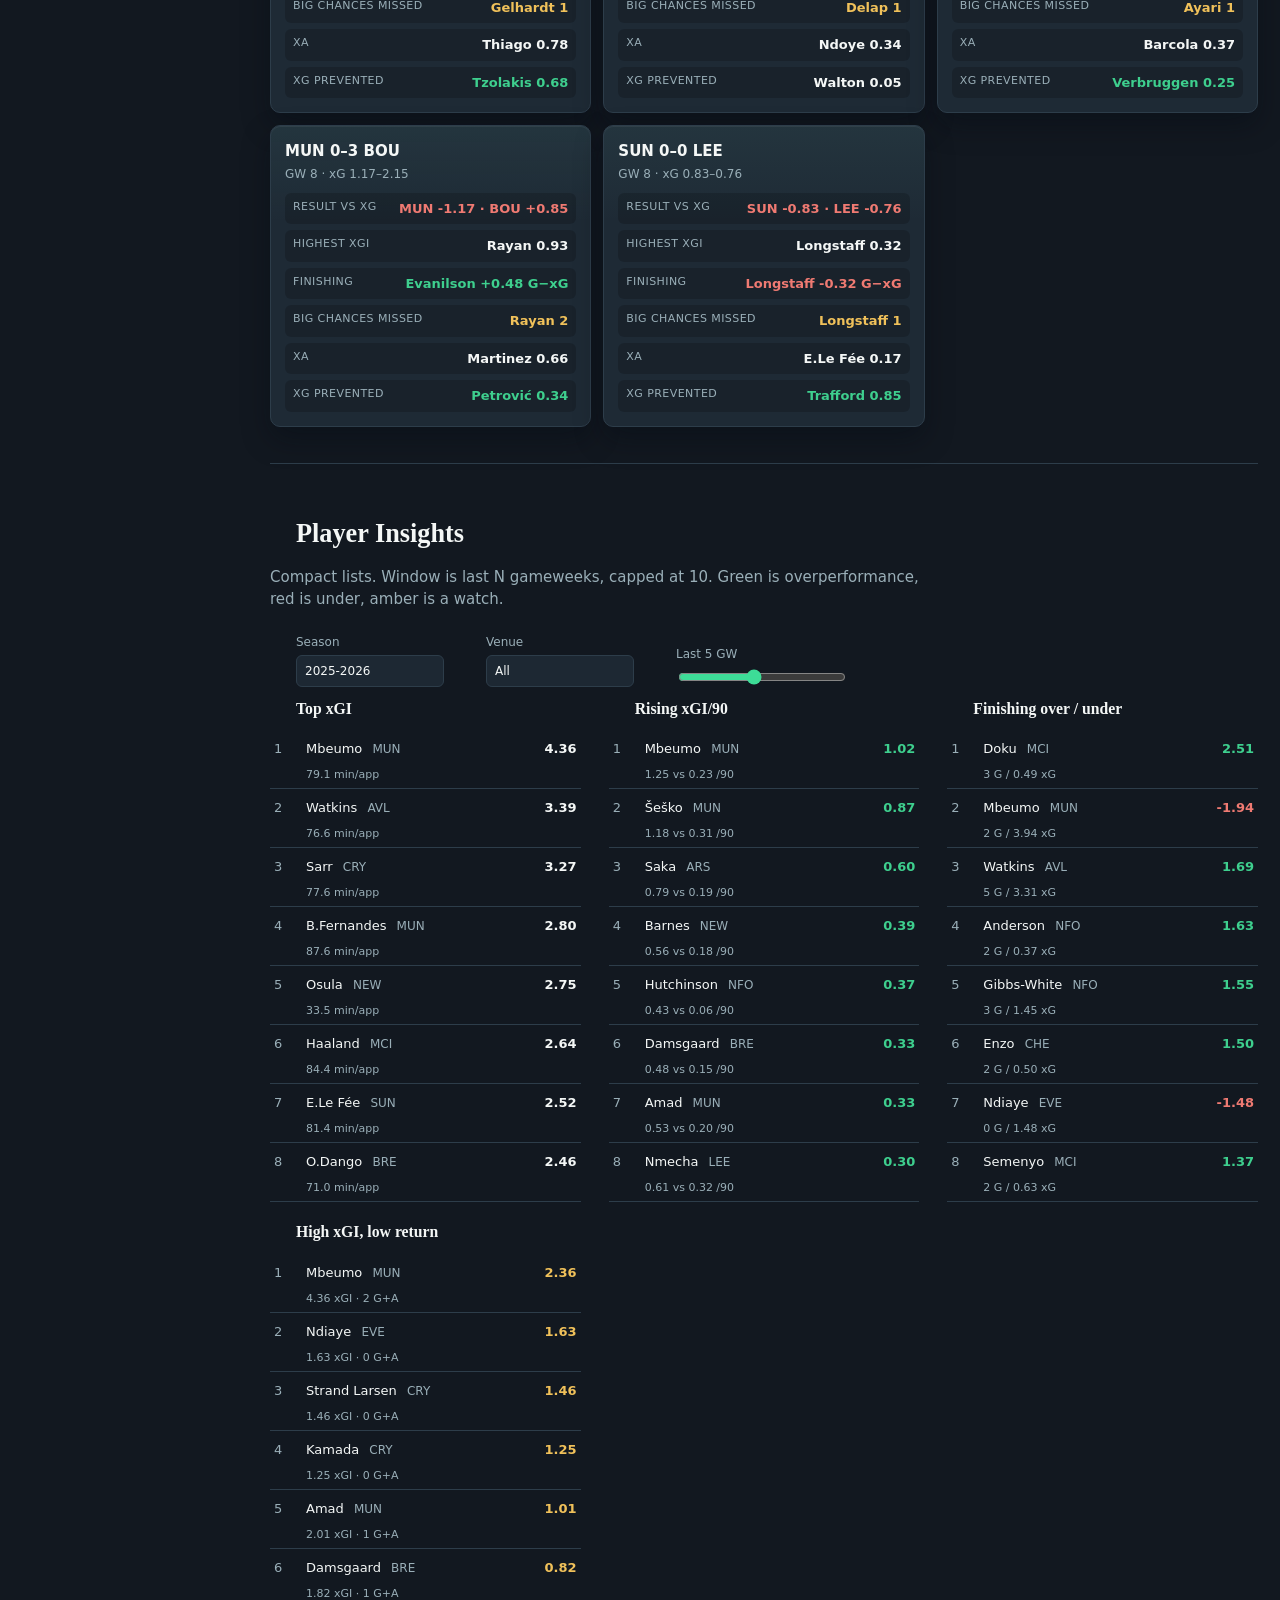
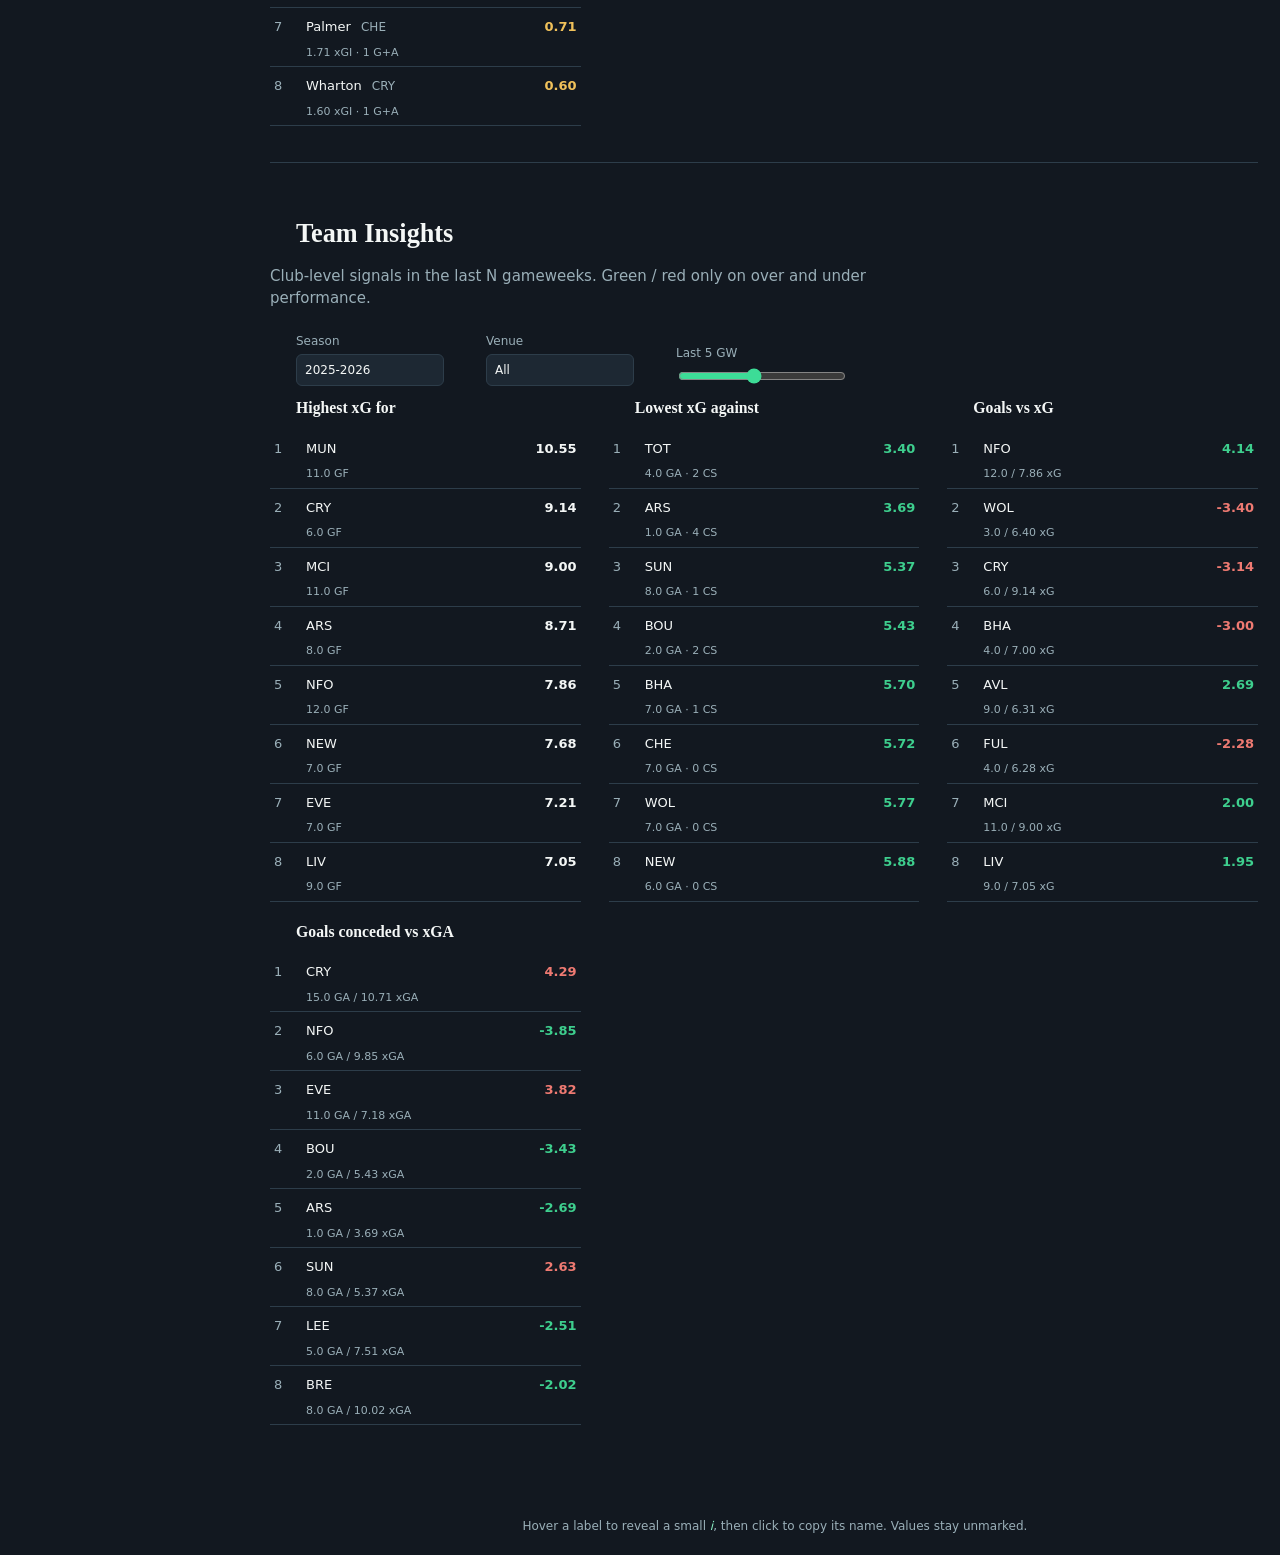
==== commit 2a411dc6: "Site updates" ====
--- a/web/index.html
+++ b/web/index.html
@@ -9,7 +9,7 @@
   <link rel="preconnect" href="https://fonts.googleapis.com" />
   <link rel="preconnect" href="https://fonts.gstatic.com" crossorigin />
   <link href="https://fonts.googleapis.com/css2?family=Roboto:wght@400;500;600&display=swap" rel="stylesheet" />
-  <link rel="stylesheet" href="./styles.css?v=38" />
+  <link rel="stylesheet" href="./styles.css?v=41" />
   <link rel="stylesheet" href="./understat-shots.css?v=20" />
 </head>
 <body>
@@ -471,7 +471,12 @@
         <section class="page" id="page-insights-player-performance" hidden>
           <div class="page-head">
             <div class="name-row" data-name="insights.player_performance.title"><h1>Player performances</h1></div>
-            <p class="lede" data-name="insights.player_performance.lede">Choose X, Y, bubble size and sort metric, then take the top players in that window. Starting combinations — <strong>Goal threat:</strong> xG vs G · xGI vs GI · xG vs xGOT · TiB vs xG. <strong>Creativity:</strong> xA vs A · xA vs CC. <strong>Defence:</strong> DC vs CS · DC vs xGI.</p>
+            <div class="lede perf-lede" data-name="insights.player_performance.lede">
+              <p>Choose X, Y, bubble size and sort metric, then take the top players in that window. Starting combinations:</p>
+              <p><strong>Goal threat:</strong> xG vs G · xGI vs GI · xG vs xGOT · TiB vs xG.</p>
+              <p><strong>Creativity:</strong> xA vs A · xA vs CC.</p>
+              <p><strong>Defence:</strong> DC vs CS · DC vs xGI · GC vs xGC.</p>
+            </div>
           </div>
           <div class="perf" id="perf-root">
             <section class="perf-controls" aria-label="Player performance filters" data-name="player_performance.controls">
@@ -494,6 +499,13 @@
               <label class="perf-field" data-name="player_performance.controls.sort">
                 <span>Sort by</span>
                 <select id="perf-sort"></select>
+              </label>
+              <label class="perf-field" data-name="player_performance.controls.sort_dir">
+                <span>Sort order</span>
+                <select id="perf-sort-dir">
+                  <option value="desc" selected>Descending</option>
+                  <option value="asc">Ascending</option>
+                </select>
               </label>
               <label class="perf-field" data-name="player_performance.controls.top">
                 <span>Players</span>
@@ -534,6 +546,10 @@
                 <input id="perf-min45" type="checkbox" />
                 <span>45+ mins per appearance</span>
               </label>
+              <label class="perf-field perf-check" data-name="player_performance.controls.trend">
+                <input id="perf-trend" type="checkbox" />
+                <span>Trend line</span>
+              </label>
             </section>
             <p class="perf-status" id="perf-status" data-name="player_performance.status"></p>
             <div class="perf-chart" id="perf-chart" role="img" aria-label="Player performance scatter" data-name="player_performance.chart"></div>
@@ -639,14 +655,21 @@
             </div>
             <section class="side-pitch-compare" aria-label="Pitch compare" data-name="team_sides.pitch">
               <div class="name-row"><h2>Pitch compare</h2></div>
-              <p class="lede side-pitch-lede">Two teams side by side. Attack toward the top goal; conceded toward the bottom. Vertical bands = L / C / R with value (%) near centre (attack blue · defend red). Circle size = Understat xG (xGOT is not on Understat shots).</p>
-              <div class="side-pitches" id="side-pitches">
+              <p class="lede side-pitch-lede">Two teams side by side. Attack toward the top goal; conceded toward the bottom. Vertical bands = L / C / R with value (%) near centre (attack blue · defend red). Circle size = Understat xG (xGOT is not on Understat shots). Centre spider = Opta attack/defend volume for the same GW window.</p>
+              <div class="side-pitches side-pitches--trio" id="side-pitches">
                 <div class="side-pitch-col" data-name="team_sides.pitch.team_a">
                   <label class="perf-field">
                     <span>Team A</span>
                     <select id="side-team-a"></select>
                   </label>
                   <div class="side-pitch" data-pitch="a" role="img" aria-label="Team A pitch"></div>
+                </div>
+                <div class="side-radar-col" data-name="team_sides.pitch.radar">
+                  <div class="side-radar-head">
+                    <span>Compare</span>
+                    <button type="button" class="chart-dl" id="side-radar-dl" data-name="team_sides.pitch.radar.export">Download spider</button>
+                  </div>
+                  <div class="side-radar" id="side-radar" role="img" aria-label="Team A vs Team B spider chart"></div>
                 </div>
                 <div class="side-pitch-col" data-name="team_sides.pitch.team_b">
                   <label class="perf-field">
@@ -655,6 +678,9 @@
                   </label>
                   <div class="side-pitch" data-pitch="b" role="img" aria-label="Team B pitch"></div>
                 </div>
+              </div>
+              <div class="chart-dl-row">
+                <button type="button" class="chart-dl" id="side-pitches-dl" data-name="team_sides.pitch.export">Download pitches</button>
               </div>
               <div class="fpl-map-tip" id="side-tip" hidden></div>
             </section>
@@ -811,15 +837,15 @@
   </div>
   <script src="./vendor/d3.min.js"></script>
   <script src="./dual-range.js?v=1"></script>
-  <script src="./chart-export.js?v=5"></script>
-  <script src="./team-colors.js?v=3"></script>
+  <script src="./chart-export.js?v=6"></script>
+  <script src="./team-colors.js?v=4"></script>
   <script src="./understat-shots.js?v=22"></script>
   <script src="./fpl-treemap.js?v=16"></script>
-  <script src="./player-performance.js?v=17"></script>
+  <script src="./player-performance.js?v=21"></script>
   <script src="./finishing.js?v=5"></script>
-  <script src="./team-sides.js?v=5"></script>
+  <script src="./team-sides.js?v=9"></script>
   <script src="./fixture-proof.js?v=4"></script>
   <script src="./gw-review.js?v=10"></script>
-  <script type="module" src="./app.js?v=18"></script>
+  <script type="module" src="./app.js?v=20"></script>
 </body>
 </html>
--- a/web/styles.css
+++ b/web/styles.css
@@ -190,6 +190,17 @@
 .page-head h1 { font-family: var(--serif); font-size: clamp(1.7rem, 3vw, 2.4rem); margin: 0 0 8px; letter-spacing: -0.02em; font-weight: 600; }
 .page-head h2, .name-row h2 { font-family: var(--serif); font-weight: 600; }
 .lede { color: var(--muted); max-width: 68ch; margin: 0 0 22px; }
+.lede.perf-lede {
+  display: flex;
+  flex-direction: column;
+  align-items: flex-start;
+  gap: 6px;
+  max-width: 72ch;
+}
+.lede.perf-lede p {
+  margin: 0;
+  line-height: 1.45;
+}
 .toolbar, .controls { display: flex; flex-wrap: wrap; gap: 14px 18px; align-items: end; margin-bottom: 16px; }
 .controls { flex-direction: column; align-items: stretch; }
 .controls-row, .insight-filters {
@@ -598,16 +609,63 @@
   display: grid; grid-template-columns: 1fr 1fr; gap: 16px; width: 100%;
   align-items: start;
 }
+.side-pitches--trio {
+  grid-template-columns: minmax(0, 1fr) minmax(220px, 0.85fr) minmax(0, 1fr);
+  align-items: stretch;
+}
 .side-pitch-col { display: grid; gap: 10px; min-width: 0; }
 .side-pitch-col > .perf-field { margin: 0; }
+.side-radar-col {
+  display: grid; grid-template-rows: auto 1fr; gap: 10px; min-width: 0;
+  align-content: start;
+}
+.side-radar-head {
+  display: flex; align-items: center; justify-content: space-between; gap: 8px;
+  min-height: 42px; color: var(--muted); font-size: 13px; font-weight: 600;
+}
+.side-radar {
+  min-height: 320px; width: 100%; border-radius: 10px; background: #122018;
+  border: 1px solid var(--line); overflow: hidden;
+  display: grid; grid-template-rows: auto auto; gap: 0; align-content: start;
+  padding: 6px 8px 10px;
+}
+.side-radar svg { display: block; width: 100%; height: auto; max-width: 420px; margin: 0 auto; }
+.side-radar-table {
+  width: 100%; border-collapse: collapse; margin-top: 4px;
+  font-size: 11px; color: var(--ink); table-layout: fixed;
+}
+.side-radar-table th,
+.side-radar-table td {
+  padding: 4px 2px; text-align: center; border-top: 1px solid rgba(255,255,255,0.08);
+  font-variant-numeric: tabular-nums; white-space: nowrap;
+}
+.side-radar-table thead th {
+  color: var(--muted); font-weight: 600; border-top: 0; font-size: 10px;
+}
+.side-radar-table tbody th {
+  text-align: left; font-weight: 700; padding-left: 4px; white-space: nowrap;
+}
+.side-radar-table tbody th i {
+  display: inline-block; width: 8px; height: 8px; border-radius: 50%;
+  margin-right: 5px; vertical-align: middle;
+}
+.side-radar-row-a td, .side-radar-row-a th { color: #9ec9f5; }
+.side-radar-row-b td, .side-radar-row-b th { color: #ff9a9a; }
 .side-pitch {
   min-height: 420px; width: 100%; border-radius: 10px; background: #122018;
   border: 1px solid var(--line); overflow: hidden;
 }
 .side-pitch svg { display: block; width: 100%; height: auto; }
 .fin-dot circle:hover { filter: brightness(1.12); }
+@media (max-width: 1100px) {
+  .side-pitches--trio { grid-template-columns: 1fr 1fr; }
+  .side-radar-col { grid-column: 1 / -1; order: -1; }
+  .side-radar { min-height: 280px; }
+}
 @media (max-width: 900px) {
   .side-pitches { grid-template-columns: 1fr; }
+  .side-pitches--trio { grid-template-columns: 1fr; }
+  .side-radar-col { order: 0; }
 }
 
 /* GW Review */
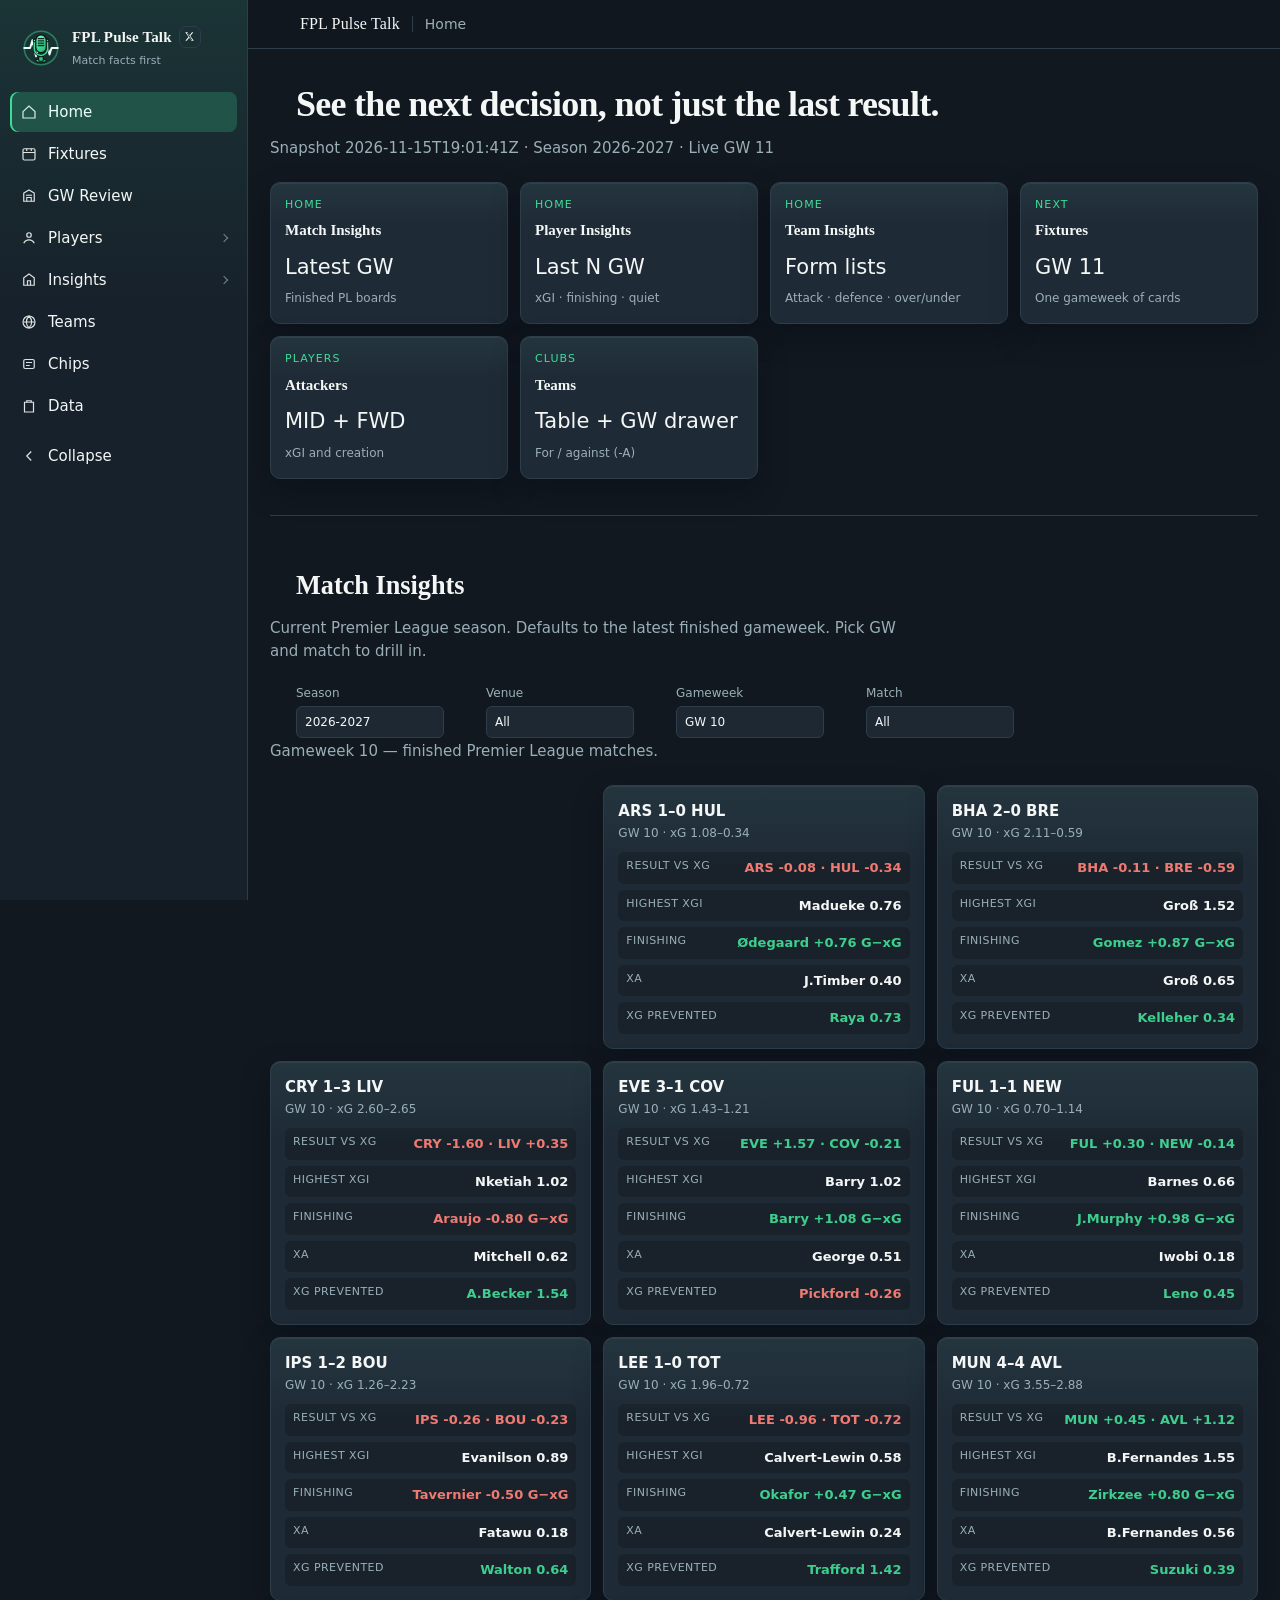
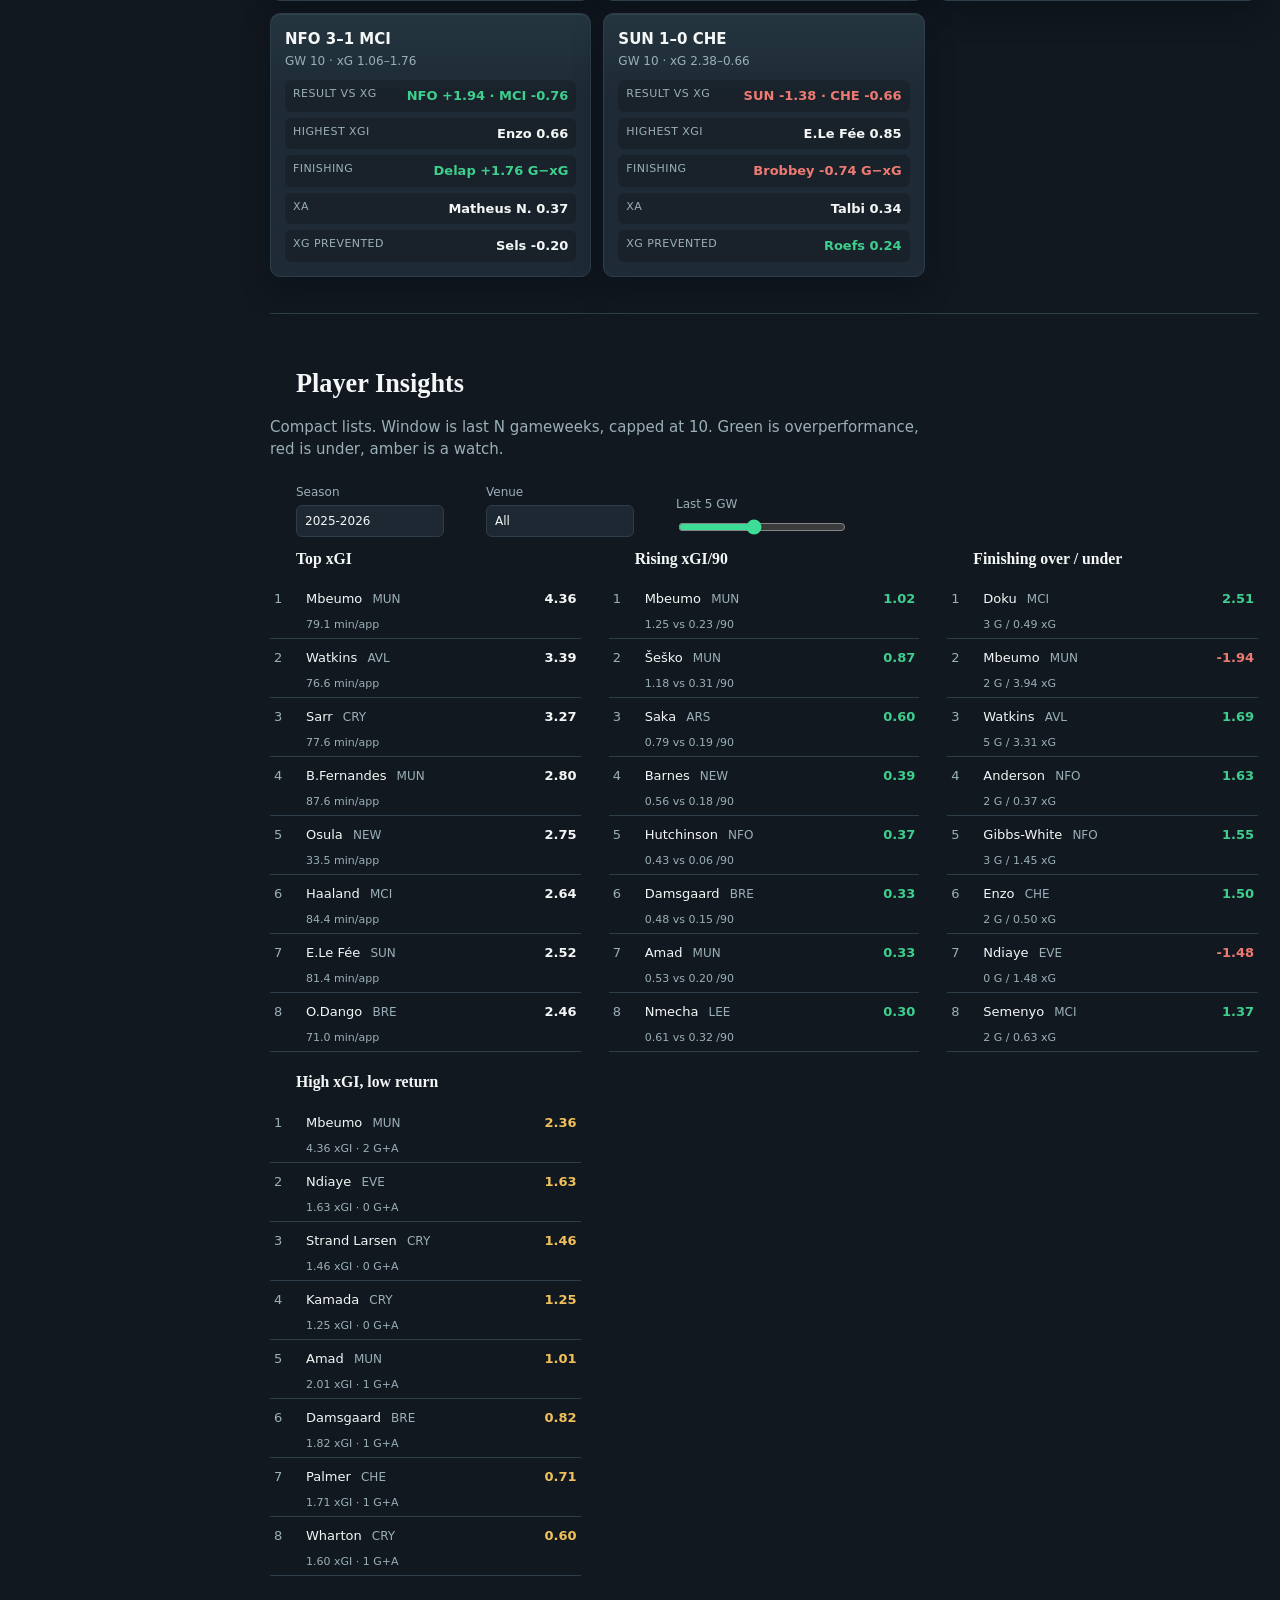
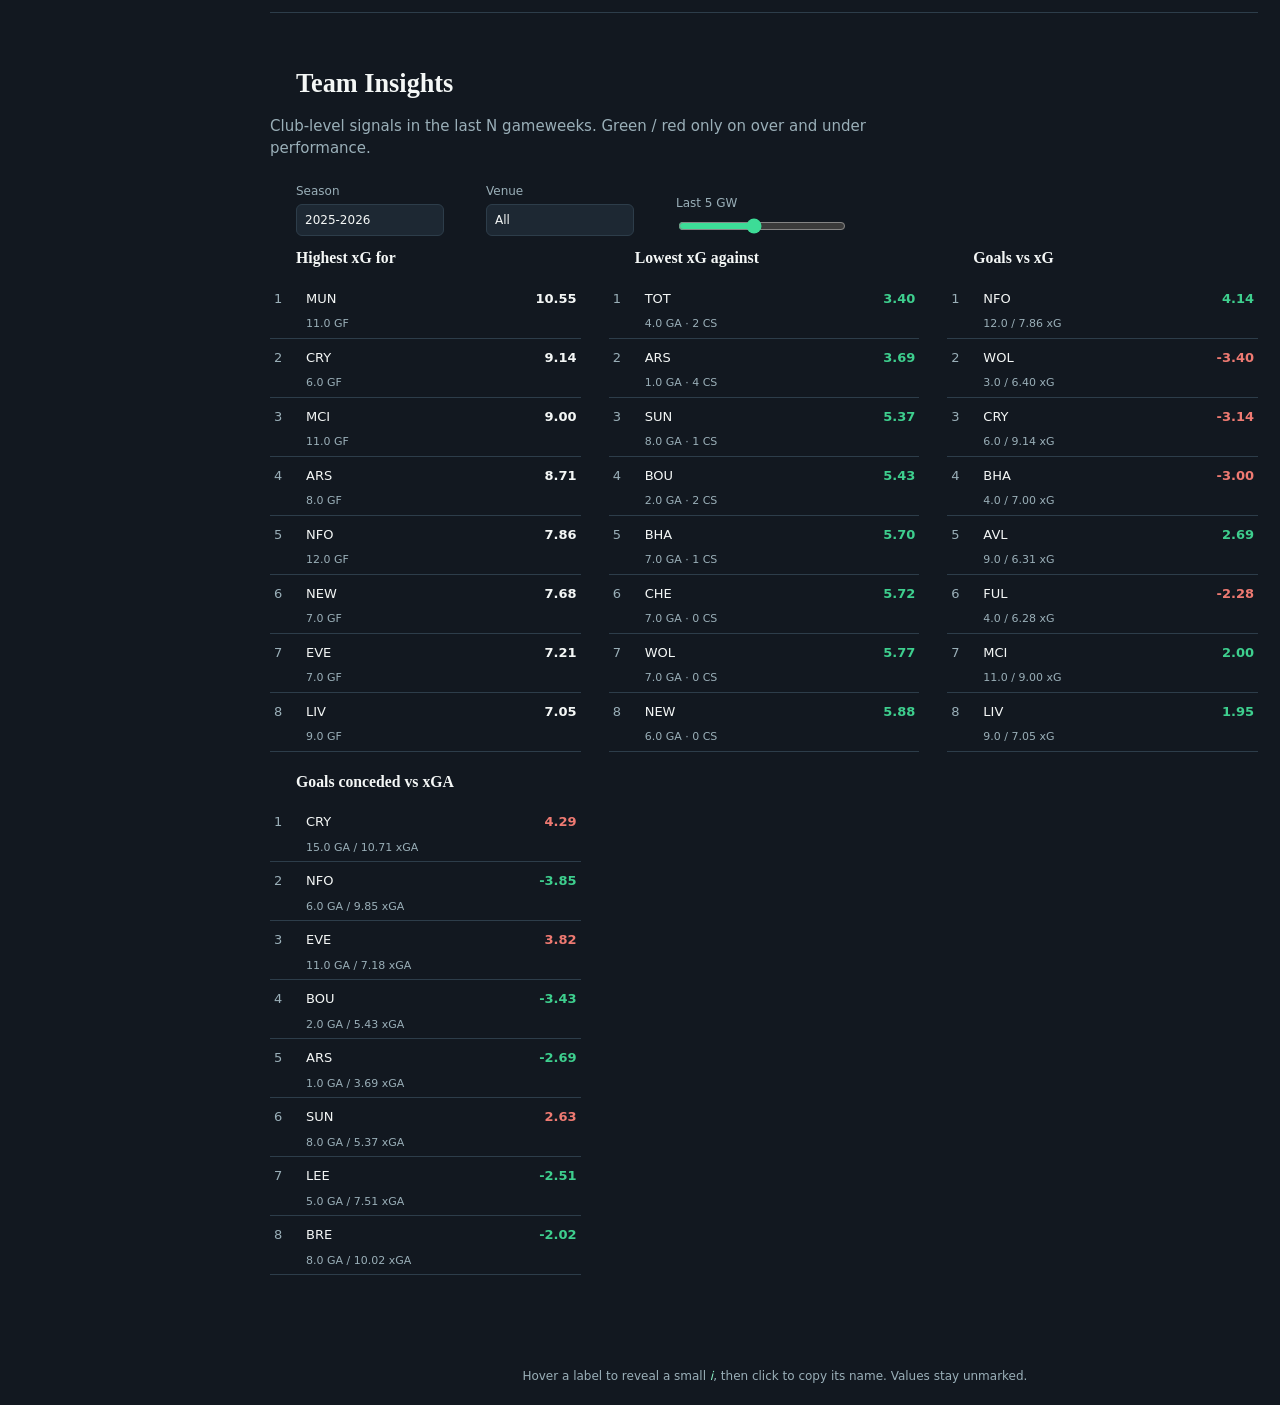
==== commit 12d44a44: "GW10 refresh" ====
--- a/web/index.html
+++ b/web/index.html
@@ -9,7 +9,7 @@
   <link rel="preconnect" href="https://fonts.googleapis.com" />
   <link rel="preconnect" href="https://fonts.gstatic.com" crossorigin />
   <link href="https://fonts.googleapis.com/css2?family=Roboto:wght@400;500;600&display=swap" rel="stylesheet" />
-  <link rel="stylesheet" href="./styles.css?v=41" />
+  <link rel="stylesheet" href="./styles.css?v=42" />
   <link rel="stylesheet" href="./understat-shots.css?v=20" />
 </head>
 <body>
@@ -102,6 +102,14 @@
             <a class="nav-link" href="#insights-understat" data-page="insights-understat" data-name="nav.insights.understat">
               <svg viewBox="0 0 24 24" aria-hidden="true"><rect x="4" y="4" width="7" height="7" rx="1.2" fill="none" stroke="currentColor" stroke-width="1.6"/><rect x="13" y="4" width="7" height="4" rx="1.2" fill="none" stroke="currentColor" stroke-width="1.6"/><rect x="13" y="10" width="7" height="10" rx="1.2" fill="none" stroke="currentColor" stroke-width="1.6"/><rect x="4" y="13" width="7" height="7" rx="1.2" fill="none" stroke="currentColor" stroke-width="1.6"/></svg>
               <span>Understat</span>
+            </a>
+            <a class="nav-link" href="#insights-sofascore" data-page="insights-sofascore" data-name="nav.insights.sofascore">
+              <svg viewBox="0 0 24 24" aria-hidden="true"><rect x="4" y="4" width="7" height="7" rx="1.2" fill="none" stroke="currentColor" stroke-width="1.6"/><rect x="13" y="4" width="7" height="4" rx="1.2" fill="none" stroke="currentColor" stroke-width="1.6"/><rect x="13" y="10" width="7" height="10" rx="1.2" fill="none" stroke="currentColor" stroke-width="1.6"/><rect x="4" y="13" width="7" height="7" rx="1.2" fill="none" stroke="currentColor" stroke-width="1.6"/></svg>
+              <span>SofaScore</span>
+            </a>
+            <a class="nav-link" href="#insights-sofascore-sides" data-page="insights-sofascore-sides" data-name="nav.insights.sofascore_sides">
+              <svg viewBox="0 0 24 24" aria-hidden="true"><rect x="4" y="5" width="16" height="14" rx="1.5" fill="none" stroke="currentColor" stroke-width="1.6"/><path d="M9.3 5v14M14.7 5v14" fill="none" stroke="currentColor" stroke-width="1.4"/></svg>
+              <span>SofaScore sides</span>
             </a>
             <a class="nav-link" href="#insights-fpl-treemap" data-page="insights-fpl-treemap" data-name="nav.insights.fpl_treemap">
               <svg viewBox="0 0 24 24" aria-hidden="true"><rect x="4" y="4" width="9" height="7" rx="1.2" fill="none" stroke="currentColor" stroke-width="1.6"/><rect x="15" y="4" width="5" height="12" rx="1.2" fill="none" stroke="currentColor" stroke-width="1.6"/><rect x="4" y="13" width="9" height="7" rx="1.2" fill="none" stroke="currentColor" stroke-width="1.6"/><rect x="15" y="18" width="5" height="2" rx="1" fill="currentColor"/></svg>
@@ -404,6 +412,121 @@
           </div>
         </section>
 
+        <section class="page" id="page-insights-sofascore" hidden>
+          <div class="page-head">
+            <div class="name-row" data-name="insights.sofascore.title"><h1>SofaScore</h1></div>
+            <p class="lede">How teams create and concede shots on SofaScore — situation mix and match clock. Parallel to Understat; numbers are never mixed. No last-action or attack tempo (SofaScore does not publish them).</p>
+          </div>
+          <div class="us-shots ss-shots" id="ss-shots-root">
+            <nav class="views" aria-label="Views" data-name="ss.shots.views">
+              <button type="button" class="view on" data-view="treemap" data-name="ss.shots.views.treemap">Player treemap</button>
+              <button type="button" class="view" data-view="situation" data-name="ss.shots.views.situation">Situation matrix</button>
+              <button type="button" class="view" data-view="against" data-name="ss.shots.views.against">Against (defence)</button>
+              <button type="button" class="view" data-view="timing" data-name="ss.shots.views.timing">Match timing</button>
+            </nav>
+
+            <section class="controls" aria-label="Filters" data-name="ss.shots.controls">
+              <div class="controls-main">
+                <div class="controls-body">
+                  <div class="filters-row">
+                    <div class="field-stack" data-name="ss.shots.controls.season_stack">
+                      <label class="field field-eq" data-name="ss.shots.controls.season">
+                        <span>Season</span>
+                        <select id="ss-season"></select>
+                      </label>
+                      <label class="check shot-only" data-name="ss.shots.controls.per90">
+                        <input type="checkbox" id="ss-per90" />
+                        <span>Per 90</span>
+                      </label>
+                      <label class="check shot-only" data-name="ss.shots.controls.min45">
+                        <input type="checkbox" id="ss-min45" />
+                        <span>45+ mins</span>
+                      </label>
+                    </div>
+                    <label class="field field-eq shot-only" data-name="ss.shots.controls.metric">
+                      <span id="ss-metric-label">Metric</span>
+                      <select id="ss-metric">
+                        <option value="xg">xG</option>
+                        <option value="shots">Shots</option>
+                        <option value="sot">Shots on target</option>
+                        <option value="xa">xA_sf</option>
+                      </select>
+                    </label>
+                    <div class="field field-eq shot-only" data-name="ss.shots.controls.situations">
+                      <span>Situations</span>
+                      <div class="ms-drop" id="ss-situations-drop">
+                        <button type="button" class="ms-toggle" id="ss-situations-toggle" aria-expanded="false">All situations</button>
+                        <div class="ms-menu" id="ss-situations-menu" hidden></div>
+                      </div>
+                    </div>
+                    <label class="field field-eq shot-only" id="ss-against-dim-wrap" data-name="ss.shots.controls.against_split" hidden>
+                      <span>Against split</span>
+                      <select id="ss-against-dim">
+                        <option value="situation">Situation</option>
+                      </select>
+                    </label>
+                    <label class="field field-eq context-metric" id="ss-timing-metric-wrap" data-name="ss.shots.controls.timing_metric">
+                      <span>Metric</span>
+                      <select id="ss-timing-metric">
+                        <option value="G">G — Goals scored</option>
+                        <option value="xG">xG — Expected goals</option>
+                        <option value="Sh">Sh — Shots taken</option>
+                        <option value="ShC">ShC — Shots conceded</option>
+                        <option value="GC">GC — Goals conceded</option>
+                        <option value="xGC">xGC — Expected goals against</option>
+                      </select>
+                    </label>
+                    <div class="field timing-gw-only" id="ss-timing-gw-wrap" data-name="ss.shots.controls.timing_gw">
+                      <span>Gameweeks</span>
+                      <div class="timing-gw" id="ss-timing-gw">
+                        <span class="timing-gw-label" id="ss-timing-gw-label">GW 1–38</span>
+                        <div class="range-2" id="ss-gw-range"></div>
+                      </div>
+                    </div>
+                    <div class="field field-teams" data-name="ss.shots.controls.teams">
+                      <span>Teams</span>
+                      <div id="ss-team-pills" class="pills pills-teams"></div>
+                    </div>
+                  </div>
+                </div>
+                <div class="team-actions">
+                  <button type="button" class="ghost" id="ss-top-teams" data-name="ss.shots.controls.top_teams">Top 10</button>
+                  <button type="button" class="ghost" id="ss-all-teams" data-name="ss.shots.controls.all_teams">All teams</button>
+                  <button type="button" class="ghost" id="ss-help-open" data-name="ss.shots.controls.definitions">Definitions</button>
+                </div>
+              </div>
+            </section>
+
+            <p class="status" id="ss-status" data-name="ss.shots.status"></p>
+            <div id="ss-chart" class="chart" role="img" aria-label="SofaScore shot creation visualization" data-name="ss.shots.chart.treemap"></div>
+            <div id="ss-matrix" class="matrix" hidden data-name="ss.shots.chart.matrix"></div>
+            <div id="ss-timing" class="timing-board" hidden data-name="ss.shots.chart.timing"></div>
+            <p class="footnote" id="ss-footnote" data-name="ss.shots.footnote"></p>
+            <div class="chart-dl-row">
+              <button type="button" class="chart-dl" id="ss-chart-dl" data-name="ss.shots.export">Download chart</button>
+            </div>
+
+            <aside id="ss-drawer" class="drawer" hidden data-name="ss.shots.drawer">
+              <div class="drawer-head">
+                <h2 id="ss-drawer-title">Team</h2>
+                <button type="button" class="ghost" id="ss-drawer-close">Close</button>
+              </div>
+              <div id="ss-drawer-body" data-name="ss.shots.drawer.body"></div>
+            </aside>
+
+            <dialog id="ss-defs" data-name="ss.shots.defs">
+              <form method="dialog" class="defs-card">
+                <header>
+                  <h2>How to read this</h2>
+                  <button value="close" class="ghost">Close</button>
+                </header>
+                <div id="ss-defs-body"></div>
+              </form>
+            </dialog>
+            <div id="ss-tip" class="tip" hidden></div>
+          </div>
+        </section>
+
         <section class="page" id="page-insights-fpl-treemap" hidden>
           <div class="page-head">
             <div class="name-row" data-name="insights.fpl_treemap.title"><h1>FPL player treemap</h1></div>
@@ -683,6 +806,82 @@
                 <button type="button" class="chart-dl" id="side-pitches-dl" data-name="team_sides.pitch.export">Download pitches</button>
               </div>
               <div class="fpl-map-tip" id="side-tip" hidden></div>
+            </section>
+          </div>
+        </section>
+
+        <section class="page" id="page-insights-sofascore-sides" hidden>
+          <div class="page-head">
+            <div class="name-row" data-name="insights.sofascore_sides.title"><h1>SofaScore sides</h1></div>
+            <p class="lede">Where SofaScore shots are taken and conceded — Left, Center, Right. x is % from the attacked goal; serving remaps so attack plots toward the top. High Y = Left. Spider stays Opta.</p>
+          </div>
+          <div class="side-ch" id="ss-side-root">
+            <section class="perf-controls" aria-label="SofaScore side filters" data-name="ss.team_sides.controls">
+              <label class="perf-field" data-name="ss.team_sides.controls.season">
+                <span>Season</span>
+                <select id="ss-side-season"></select>
+              </label>
+              <label class="perf-field" data-name="ss.team_sides.controls.metric">
+                <span>Table metric</span>
+                <select id="ss-side-metric">
+                  <option value="shots">Shots</option>
+                  <option value="xg">xG</option>
+                </select>
+              </label>
+              <label class="perf-field" data-name="ss.team_sides.controls.sort_mode">
+                <span>Sort columns by</span>
+                <select id="ss-side-sort-mode">
+                  <option value="value" selected>Value</option>
+                  <option value="pct">%</option>
+                </select>
+              </label>
+              <label class="perf-field" data-name="ss.team_sides.controls.size">
+                <span>Pitch circle size</span>
+                <select id="ss-side-size-metric">
+                  <option value="xg" selected>xG</option>
+                  <option value="equal">Equal</option>
+                </select>
+              </label>
+              <div class="perf-field perf-gw" data-name="ss.team_sides.controls.gw">
+                <span id="ss-side-gw-label">GW 1–38</span>
+                <div class="range-2" id="ss-side-gw-range"></div>
+              </div>
+            </section>
+            <p class="perf-status" id="ss-side-status" data-name="ss.team_sides.status"></p>
+            <div class="side-ch-chart" id="ss-side-chart" data-name="ss.team_sides.chart"></div>
+            <div class="chart-dl-row">
+              <button type="button" class="chart-dl" id="ss-side-chart-dl" data-name="ss.team_sides.export">Download chart</button>
+            </div>
+            <section class="side-pitch-compare" aria-label="Pitch compare" data-name="ss.team_sides.pitch">
+              <div class="name-row"><h2>Pitch compare</h2></div>
+              <p class="lede side-pitch-lede">SofaScore coordinates: x from the attacked goal (0 = close), remapped to plot attack ↑. Y 0–100, high Y = Left. Circle size = SofaScore xG. Centre spider = Opta for the same GW window.</p>
+              <div class="side-pitches side-pitches--trio" id="ss-side-pitches">
+                <div class="side-pitch-col" data-name="ss.team_sides.pitch.team_a">
+                  <label class="perf-field">
+                    <span>Team A</span>
+                    <select id="ss-side-team-a"></select>
+                  </label>
+                  <div class="side-pitch" data-pitch="a" role="img" aria-label="Team A pitch"></div>
+                </div>
+                <div class="side-radar-col" data-name="ss.team_sides.pitch.radar">
+                  <div class="side-radar-head">
+                    <span>Compare</span>
+                    <button type="button" class="chart-dl" id="ss-side-radar-dl" data-name="ss.team_sides.pitch.radar.export">Download spider</button>
+                  </div>
+                  <div class="side-radar" id="ss-side-radar" role="img" aria-label="Team A vs Team B spider chart"></div>
+                </div>
+                <div class="side-pitch-col" data-name="ss.team_sides.pitch.team_b">
+                  <label class="perf-field">
+                    <span>Team B</span>
+                    <select id="ss-side-team-b"></select>
+                  </label>
+                  <div class="side-pitch" data-pitch="b" role="img" aria-label="Team B pitch"></div>
+                </div>
+              </div>
+              <div class="chart-dl-row">
+                <button type="button" class="chart-dl" id="ss-side-pitches-dl" data-name="ss.team_sides.pitch.export">Download pitches</button>
+              </div>
+              <div class="fpl-map-tip" id="ss-side-tip" hidden></div>
             </section>
           </div>
         </section>
@@ -840,12 +1039,14 @@
   <script src="./chart-export.js?v=6"></script>
   <script src="./team-colors.js?v=4"></script>
   <script src="./understat-shots.js?v=22"></script>
+  <script src="./sofascore-shots.js?v=2"></script>
   <script src="./fpl-treemap.js?v=16"></script>
   <script src="./player-performance.js?v=21"></script>
   <script src="./finishing.js?v=5"></script>
   <script src="./team-sides.js?v=9"></script>
+  <script src="./sofascore-sides.js?v=1"></script>
   <script src="./fixture-proof.js?v=4"></script>
   <script src="./gw-review.js?v=10"></script>
-  <script type="module" src="./app.js?v=20"></script>
+  <script type="module" src="./app.js?v=21"></script>
 </body>
 </html>
--- a/web/styles.css
+++ b/web/styles.css
@@ -154,7 +154,7 @@
   border-left: 1px solid var(--line);
   transition: max-height 240ms var(--ease);
 }
-.nav-block.is-open .nav-kids { max-height: 360px; }
+.nav-block.is-open .nav-kids { max-height: 520px; }
 .nav-kids .nav-link { min-height: 36px; font-size: 14px; }
 .nav-kids .nav-link svg, .nav-kids .nav-dot { width: 16px; height: 16px; flex-basis: 16px; opacity: 0.8; }
 #sidebar-collapse { margin-top: 8px; }
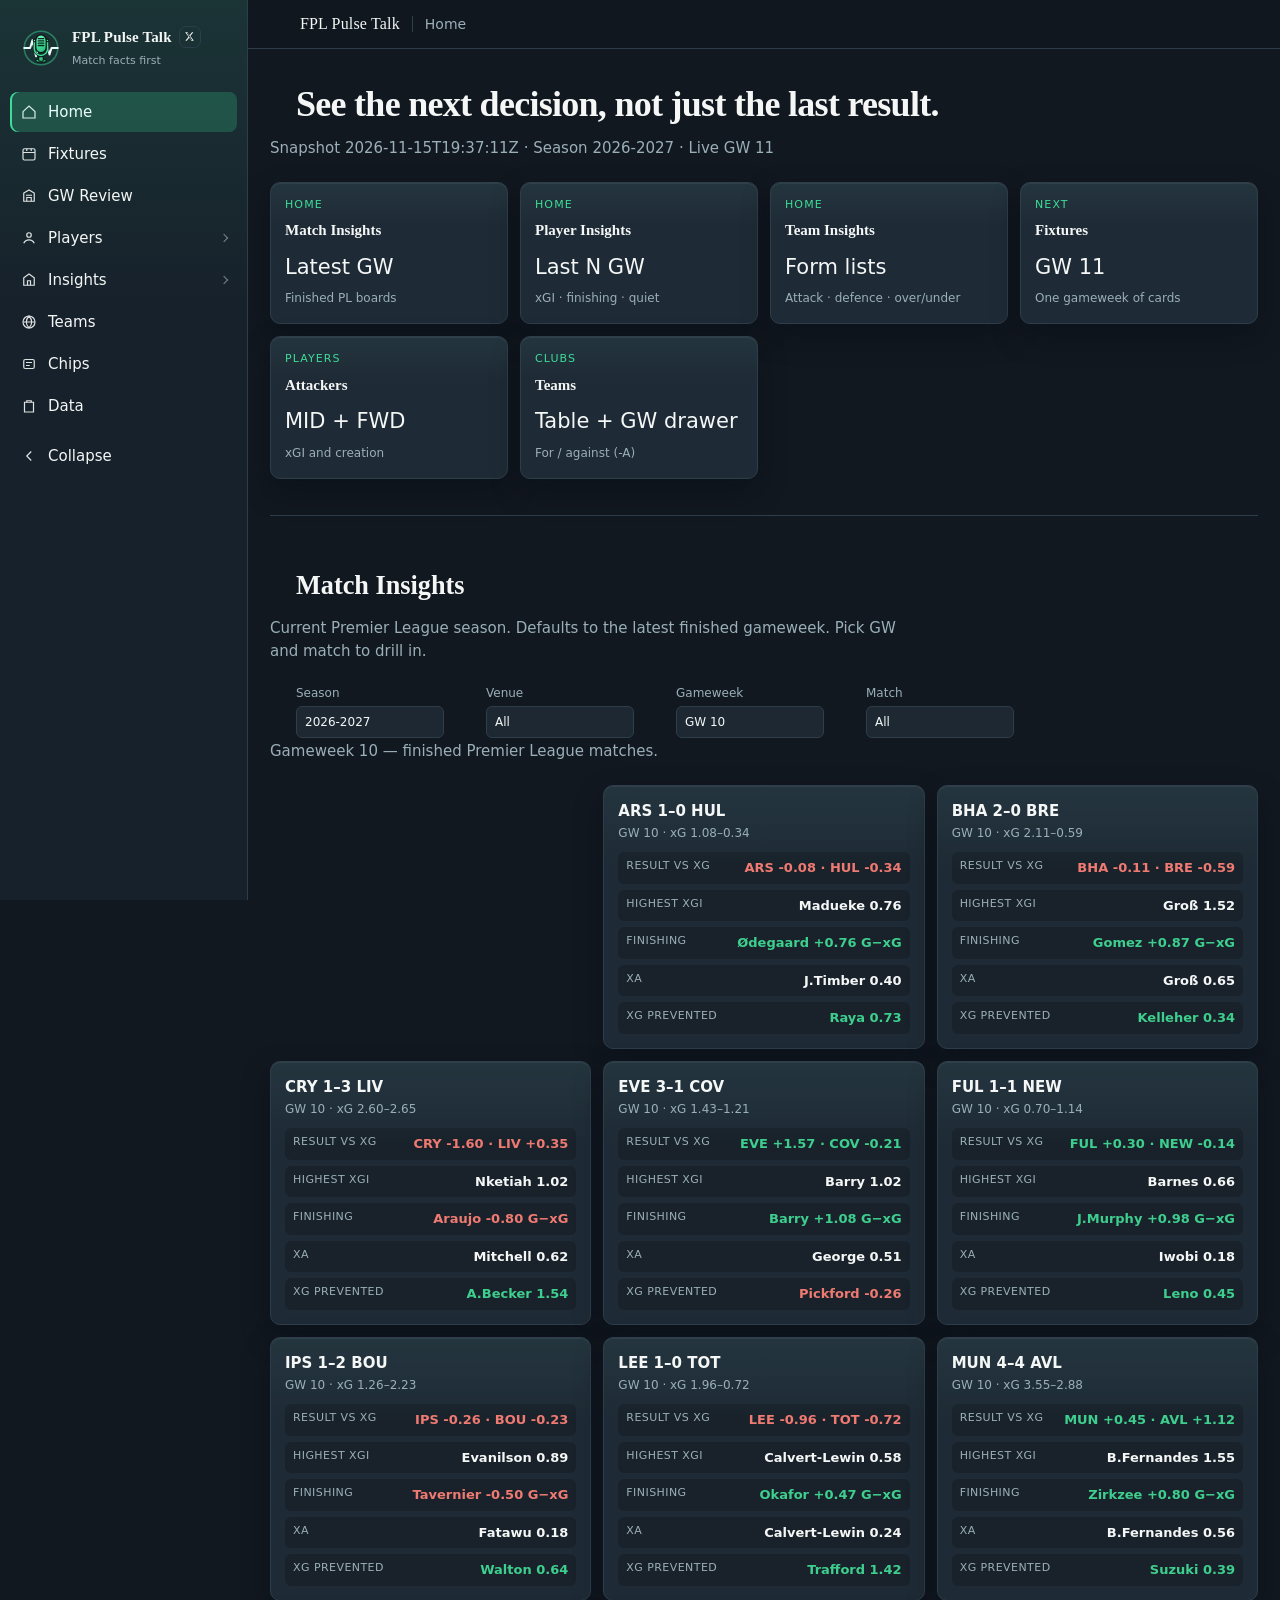
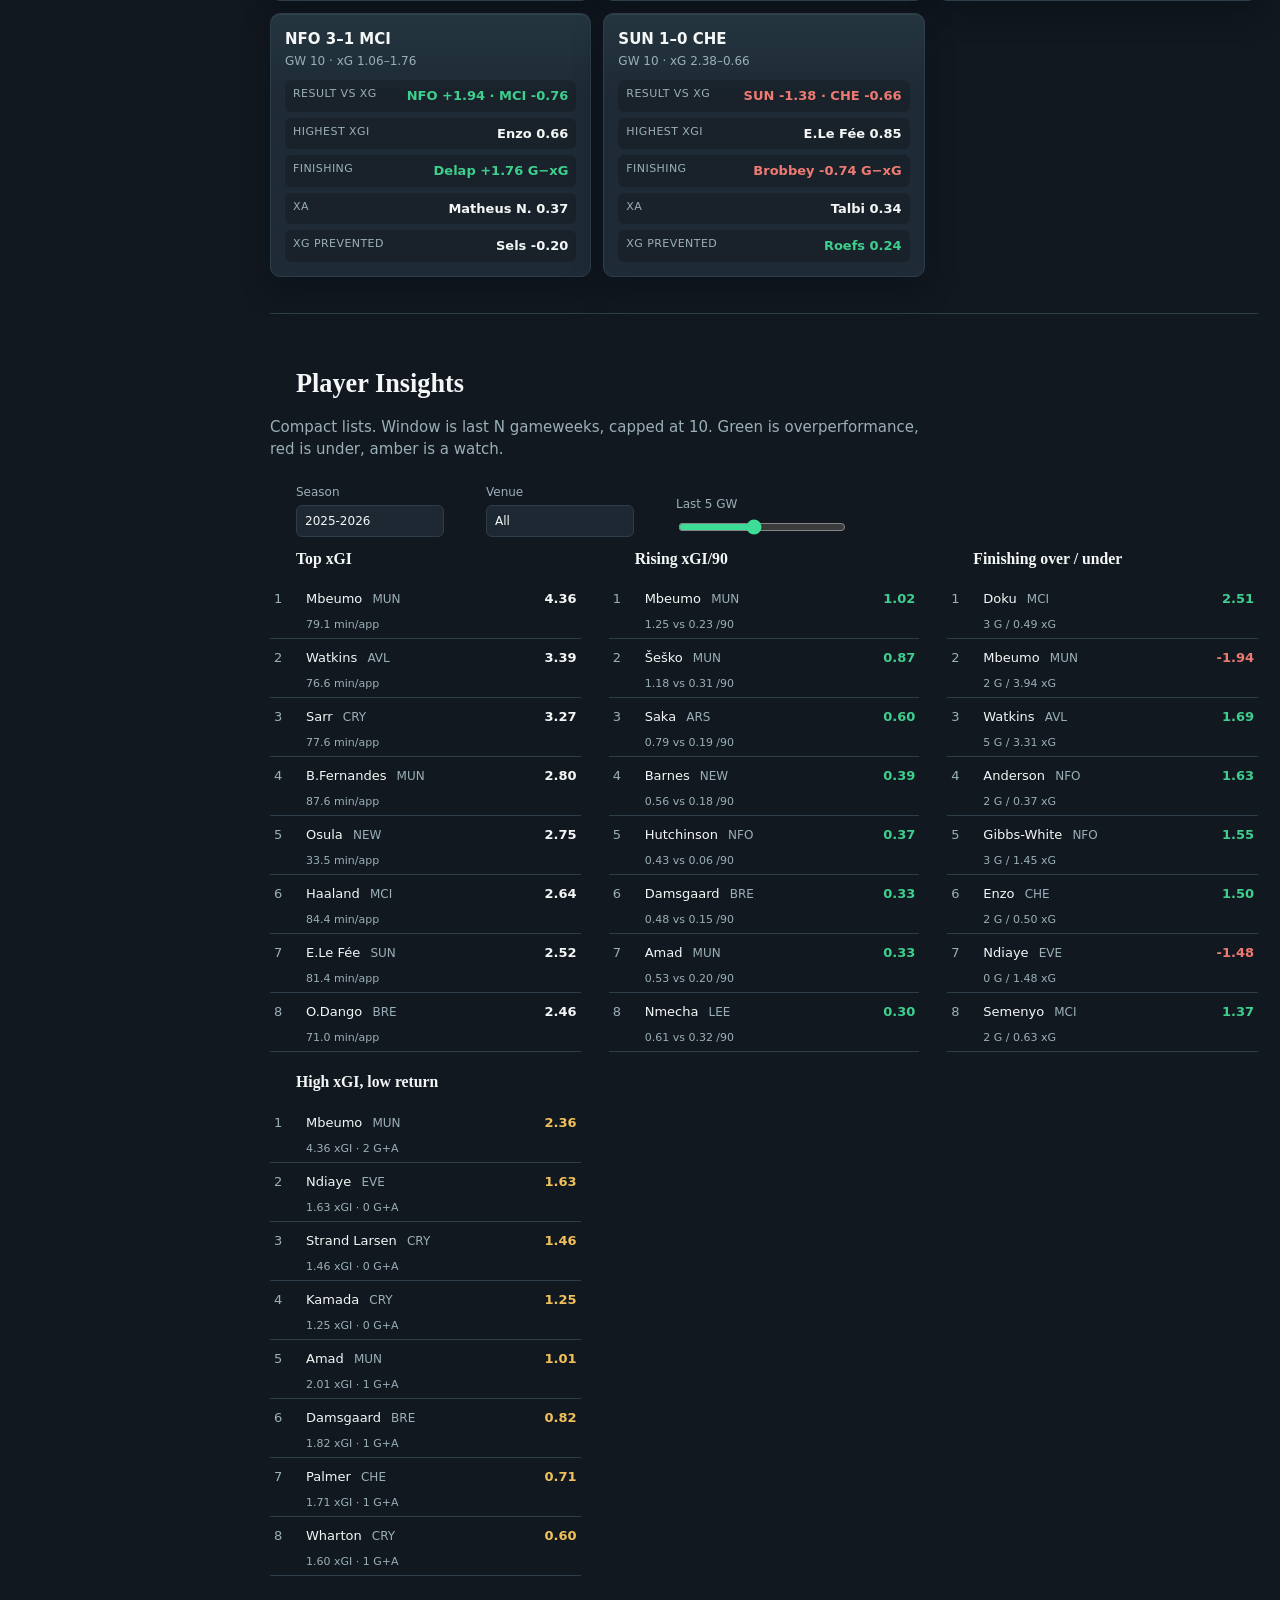
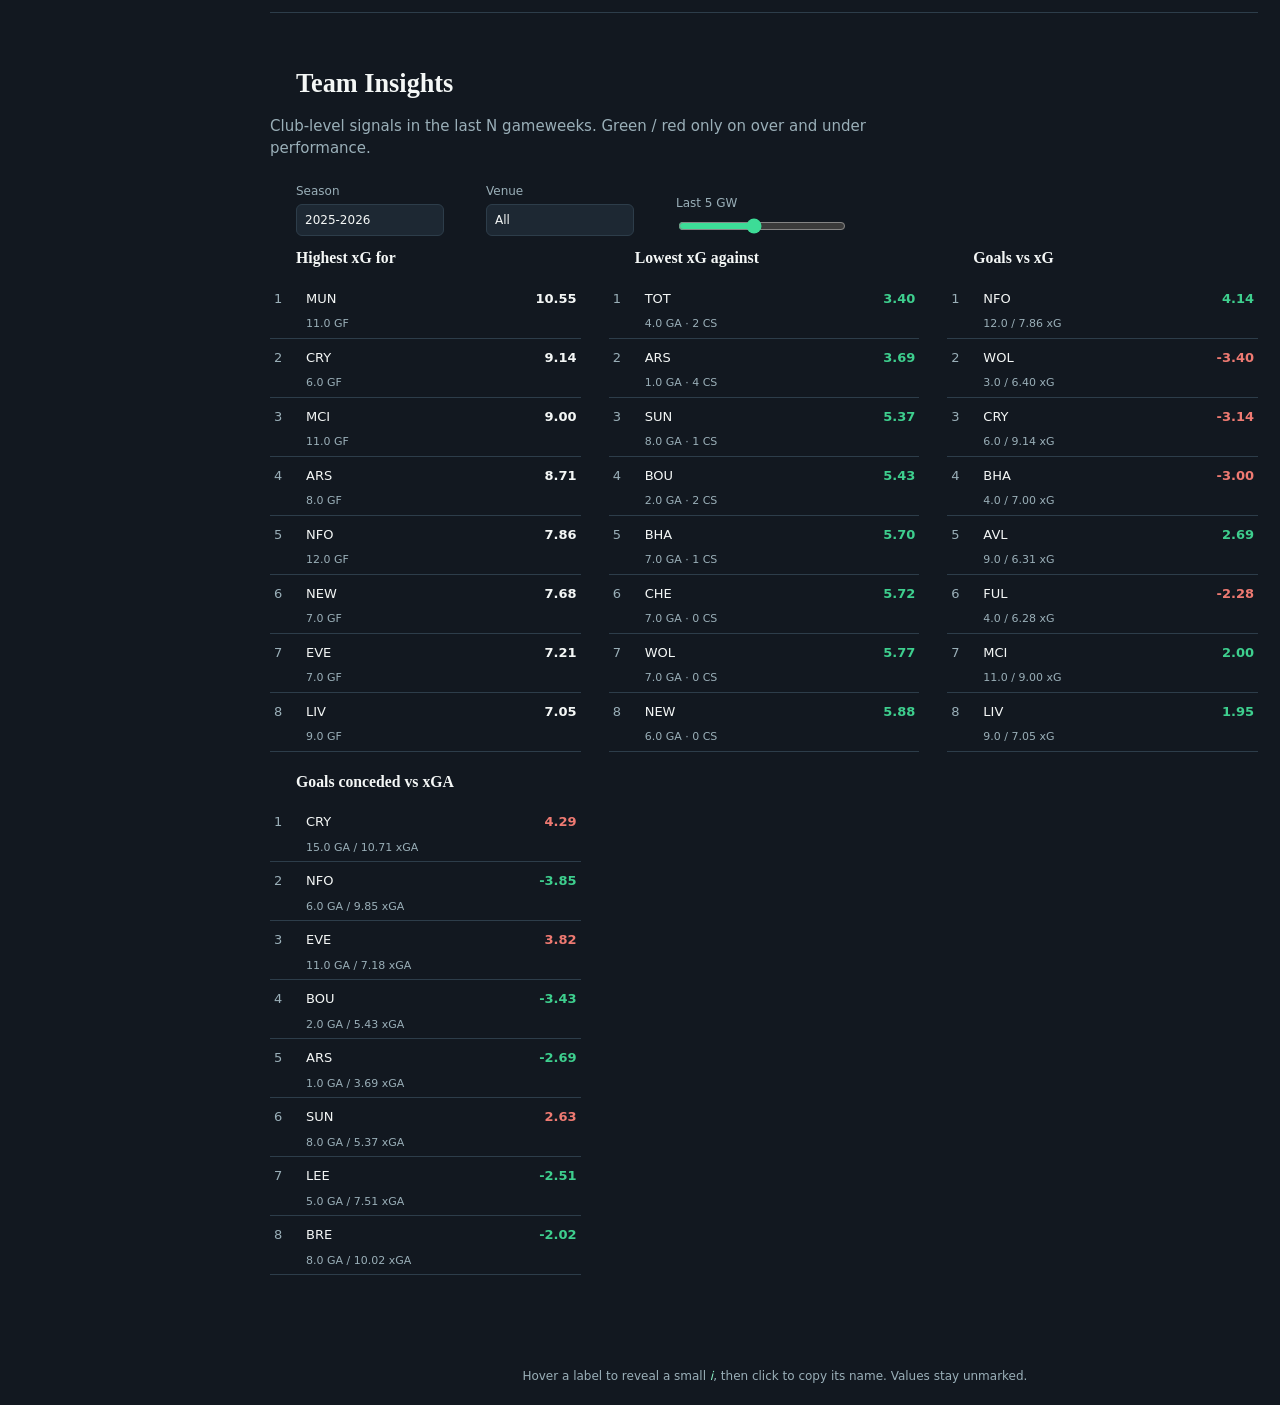
==== commit bc5b5081: "GW10+sofa score integration" ====
--- a/web/index.html
+++ b/web/index.html
@@ -1039,14 +1039,14 @@
   <script src="./chart-export.js?v=6"></script>
   <script src="./team-colors.js?v=4"></script>
   <script src="./understat-shots.js?v=22"></script>
-  <script src="./sofascore-shots.js?v=2"></script>
+  <script src="./sofascore-shots.js?v=3"></script>
   <script src="./fpl-treemap.js?v=16"></script>
-  <script src="./player-performance.js?v=21"></script>
+  <script src="./player-performance.js?v=23"></script>
   <script src="./finishing.js?v=5"></script>
   <script src="./team-sides.js?v=9"></script>
   <script src="./sofascore-sides.js?v=1"></script>
   <script src="./fixture-proof.js?v=4"></script>
   <script src="./gw-review.js?v=10"></script>
-  <script type="module" src="./app.js?v=21"></script>
+  <script type="module" src="./app.js?v=23"></script>
 </body>
 </html>
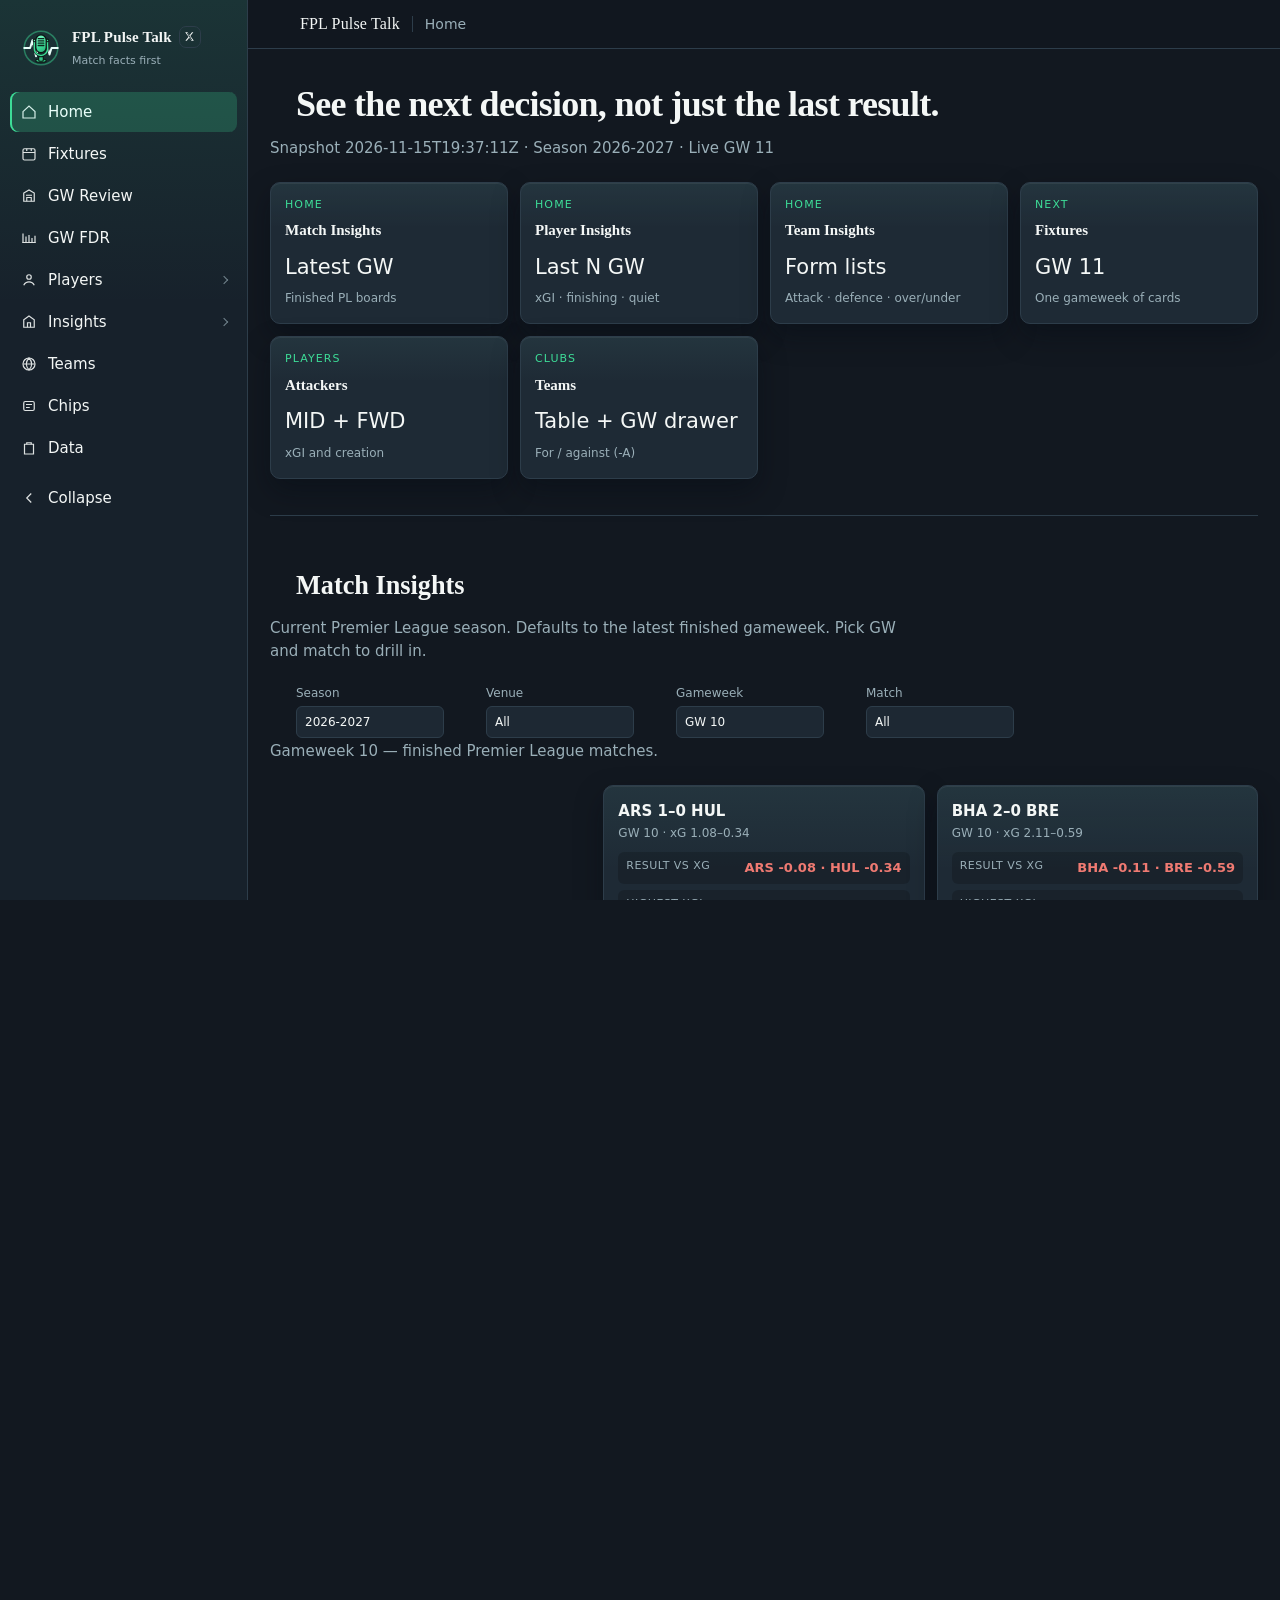
==== commit bcd6d910: "GW FDR added" ====
--- a/web/index.html
+++ b/web/index.html
@@ -9,7 +9,7 @@
   <link rel="preconnect" href="https://fonts.googleapis.com" />
   <link rel="preconnect" href="https://fonts.gstatic.com" crossorigin />
   <link href="https://fonts.googleapis.com/css2?family=Roboto:wght@400;500;600&display=swap" rel="stylesheet" />
-  <link rel="stylesheet" href="./styles.css?v=42" />
+  <link rel="stylesheet" href="./styles.css?v=54" />
   <link rel="stylesheet" href="./understat-shots.css?v=20" />
 </head>
 <body>
@@ -70,6 +70,10 @@
         <a href="#gw-review" class="nav-link" data-page="gw-review" data-name="nav.gw_review">
           <svg viewBox="0 0 24 24" aria-hidden="true"><path d="M5 19V8l7-4 7 4v11H5z" fill="none" stroke="currentColor" stroke-width="1.6"/><path d="M9 19v-5h6v5" fill="none" stroke="currentColor" stroke-width="1.5"/><path d="M8 11h8" fill="none" stroke="currentColor" stroke-width="1.4"/></svg>
           <span>GW Review</span>
+        </a>
+        <a href="#gw-fdr" class="nav-link" data-page="gw-fdr" data-name="nav.gw_fdr">
+          <svg viewBox="0 0 24 24" aria-hidden="true"><path d="M4 18V6M8 18V10M12 18V8M16 18V12M20 18V9" fill="none" stroke="currentColor" stroke-width="1.6"/><path d="M3 18h18" fill="none" stroke="currentColor" stroke-width="1.4"/></svg>
+          <span>GW FDR</span>
         </a>
         <div class="nav-block" data-group="players" data-name="nav.players">
           <button type="button" class="nav-link nav-parent" data-page="players">
@@ -250,7 +254,7 @@
         <section class="page" id="page-gw-review" hidden>
           <div class="page-head">
             <div class="name-row" data-name="gw_review.title"><h1>GW Review</h1></div>
-            <p class="lede">FPL snapshot for one gameweek — points, attack, defence, and a pitch XI. Each card has its own download for X / Twitter.</p>
+            <p class="lede">FPL snapshot for one gameweek — points, attack, defence, and a pitch XI. Each card downloads as a phone-friendly 9:15 image.</p>
           </div>
           <div class="gwrev" id="gwrev-root">
             <section class="perf-controls" aria-label="GW Review filters" data-name="gw_review.controls">
@@ -993,10 +997,42 @@
           </div>
         </section>
 
+        <section class="page" id="page-gw-fdr" hidden>
+          <div class="page-head">
+            <div class="name-row" data-name="gw_fdr.title"><h1>GW FDR</h1></div>
+            <p class="lede">Future gameweeks — goals or clean sheets? Season outlook train (Firewire / Frost / Shield) sits above; fixture cards below use the GW controls.</p>
+          </div>
+          <div class="gwfdr" id="gwfdr-root" data-name="gw_fdr.root">
+            <p class="perf-status" id="gwfdr-status" data-name="gw_fdr.status"></p>
+            <section class="perf-controls" aria-label="GW FDR filters" data-name="gw_fdr.controls">
+              <label class="perf-field" data-name="gw_fdr.controls.gw">
+                <span>Gameweek</span>
+                <select id="gwfdr-gw"></select>
+              </label>
+              <label class="perf-field gwfdr-lastn" data-name="gw_fdr.controls.last_n">
+                <span>Last <strong id="gwfdr-lastn-val">—</strong> finished GWs</span>
+                <input type="range" id="gwfdr-lastn" min="1" max="10" step="1" value="10" />
+              </label>
+              <label class="perf-field gwfdr-toggle" data-name="gw_fdr.controls.per_match">
+                <input type="checkbox" id="gwfdr-per-match" />
+                <span>Per match</span>
+              </label>
+            </section>
+            <div id="gwfdr-season-board" data-name="gw_fdr.season"></div>
+            <div id="gwfdr-gw-score" data-name="gw_fdr.score"></div>
+            <div class="name-row gwfdr-fx-head">
+              <h2 id="gwfdr-fx-title">Fixtures</h2>
+              <button type="button" class="chart-dl" id="gwfdr-fx-dl" data-name="gw_fdr.fixtures.export">Download</button>
+            </div>
+            <div id="gwfdr-fixtures" data-name="gw_fdr.fixtures"></div>
+            <div class="fpl-map-tip gwfdr-tip" id="gwfdr-tip" hidden></div>
+          </div>
+        </section>
+
         <section class="page" id="page-teams" hidden>
           <div class="page-head">
             <div class="name-row" data-name="teams.title"><h1>Teams</h1></div>
-            <p class="lede">Last N or an exact GW range. Against metrics use the -A suffix (e.g. SoT-A). Click a team for gameweek rows with opponent.</p>
+            <p class="lede">Last N or an exact GW range. Attack metrics sit left; Defence (-A) metrics sit right. Click a team for gameweek rows with opponent.</p>
           </div>
           <div id="teams-root"></div>
         </section>
@@ -1036,7 +1072,7 @@
   </div>
   <script src="./vendor/d3.min.js"></script>
   <script src="./dual-range.js?v=1"></script>
-  <script src="./chart-export.js?v=6"></script>
+  <script src="./chart-export.js?v=9"></script>
   <script src="./team-colors.js?v=4"></script>
   <script src="./understat-shots.js?v=22"></script>
   <script src="./sofascore-shots.js?v=3"></script>
@@ -1046,7 +1082,8 @@
   <script src="./team-sides.js?v=9"></script>
   <script src="./sofascore-sides.js?v=1"></script>
   <script src="./fixture-proof.js?v=4"></script>
-  <script src="./gw-review.js?v=10"></script>
-  <script type="module" src="./app.js?v=23"></script>
+  <script src="./gw-review.js?v=12"></script>
+  <script src="./gw-fdr.js?v=12"></script>
+  <script type="module" src="./app.js?v=24"></script>
 </body>
 </html>
--- a/web/styles.css
+++ b/web/styles.css
@@ -23,9 +23,12 @@
 
 * { box-sizing: border-box; }
 html, body { margin: 0; height: 100%; background: var(--bg); color: var(--ink); font: 15px/1.5 var(--font); }
+html { overflow-x: hidden; }
 body {
   background-image: var(--grain);
   background-blend-mode: multiply;
+  overflow-x: hidden;
+  max-width: 100%;
 }
 a { color: var(--accent-2); text-decoration: none; }
 a:hover { text-decoration: underline; }
@@ -170,7 +173,7 @@
 .app.is-collapsed .nav-link { justify-content: center; padding-inline: 0; }
 .app.is-collapsed #sidebar-collapse svg { transform: rotate(180deg); }
 
-.workspace { min-width: 0; background: var(--bg); }
+.workspace { min-width: 0; max-width: 100%; overflow-x: hidden; background: var(--bg); }
 .topbar {
   position: sticky; top: 0; z-index: 20;
   display: flex; align-items: center; gap: 12px;
@@ -184,7 +187,7 @@
 .topbar-title { margin: 0; color: var(--muted); font-size: 14px; }
 #sidebar-open { display: none; }
 
-main { max-width: 1240px; margin: 0 auto; padding: 28px 22px 72px; }
+main { width: 100%; max-width: 1240px; min-width: 0; margin: 0 auto; padding: 28px 22px 72px; }
 .page { animation: rise 280ms var(--ease); }
 @keyframes rise { from { opacity: 0; transform: translateY(6px); } to { opacity: 1; transform: none; } }
 .page-head h1 { font-family: var(--serif); font-size: clamp(1.7rem, 3vw, 2.4rem); margin: 0 0 8px; letter-spacing: -0.02em; font-weight: 600; }
@@ -582,6 +585,330 @@
 .data-table th:first-child { background: var(--paper); }
 .data-table td.sticky { background: var(--bg-2); }
 .data-table th.sorted { color: var(--accent-2); }
+.data-table--sections th.section-band-cell {
+  text-align: center; font-size: 11px; letter-spacing: 0.06em; text-transform: uppercase;
+  font-weight: 700; color: var(--muted); cursor: default; padding-top: 10px; padding-bottom: 4px;
+  border-bottom: 1px solid var(--line);
+}
+.data-table--sections .col-attack,
+.data-table--sections th.col-attack {
+  background: rgba(61, 220, 151, 0.06);
+}
+.data-table--sections .col-defend,
+.data-table--sections th.col-defend {
+  background: rgba(255, 107, 107, 0.07);
+  border-left: 1px solid rgba(255, 107, 107, 0.28);
+}
+.data-table--sections th.section-band-cell.col-attack {
+  background: rgba(61, 220, 151, 0.1); color: #8fd9b4;
+}
+.data-table--sections th.section-band-cell.col-defend {
+  background: rgba(255, 107, 107, 0.1); color: #f0a0a0;
+  border-left: 1px solid rgba(255, 107, 107, 0.28);
+}
+.data-table--sections td.col-attack { background: rgba(61, 220, 151, 0.04); }
+.data-table--sections td.col-defend { background: rgba(255, 107, 107, 0.05); }
+
+/* GW FDR */
+.gwfdr { display: grid; gap: 22px; min-width: 0; max-width: 100%; }
+.gwfdr-toggle { display: flex; align-items: center; gap: 8px; }
+.gwfdr-lastn {
+  display: grid; gap: 6px; min-width: 200px; flex: 1 1 220px;
+}
+.gwfdr-lastn strong { color: var(--ink); font-variant-numeric: tabular-nums; }
+.gwfdr-lastn input[type="range"] {
+  width: min(280px, 100%); accent-color: var(--accent); cursor: pointer;
+}
+.gwfdr-fx-head { justify-content: space-between; flex-wrap: wrap; }
+.gwfdr-toggle input { accent-color: var(--accent); }
+#gwfdr-season-board,
+#gwfdr-gw-score,
+#gwfdr-fixtures {
+  min-width: 0; max-width: 100%;
+}
+/* Keep the bogie train inside the page: board clips, train alone scrolls. */
+#gwfdr-season-board {
+  overflow-x: hidden;
+}
+.gwfdr-train {
+  display: flex; align-items: stretch; gap: 0;
+  box-sizing: border-box;
+  width: 100%; max-width: 100%; min-width: 0;
+  overflow-x: auto; overflow-y: hidden;
+  padding: 10px 4px 14px; scroll-snap-type: x proximity;
+  -webkit-overflow-scrolling: touch;
+}
+.gwfdr-coupler {
+  width: 18px; flex: 0 0 18px; align-self: center; height: 6px;
+  background: linear-gradient(90deg, #4a5560, #6a7680 50%, #4a5560);
+  border-radius: 2px; box-shadow: inset 0 1px 0 rgba(255,255,255,0.15);
+}
+.gwfdr-bogie {
+  position: relative; flex: 0 0 auto; width: 112px; min-height: 148px;
+  display: grid; gap: 5px; align-content: start; justify-items: stretch;
+  padding: 14px 10px 22px; margin: 0; border: 1px solid #3a4650;
+  border-radius: 14px 14px 10px 10px; cursor: pointer; scroll-snap-align: start;
+  background: linear-gradient(180deg, #1a242e 0%, #121a22 70%, #0e151c 100%);
+  color: var(--ink); text-align: center; font: inherit;
+  box-shadow: inset 0 1px 0 rgba(255,255,255,0.06), 0 6px 14px rgba(0,0,0,0.25);
+  transition: border-color 0.15s ease, transform 0.15s ease;
+}
+.gwfdr-bogie:hover, .gwfdr-bogie.is-active {
+  border-color: var(--accent); transform: translateY(-2px);
+}
+.gwfdr-bogie-roof {
+  position: absolute; left: 10px; right: 10px; top: 5px; height: 4px;
+  border-radius: 3px; background: rgba(255,255,255,0.08);
+}
+.gwfdr-bogie-gw {
+  font-weight: 800; font-size: 14px; letter-spacing: 0.02em; margin-top: 4px;
+}
+.gwfdr-bogie-metric {
+  display: flex; justify-content: space-between; align-items: baseline;
+  gap: 6px; padding: 4px 6px; border-radius: 7px; background: rgba(255,255,255,0.04);
+  font-size: 11px;
+}
+.gwfdr-bogie-metric i { font-style: normal; color: var(--muted); font-weight: 600; }
+.gwfdr-bogie-metric b { font-variant-numeric: tabular-nums; font-size: 14px; }
+.gwfdr-bogie-wheels {
+  position: absolute; left: 16px; right: 16px; bottom: 5px;
+  display: flex; justify-content: space-between; pointer-events: none;
+}
+.gwfdr-bogie-wheels i {
+  width: 12px; height: 12px; border-radius: 50%;
+  background: radial-gradient(circle at 35% 35%, #6a7680, #2a323a 70%);
+  border: 1px solid #1a2026; box-shadow: 0 1px 2px rgba(0,0,0,0.4);
+}
+.gwfdr-tip { max-width: 320px; }
+.gwfdr-tip-sec { margin-top: 8px; padding-top: 6px; border-top: 1px solid rgba(255,255,255,0.08); }
+.gwfdr-tip-sec em {
+  display: block; font-style: normal; font-weight: 700; font-size: 11px;
+  letter-spacing: 0.04em; text-transform: uppercase; margin-bottom: 4px;
+}
+.gwfdr-tip-sec--fire em { color: #f0a060; }
+.gwfdr-tip-sec--frost em { color: #9ad0e8; }
+.gwfdr-tip-sec--shield em { color: #7eb8e8; }
+.gwfdr-tip-fx {
+  display: grid; grid-template-columns: 1fr auto 1fr; gap: 6px; align-items: baseline;
+  padding: 2px 0; font-size: 12px;
+}
+.gwfdr-tip-home { text-align: left; }
+.gwfdr-tip-away { text-align: right; }
+.gwfdr-tip-vs { color: var(--muted); font-size: 10px; }
+.gwfdr-tip-empty { color: var(--muted); font-size: 12px; }
+.gwfdr-fire { color: #f0a060; font-weight: 700; }
+.gwfdr-frost { color: #9ad0e8; font-weight: 700; }
+.gwfdr-shield { color: #7eb8e8; font-weight: 700; }
+.gwfdr-legend {
+  list-style: none; margin: 0 0 14px; padding: 0;
+  display: grid; gap: 6px; max-width: 56ch;
+  font-size: 13px; color: var(--muted); line-height: 1.35;
+}
+.gwfdr-legend li { display: block; }
+.lede.gwfdr-lede {
+  display: block; align-items: unset; flex-wrap: unset; gap: unset;
+  max-width: 78ch;
+}
+.gwfdr-score-card {
+  display: grid; gap: 12px; padding: 16px 18px; border: 1px solid var(--line); border-radius: 12px;
+  background: linear-gradient(165deg, #152028 0%, #101820 100%);
+}
+.gwfdr-score-main {
+  display: flex; align-items: center; justify-content: space-between; gap: 14px; flex-wrap: wrap;
+}
+.gwfdr-score-label { font-weight: 700; font-size: 15px; }
+.gwfdr-verdict {
+  font-size: 13px; font-weight: 700; padding: 5px 10px; border-radius: 999px;
+  background: #2a3238; color: #a8b4bc;
+}
+.gwfdr-verdict--hi { background: rgba(61, 220, 151, 0.16); color: #7dffb0; }
+.gwfdr-verdict--lo { background: rgba(255, 107, 107, 0.16); color: #ff8a8a; }
+.gwfdr-verdict--split { background: rgba(240, 176, 96, 0.16); color: #f0b060; }
+.gwfdr-verdict--frost { background: rgba(154, 208, 232, 0.16); color: #9ad0e8; }
+.gwfdr-verdict--eq { background: #2a3238; color: #a8b4bc; }
+.gwfdr-heat-grid { display: grid; gap: 8px; }
+.gwfdr-heat-row {
+  display: grid; grid-template-columns: minmax(140px, 0.9fr) minmax(0, 1.4fr);
+  gap: 10px; align-items: center;
+}
+.gwfdr-heat-label { font-size: 13px; font-weight: 700; }
+.gwfdr-heat-label em {
+  display: block; font-style: normal; font-weight: 600; font-size: 11px; color: var(--muted);
+}
+.gwfdr-heat {
+  position: relative; height: 18px; border-radius: 999px; background: rgba(255,255,255,0.06);
+  overflow: hidden;
+}
+.gwfdr-heat i {
+  display: block; height: 100%; border-radius: inherit; max-width: 100%;
+}
+.gwfdr-heat b {
+  position: absolute; right: 8px; top: 50%; transform: translateY(-50%);
+  font-size: 11px; font-weight: 800; font-variant-numeric: tabular-nums; color: var(--ink);
+}
+.gwfdr-heat--hi i { background: linear-gradient(90deg, #1a3a2a, #3ddc97); }
+.gwfdr-heat--lo i { background: linear-gradient(90deg, #3a1c1c, #ff8a8a); }
+.gwfdr-heat--frost i { background: linear-gradient(90deg, #1e3a4a, #9ad0e8); }
+.gwfdr-score-meta { margin: 0; color: var(--muted); font-size: 13px; }
+.gwfdr-score-meta b { color: var(--ink); }
+.gwfdr-fx-list {
+  display: grid; gap: 10px; min-width: 0; max-width: 100%;
+  align-content: start; justify-items: stretch;
+}
+.gwfdr-fx {
+  display: grid; gap: 8px; align-content: start; justify-items: stretch;
+  grid-template-rows: auto auto;
+  padding: 12px 14px; border: 1px solid var(--line); border-radius: 12px; background: #121a22;
+  min-width: 0; max-width: 100%; height: auto;
+}
+.gwfdr-fx-top {
+  display: flex; align-items: center; gap: 10px; flex-wrap: wrap;
+  min-width: 0;
+}
+.gwfdr-fx-match {
+  display: flex; align-items: baseline; gap: 8px; flex-wrap: wrap;
+  font-size: 15px; line-height: 1.2;
+}
+.gwfdr-fx-match strong { font-weight: 800; }
+.gwfdr-fx-home-name { color: #9ec9f5; }
+.gwfdr-fx-away-name { color: #ff9a9a; }
+.gwfdr-fx-vs { color: var(--muted); font-size: 12px; font-weight: 600; text-transform: lowercase; }
+.gwfdr-fx-body {
+  display: grid; grid-template-columns: 176px minmax(0, 1fr);
+  gap: 12px; align-items: center; min-width: 0;
+}
+.gwfdr-fx-spider {
+  width: 176px; height: 176px; justify-self: start;
+  border-radius: 10px; background: rgba(255,255,255,0.03);
+}
+.gwfdr-fx-spider svg { display: block; width: 100%; height: 100%; }
+.gwfdr-fx-badges {
+  display: flex; gap: 6px; flex-wrap: wrap; align-items: center;
+  align-self: start; height: auto; min-height: 0;
+}
+.gwfdr-badge {
+  display: inline-flex; align-items: center; justify-content: center;
+  flex: 0 0 auto; align-self: center; height: auto; max-height: none;
+  font-size: 10px; font-weight: 700; letter-spacing: 0.04em; text-transform: uppercase;
+  line-height: 1.2; white-space: nowrap;
+  padding: 3px 7px; border-radius: 999px; background: #243038; color: var(--muted);
+}
+/* Larger, phone-readable capture layout for fixture downloads. */
+.gwfdr-fx-list.gwfdr-fx-export {
+  width: 1080px !important;
+  max-width: 1080px !important;
+  gap: 14px;
+  align-content: start;
+}
+.gwfdr-fx-export .gwfdr-fx {
+  padding: 16px 18px;
+  gap: 10px;
+  grid-template-rows: auto auto;
+  height: auto !important;
+}
+.gwfdr-fx-export .gwfdr-fx-top { gap: 12px; }
+.gwfdr-fx-export .gwfdr-fx-match { font-size: 20px; gap: 10px; }
+.gwfdr-fx-export .gwfdr-fx-vs { font-size: 14px; }
+.gwfdr-fx-export .gwfdr-fx-badges { gap: 8px; }
+.gwfdr-fx-export .gwfdr-badge {
+  font-size: 13px; padding: 5px 11px; line-height: 1.2;
+}
+.gwfdr-fx-export .gwfdr-fx-body {
+  grid-template-columns: 240px minmax(0, 1fr);
+  gap: 16px;
+}
+.gwfdr-fx-export .gwfdr-fx-spider {
+  width: 240px; height: 240px;
+}
+.gwfdr-fx-export .gwfdr-fx-stats-head span { font-size: 12px; }
+.gwfdr-fx-export .gwfdr-fx-team { font-size: 16px; }
+.gwfdr-fx-export .gwfdr-fx-row b { font-size: 15px; padding: 5px 2px; }
+.gwfdr-fx-export .gwfdr-fx-band-atk,
+.gwfdr-fx-export .gwfdr-fx-band-def { font-size: 13px; padding: 8px 4px 6px; }
+.gwfdr-fx-export .gwfdr-fx-band,
+.gwfdr-fx-export .gwfdr-fx-stats-head,
+.gwfdr-fx-export .gwfdr-fx-row {
+  min-width: 0;
+  grid-template-columns: minmax(52px, 0.55fr) repeat(14, minmax(44px, 1fr));
+}
+.gwfdr-badge--fire { background: rgba(240, 160, 96, 0.18); color: #f0a060; }
+.gwfdr-badge--frost { background: rgba(154, 208, 232, 0.16); color: #9ad0e8; }
+.gwfdr-badge--shield { background: rgba(126, 184, 232, 0.18); color: #7eb8e8; }
+.gwfdr-fx-stats {
+  display: grid; gap: 2px; min-width: 0;
+  padding: 4px 6px 6px; border-radius: 10px; background: rgba(255,255,255,0.03);
+  overflow-x: auto;
+}
+.gwfdr-fx-band,
+.gwfdr-fx-stats-head,
+.gwfdr-fx-row {
+  display: grid;
+  grid-template-columns: minmax(40px, 0.55fr) repeat(14, minmax(34px, 1fr));
+  gap: 0 3px; align-items: baseline;
+  min-width: 720px;
+}
+.gwfdr-fx-band-lead { min-height: 1px; }
+.gwfdr-fx-band-atk,
+.gwfdr-fx-band-def {
+  text-align: center; font-size: 11px; letter-spacing: 0.06em; text-transform: uppercase;
+  font-weight: 700; padding: 6px 4px 4px; border-radius: 6px 6px 0 0;
+}
+.gwfdr-fx-band-atk {
+  grid-column: 2 / 9;
+  background: rgba(61, 220, 151, 0.1); color: #8fd9b4;
+}
+.gwfdr-fx-band-def {
+  grid-column: 9 / 16;
+  background: rgba(255, 107, 107, 0.1); color: #f0a0a0;
+  border-left: 1px solid rgba(255, 107, 107, 0.28);
+}
+.gwfdr-fx-stats-head span {
+  font-size: 10px; color: var(--muted); text-transform: uppercase; letter-spacing: 0.04em;
+  text-align: center; padding: 4px 2px;
+}
+.gwfdr-fx-stats-head span:first-child { text-align: left; }
+.gwfdr-fx-stats-head .col-attack,
+.gwfdr-fx-row .col-attack {
+  background: rgba(61, 220, 151, 0.05);
+}
+.gwfdr-fx-stats-head .col-defend,
+.gwfdr-fx-row .col-defend {
+  background: rgba(255, 107, 107, 0.06);
+}
+.gwfdr-fx-stats-head span.col-defend:nth-child(9),
+.gwfdr-fx-row b.col-defend:nth-child(9) {
+  border-left: 1px solid rgba(255, 107, 107, 0.28);
+}
+.gwfdr-fx-row { padding: 4px 0; border-radius: 6px; }
+.gwfdr-fx-team { font-weight: 700; font-size: 13px; text-align: left; padding-left: 2px; }
+.gwfdr-fx-row b {
+  position: relative;
+  text-align: center; font-variant-numeric: tabular-nums; font-size: 12px; font-weight: 700;
+  padding: 3px 1px; border-radius: 3px;
+}
+.gwfdr-fx-row b sup {
+  font-size: 8px; line-height: 1; margin-left: 1px; vertical-align: super;
+  font-weight: 800;
+}
+.gwfdr-fx-row b.is-top3 {
+  box-shadow: inset 0 -2px 0 rgba(61, 220, 151, 0.85);
+}
+.gwfdr-fx-row b.is-top3 sup { color: #7dffb0; }
+.gwfdr-fx-row b.is-bot3 {
+  box-shadow: inset 0 -2px 0 rgba(255, 138, 138, 0.75);
+}
+.gwfdr-fx-row b.is-bot3 sup { color: #ff9a9a; }
+.gwfdr-fx-home .gwfdr-fx-team,
+.gwfdr-fx-home b { color: #9ec9f5; }
+.gwfdr-fx-away .gwfdr-fx-team,
+.gwfdr-fx-away b { color: #ff9a9a; }
+@media (max-width: 720px) {
+  .gwfdr-heat-row { grid-template-columns: 1fr; gap: 4px; }
+}
+@media (max-width: 980px) {
+  .gwfdr-fx-body { grid-template-columns: 1fr; }
+  .gwfdr-fx-spider { width: 200px; height: 200px; justify-self: center; }
+}
 .insight-grid { display: grid; grid-template-columns: repeat(auto-fit, minmax(280px, 1fr)); gap: 18px 28px; }
 .home-section { margin-top: 36px; padding-top: 28px; border-top: 1px solid var(--line); }
 .page-head.tight h2 { font-size: clamp(1.35rem, 2.4vw, 1.75rem); margin: 0 0 6px; }
@@ -683,6 +1010,58 @@
   color: var(--ink);
 }
 .gwrev-export { width: 100%; }
+/* Phone-framed export — full width of the 9:15 canvas (set inline to frameWidth). */
+.gwrev-export.gwrev-export--phone {
+  box-sizing: border-box;
+  width: 1080px !important;
+  max-width: 1080px !important;
+  margin: 0 !important;
+}
+.gwrev-export--phone .gwrev-card-head { padding: 22px 28px 14px; }
+.gwrev-export--phone .gwrev-card-head h2 { font-size: 34px; line-height: 1.15; }
+.gwrev-export--phone .gwrev-sub { font-size: 15px; }
+.gwrev-export--phone .gwrev-card-body { padding: 16px 28px 14px; }
+.gwrev-export--phone .gwrev-kpis {
+  grid-template-columns: repeat(3, minmax(0, 1fr));
+  gap: 12px;
+  margin-bottom: 16px;
+}
+.gwrev-export--phone .gwrev-kpi { padding: 14px 16px; }
+.gwrev-export--phone .gwrev-kpi-value { font-size: 20px; }
+.gwrev-export--phone .gwrev-split {
+  grid-template-columns: 1fr 1fr !important;
+  gap: 0;
+}
+.gwrev-export--phone .gwrev-split--snapshot {
+  grid-template-columns: minmax(0, 1.05fr) minmax(0, 1.2fr) !important;
+}
+.gwrev-export--phone .gwrev-panel {
+  padding: 4px 18px 6px 4px;
+  min-width: 0;
+}
+.gwrev-export--phone .gwrev-panel + .gwrev-panel {
+  border-left: 2px solid rgba(255, 255, 255, 0.22);
+  border-top: 0;
+  padding-left: 20px;
+  padding-top: 4px;
+  margin-top: 0;
+}
+.gwrev-export--phone .gwrev-table {
+  width: 100%;
+  max-width: 100%;
+  font-size: 15px;
+}
+.gwrev-export--phone .gwrev-table th,
+.gwrev-export--phone .gwrev-table td {
+  padding: 7px 10px 7px 0;
+}
+.gwrev-export--phone .gwrev-hero { gap: 16px; margin-bottom: 16px; }
+.gwrev-export--phone .gwrev-hero-gw { min-width: 110px; font-size: 32px; padding: 14px 16px; }
+.gwrev-export--phone .gwrev-pitch { min-height: 560px; padding: 22px 16px 18px; }
+.gwrev-export--phone .gwrev-pitch--compact { min-height: 360px; }
+.gwrev-export--phone .gwrev-h3 { margin: 12px 0 10px; font-size: 18px; }
+.gwrev-export--phone .gwrev-h4 { font-size: 13px; }
+.gwrev-export--phone .gwrev-note { font-size: 14px; }
 .gwrev-card-head {
   padding: 18px 20px 12px;
   border-bottom: 1px solid rgba(255,255,255,0.06);
@@ -1124,6 +1503,7 @@
 }
 .group-chip.on { border-color: var(--accent); color: var(--ink); background: rgba(61, 220, 151, 0.18); }
 .brand, .name-row, .btn-ext, .showing, .lede { display: flex; align-items: center; gap: 8px; }
+.lede.gwfdr-lede { display: block; }
 .stat-card { position: relative; }
 .stat-card > .name-dot { position: absolute; left: 8px; top: 8px; }
 .table-wrap { display: block; }
